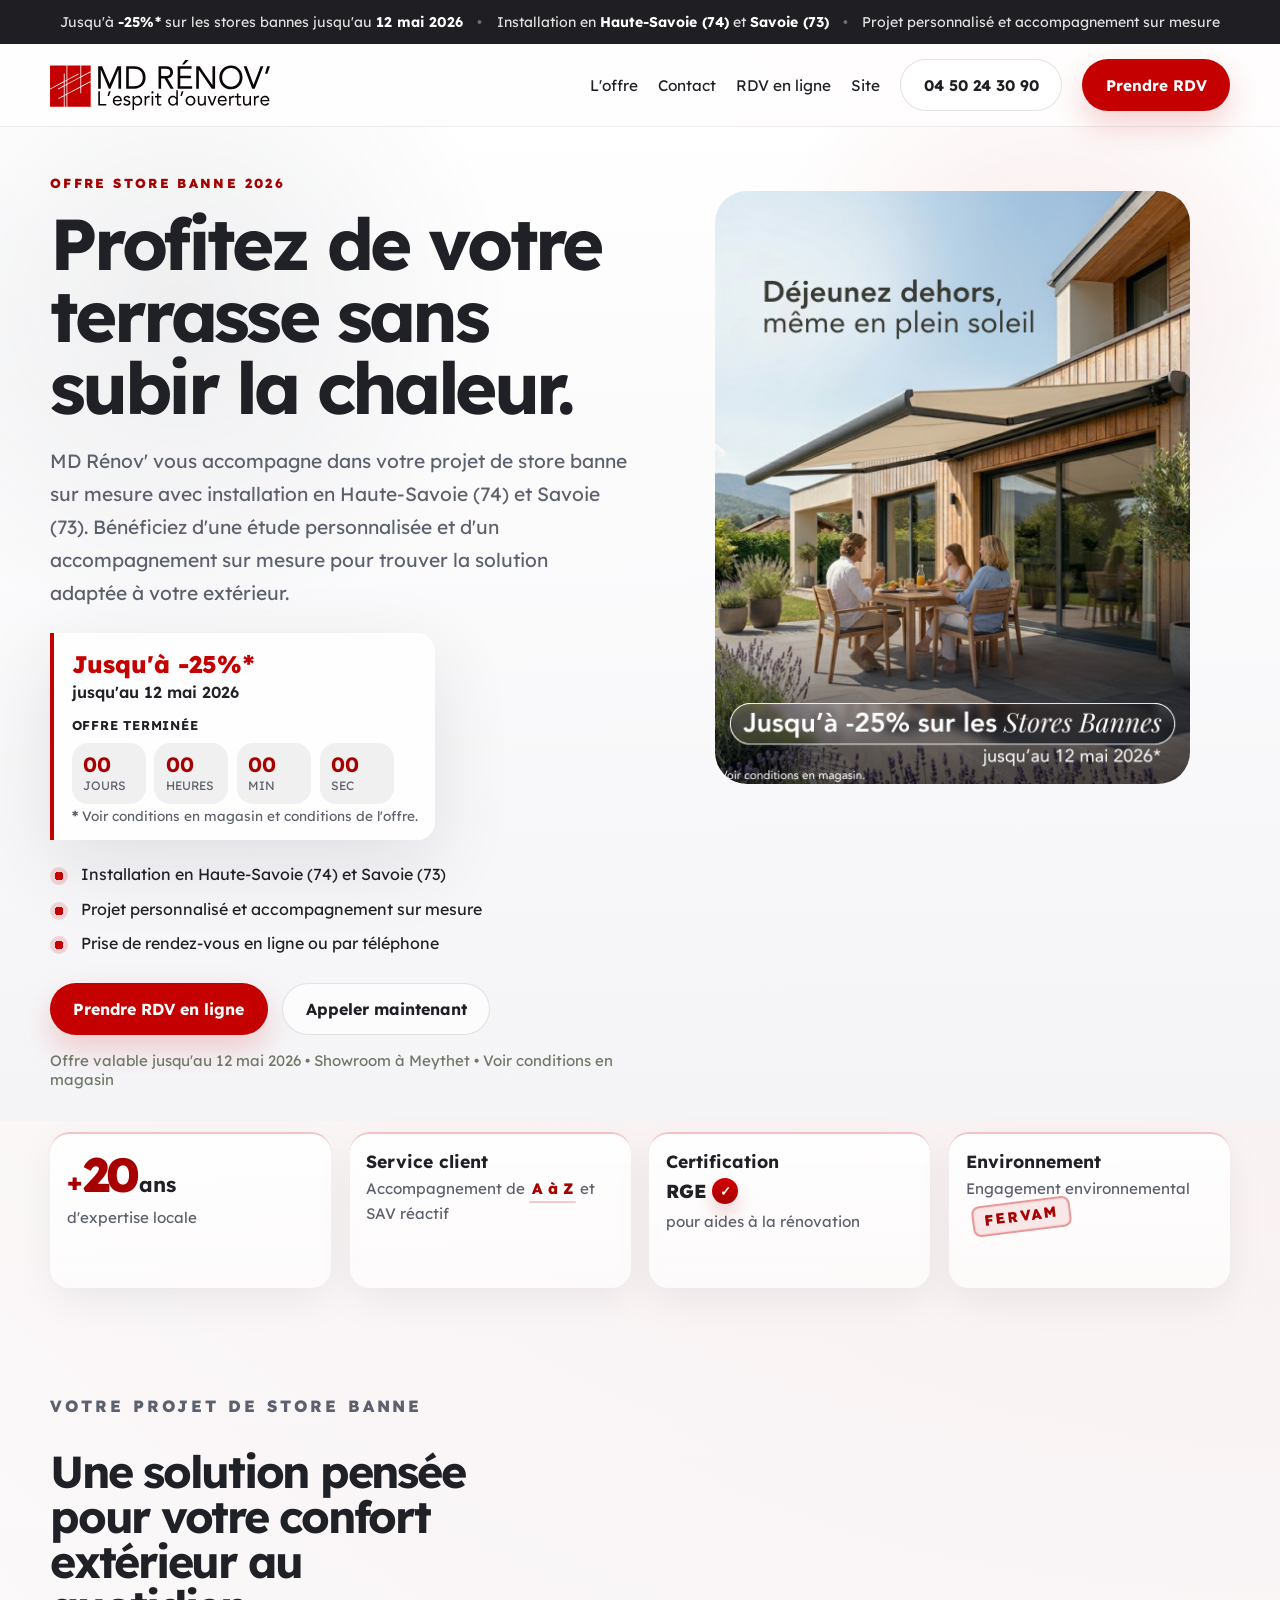
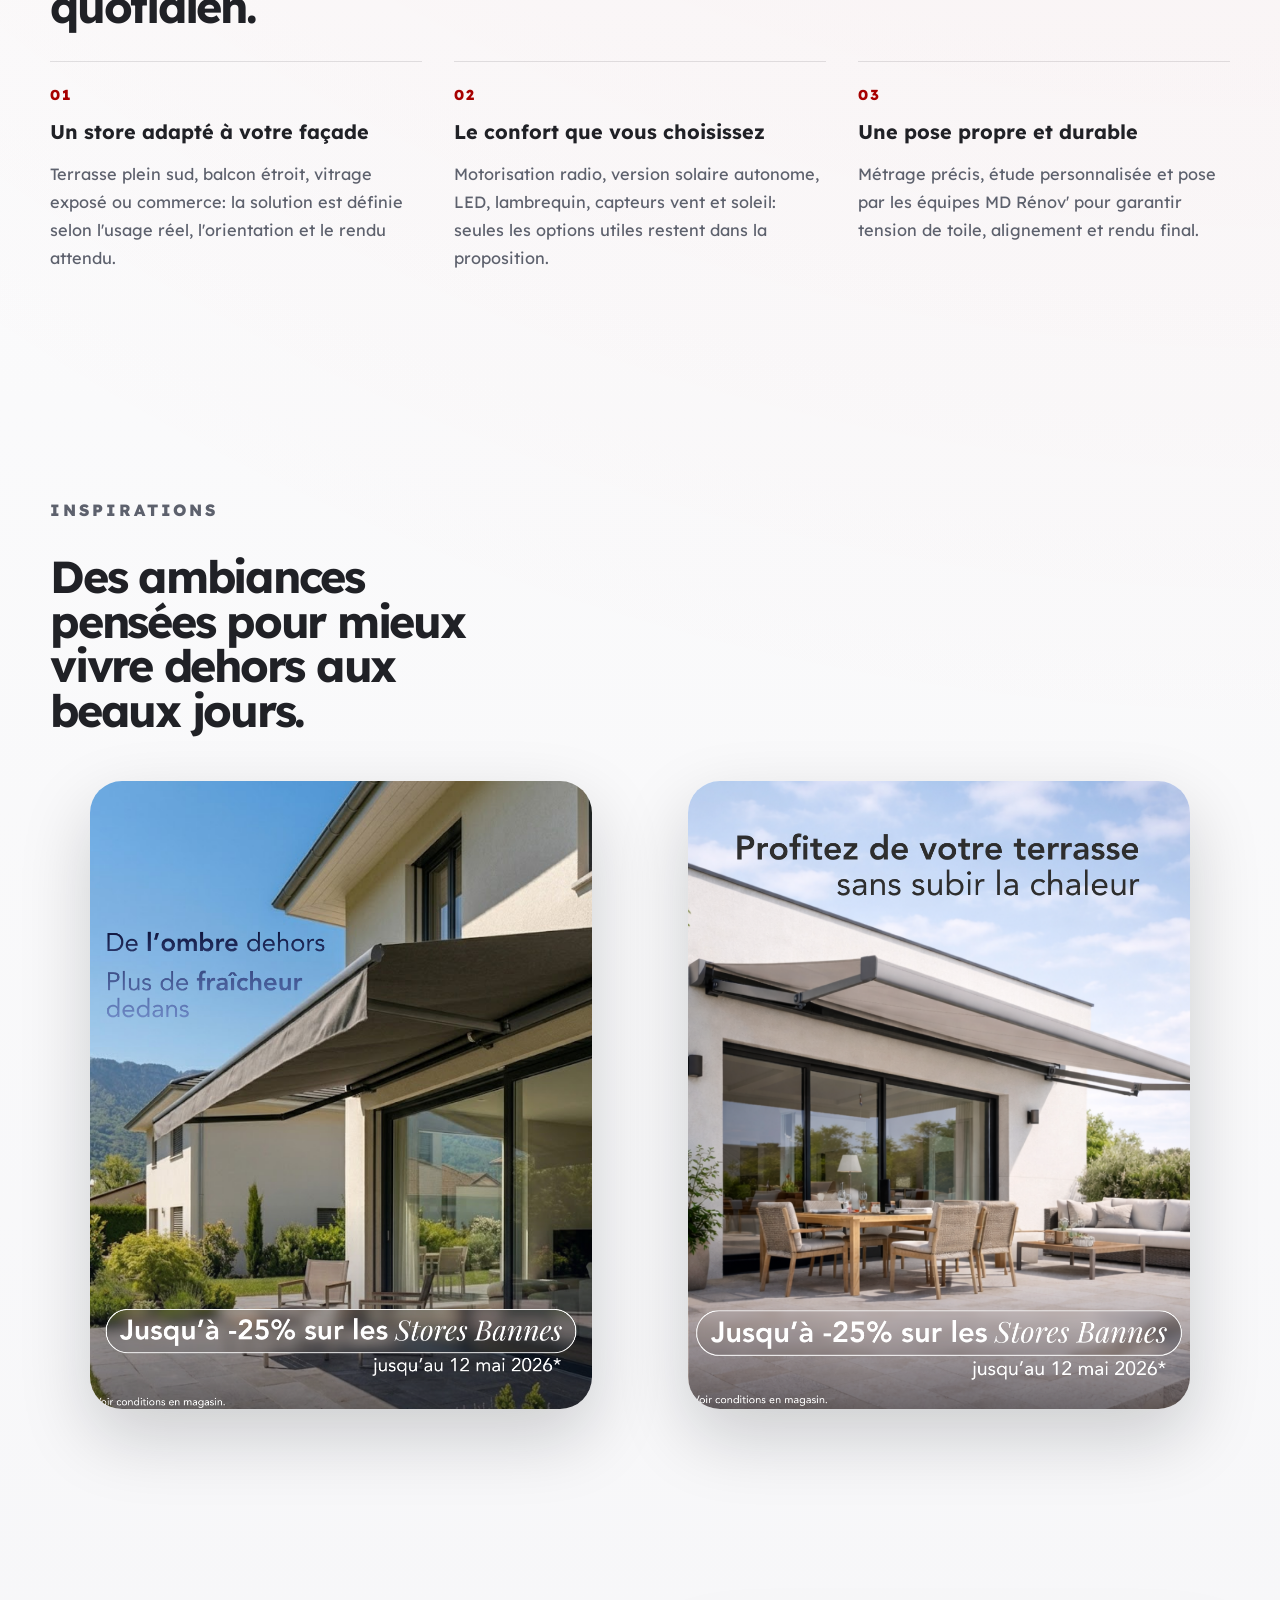
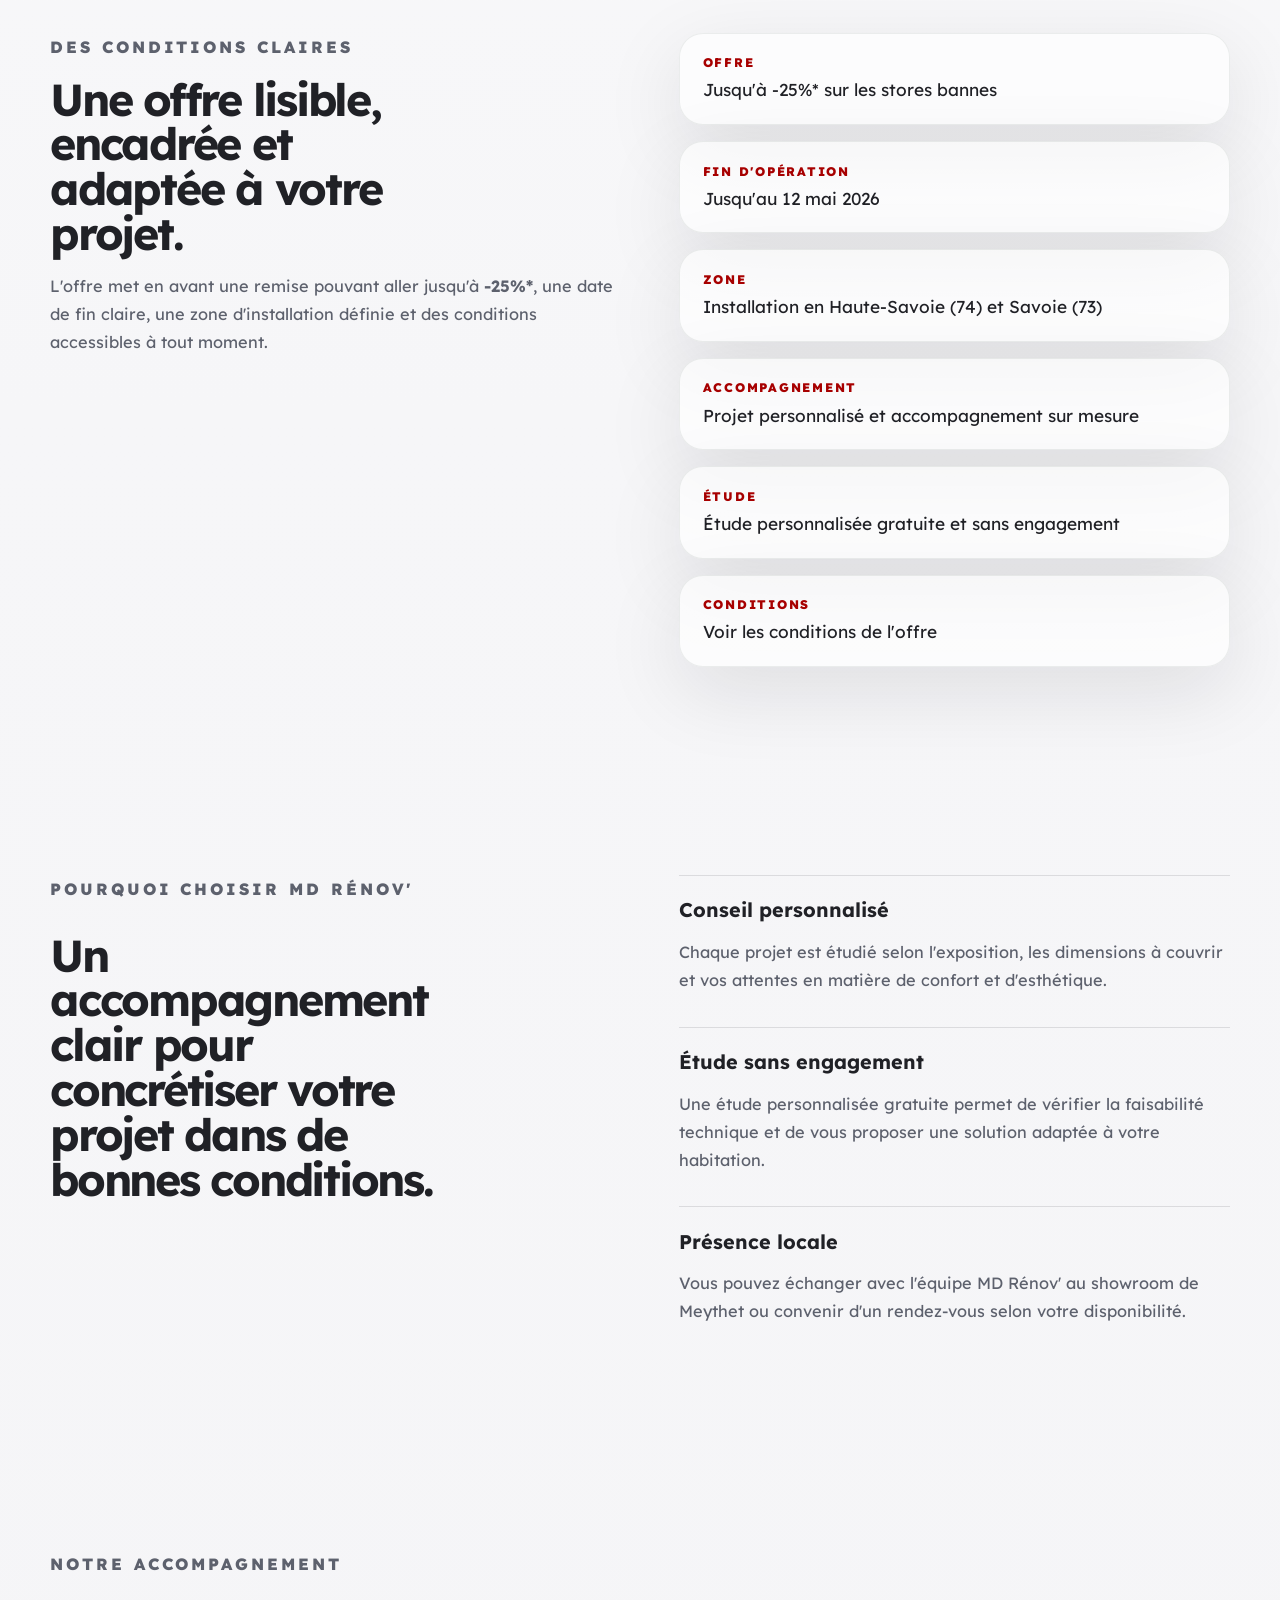
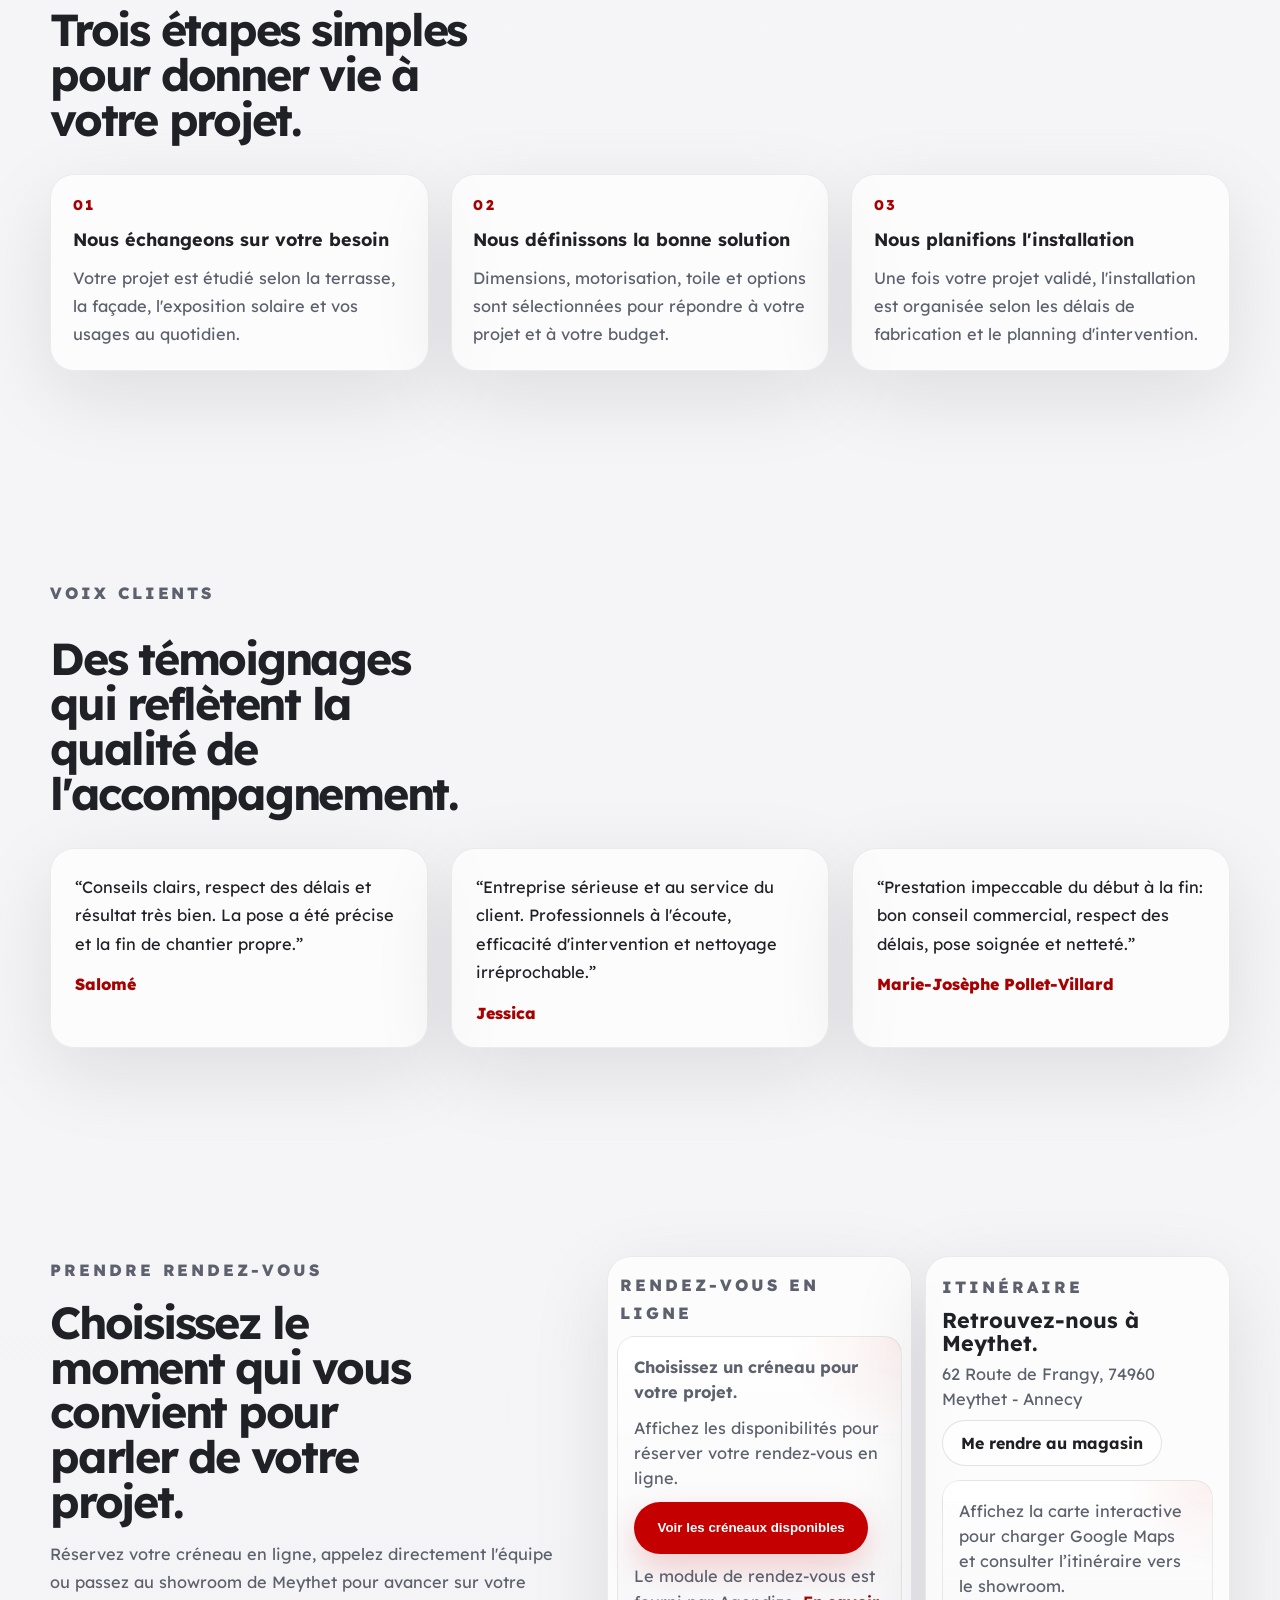
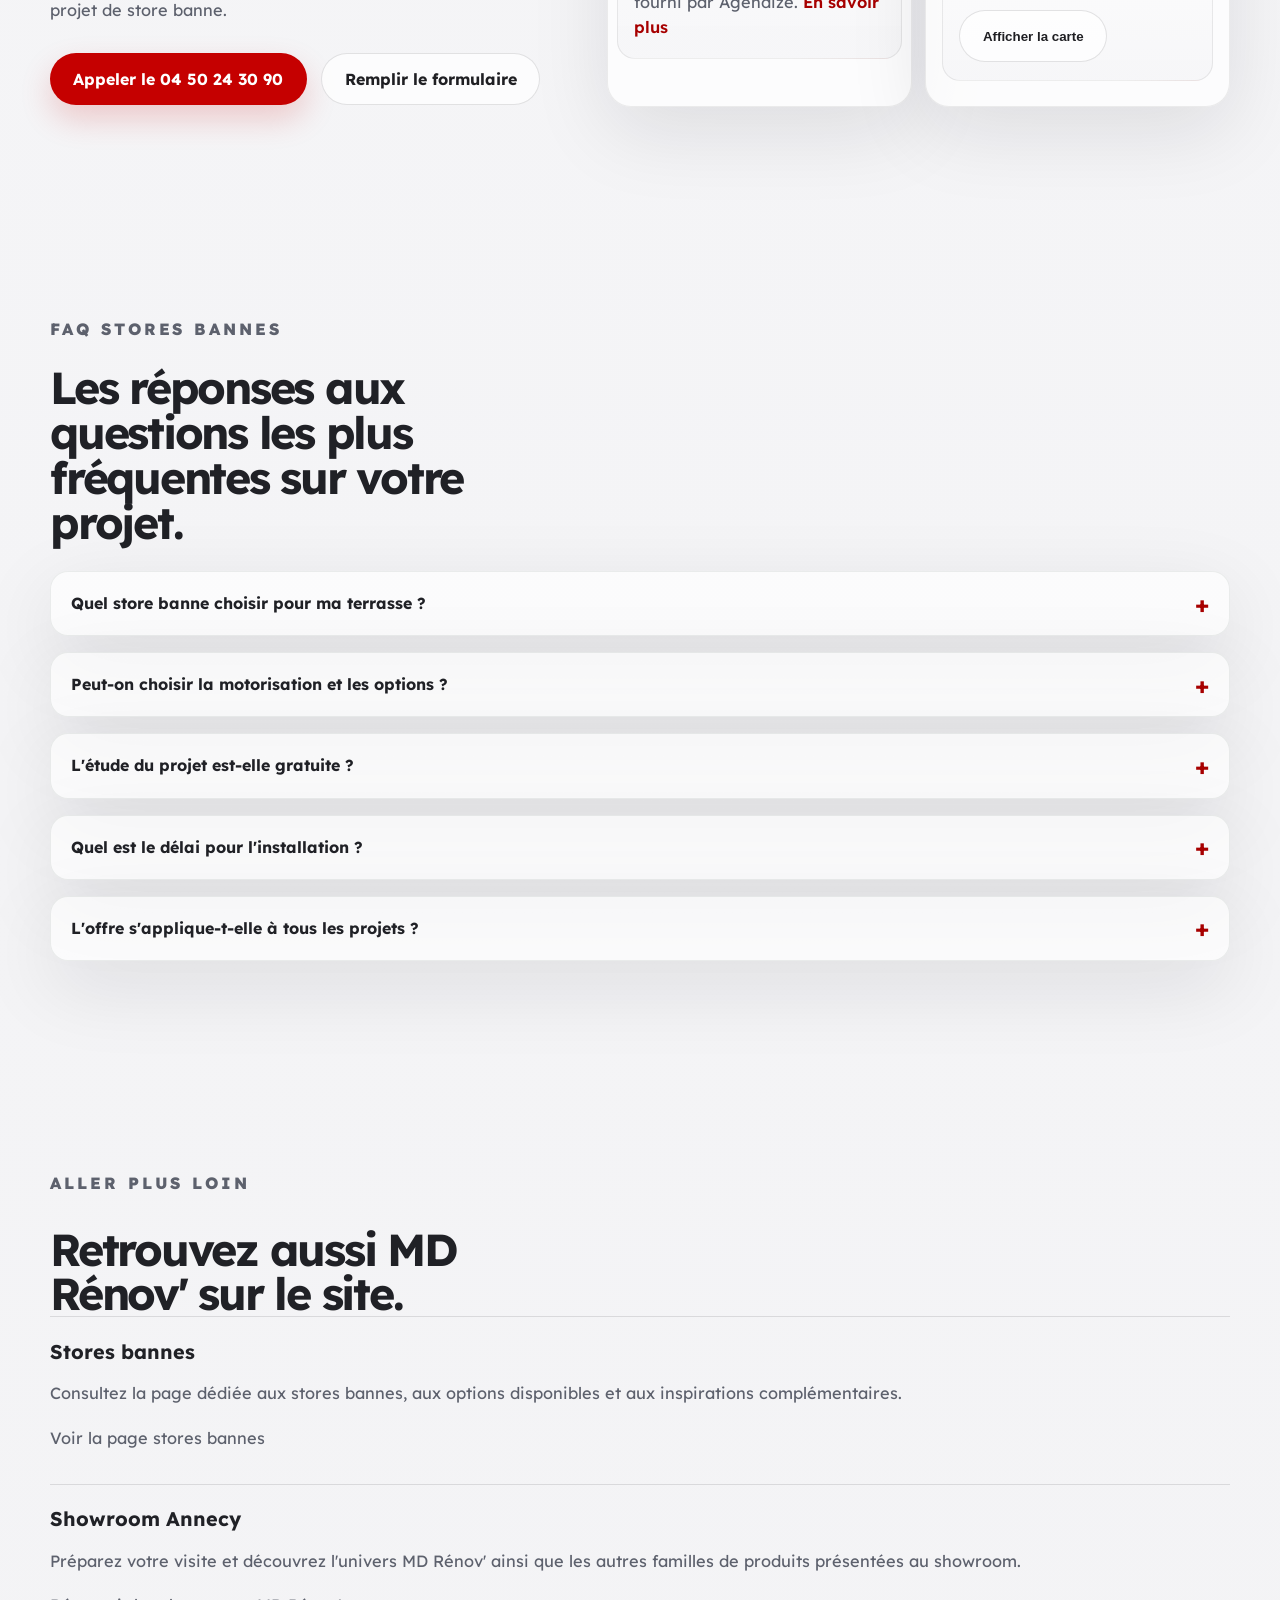
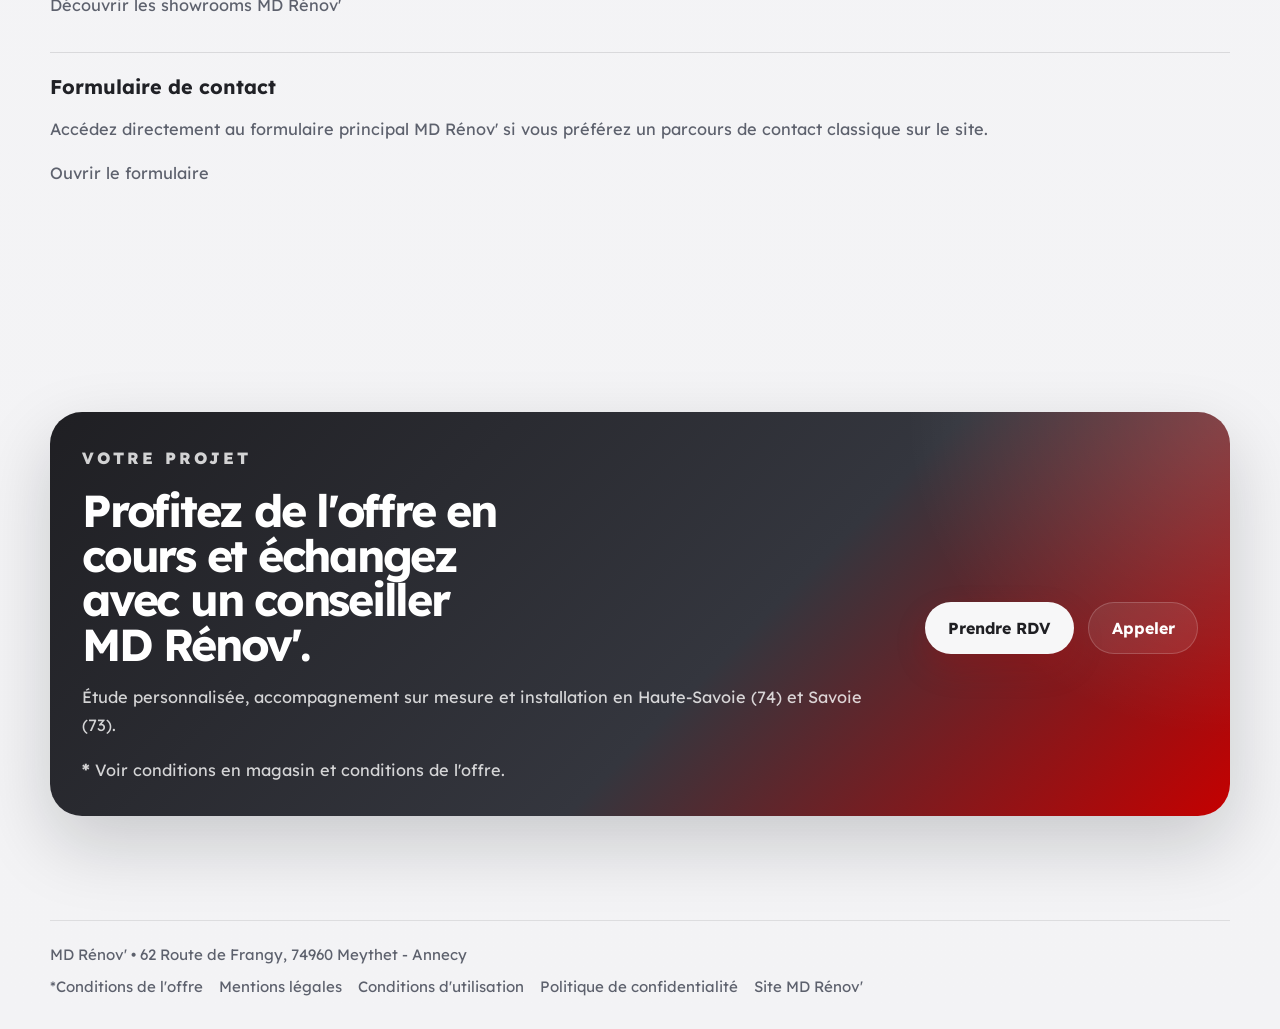
==== index.html @ 24ce8cbf "Add files via upload" ====
<!DOCTYPE html>
<html lang="fr">
  <head>
    <meta charset="utf-8" />
    <meta name="viewport" content="width=device-width, initial-scale=1" />
    <title>Stores bannes à Annecy et en Savoie | Jusqu'à -25%* | MD Rénov'</title>
    <meta
      name="description"
      content="Jusqu'à -25%* sur les stores bannes jusqu'au 12 mai 2026. Installation en Haute-Savoie (74) et Savoie (73), projet personnalisé et accompagnement sur mesure avec MD Rénov'."
    />
    <meta
      name="keywords"
      content="store banne Annecy, store banne Haute-Savoie, store banne Savoie, store terrasse Annecy, MD Renov Annecy, store exterieur sur mesure"
    />
    <meta name="author" content="MD Renov'" />
    <meta name="theme-color" content="#c50000" />
    <meta name="robots" content="index,follow,max-image-preview:large" />
    <link rel="canonical" href="https://store-banne-annecy.mdrenov-menuiserie.com/" />
    <meta property="og:locale" content="fr_FR" />
    <meta property="og:type" content="website" />
    <meta
      property="og:title"
      content="Stores bannes a Annecy et en Savoie | Jusqu'a -25%* | MD Renov'"
    />
    <meta
      property="og:description"
      content="Jusqu'a -25%* sur les stores bannes jusqu'au 12 mai 2026. Installation en Haute-Savoie (74) et Savoie (73), etude personnalisee et accompagnement sur mesure."
    />
    <meta property="og:url" content="https://store-banne-annecy.mdrenov-menuiserie.com/" />
    <meta property="og:image" content="https://store-banne-annecy.mdrenov-menuiserie.com/5.png" />
    <meta name="twitter:card" content="summary_large_image" />
    <meta
      name="twitter:title"
      content="Stores bannes a Annecy et en Savoie | Jusqu'a -25%* | MD Renov'"
    />
    <meta
      name="twitter:description"
      content="Jusqu'a -25%* sur les stores bannes jusqu'au 12 mai 2026. Installation en Haute-Savoie (74) et Savoie (73), etude personnalisee et accompagnement sur mesure."
    />
    <meta name="twitter:image" content="https://store-banne-annecy.mdrenov-menuiserie.com/5.png" />
    <link rel="icon" type="image/svg+xml" href="./logo-mdr-site.svg" />
    <link rel="shortcut icon" href="./logo-mdr-site.svg" />
    <link rel="preconnect" href="https://fonts.googleapis.com" />
    <link rel="preconnect" href="https://fonts.gstatic.com" crossorigin />
    <link
      href="https://fonts.googleapis.com/css2?family=Lexend:wght@300;400;500;600;700;800&display=swap"
      rel="stylesheet"
    />
    <link rel="stylesheet" href="styles.css" />
    <script type="application/ld+json">
      {
        "@context": "https://schema.org",
        "@graph": [
          {
            "@type": "HomeAndConstructionBusiness",
            "@id": "https://store-banne-annecy.mdrenov-menuiserie.com/#business",
            "name": "MD Rénov' Annecy",
            "url": "https://store-banne-annecy.mdrenov-menuiserie.com/",
            "telephone": "+33450243090",
            "sameAs": [
              "https://www.mdrenov-menuiserie.com",
              "https://www.mdrenov-menuiserie.com/produits/stores-bannes",
              "https://www.mdrenov-menuiserie.com/contact"
            ],
            "address": {
              "@type": "PostalAddress",
              "streetAddress": "62 Route de Frangy",
              "postalCode": "74960",
              "addressLocality": "Meythet - Annecy",
              "addressCountry": "FR"
            },
            "areaServed": ["Haute-Savoie (74)", "Savoie (73)"]
          },
          {
            "@type": "WebPage",
            "@id": "https://store-banne-annecy.mdrenov-menuiserie.com/#webpage",
            "url": "https://store-banne-annecy.mdrenov-menuiserie.com/",
            "name": "Stores bannes à Annecy et en Savoie | Jusqu'à -25%* | MD Rénov'",
            "isPartOf": {
              "@id": "https://store-banne-annecy.mdrenov-menuiserie.com/#business"
            },
            "inLanguage": "fr-FR"
          },
          {
            "@type": "Service",
            "serviceType": "Fourniture et pose de stores bannes sur mesure",
            "provider": {
              "@id": "https://store-banne-annecy.mdrenov-menuiserie.com/#business"
            },
            "areaServed": ["Haute-Savoie (74)", "Savoie (73)"],
            "offers": {
              "@type": "Offer",
              "availabilityEnds": "2026-05-12",
              "description": "Jusqu'à -25% sur les stores bannes jusqu'au 12 mai 2026. Voir conditions en magasin."
            }
          }
        ]
      }
    </script>
  </head>
  <body>
    <a class="skip-link" href="#contenu">Aller au contenu</a>

    <div class="offer-bar">
        <div class="container offer-bar__viewport">
        <div class="offer-bar__row">
          <span class="offer-bar__item">Jusqu'à <strong>-25%<a class="offer-asterisk" href="#conditions-offre-footer" aria-label="Voir les conditions de l'offre">*</a></strong> sur les stores bannes jusqu'au <strong>12 mai 2026</strong></span>
          <span class="offer-bar__dot" aria-hidden="true">•</span>
          <span class="offer-bar__item">Installation en <strong>Haute-Savoie (74)</strong> et <strong>Savoie (73)</strong></span>
          <span class="offer-bar__dot" aria-hidden="true">•</span>
          <span class="offer-bar__item">Projet personnalisé et accompagnement sur mesure</span>
        </div>
        <div class="offer-bar__row offer-bar__row--clone" aria-hidden="true">
          <span class="offer-bar__item">Jusqu'à <strong>-25%<a class="offer-asterisk" href="#conditions-offre-footer" tabindex="-1" aria-label="Voir les conditions de l'offre">*</a></strong> sur les stores bannes jusqu'au <strong>12 mai 2026</strong></span>
          <span class="offer-bar__dot" aria-hidden="true">•</span>
          <span class="offer-bar__item">Installation en <strong>Haute-Savoie (74)</strong> et <strong>Savoie (73)</strong></span>
          <span class="offer-bar__dot" aria-hidden="true">•</span>
          <span class="offer-bar__item">Projet personnalisé et accompagnement sur mesure</span>
        </div>
      </div>
    </div>

    <header class="site-header" id="top">
      <div class="container header-row">
        <a class="brand" href="#top" aria-label="Retour en haut">
          <img src="./logo-mdr-site.svg" alt="Logo MD Rénov'" />
        </a>

        <nav class="nav" aria-label="Navigation principale">
          <a href="#offre">L'offre</a>
          <a href="#contact">Contact</a>
          <a href="#agendize">RDV en ligne</a>
          <a href="https://www.mdrenov-menuiserie.com" target="_blank" rel="noopener noreferrer">Site</a>
          <a class="button button--ghost" href="tel:+33450243090">04 50 24 30 90</a>
          <a class="button button--primary" href="#agendize">Prendre RDV</a>
        </nav>
      </div>
    </header>

    <main id="contenu">
      <section class="hero">
        <div class="hero-backdrop" aria-hidden="true"></div>
        <div class="container hero-grid">
          <div class="hero-copy reveal">
            <p class="eyebrow">Offre store banne 2026</p>
            <h1>Profitez de votre terrasse sans subir la chaleur.</h1>
            <p class="hero-lead">
              MD Rénov' vous accompagne dans votre projet de store banne sur
              mesure avec installation en Haute-Savoie (74) et Savoie (73).
              Bénéficiez d'une étude personnalisée et d'un accompagnement sur
              mesure pour trouver la solution adaptée à votre extérieur.
            </p>
            <div class="offer-box">
              <p class="offer-box__value">Jusqu'à -25%<a class="offer-asterisk" href="#conditions-offre-footer" aria-label="Voir les conditions de l'offre">*</a></p>
              <p class="offer-box__date">jusqu'au 12 mai 2026</p>
              <div
                class="countdown"
                data-countdown="2026-05-12T23:59:59+02:00"
                aria-label="Temps restant avant la fin de l'offre"
              >
                <p class="countdown__label">Fin de l'offre dans</p>
                <div class="countdown__grid">
                  <div class="countdown__item">
                    <strong data-countdown-unit="days">00</strong>
                    <span>jours</span>
                  </div>
                  <div class="countdown__item">
                    <strong data-countdown-unit="hours">00</strong>
                    <span>heures</span>
                  </div>
                  <div class="countdown__item">
                    <strong data-countdown-unit="minutes">00</strong>
                    <span>min</span>
                  </div>
                  <div class="countdown__item">
                    <strong data-countdown-unit="seconds">00</strong>
                    <span>sec</span>
                  </div>
                </div>
              </div>
              <p class="offer-box__legal">
                <a class="offer-asterisk-inline" href="#conditions-offre-footer">*</a>
                Voir conditions en magasin et
                <a href="/conditions-offre">conditions de l'offre</a>.
              </p>
            </div>
            <ul class="hero-points">
              <li>Installation en Haute-Savoie (74) et Savoie (73)</li>
              <li>Projet personnalisé et accompagnement sur mesure</li>
              <li>Prise de rendez-vous en ligne ou par téléphone</li>
            </ul>
            <div class="hero-actions">
              <a class="button button--primary" href="#agendize">Prendre RDV en ligne</a>
              <a class="button button--ghost" href="tel:+33450243090">Appeler maintenant</a>
            </div>
            <p class="microcopy">
              Offre valable jusqu'au 12 mai 2026 • Showroom à Meythet • Voir
              conditions en magasin
            </p>
          </div>

          <div class="hero-media reveal">
            <figure class="media-card media-card--hero media-card--plain">
              <img
                src="./5.png"
                alt="Terrasse équipée d'un store banne MD Rénov'"
              />
            </figure>
          </div>
        </div>
      </section>

      <section class="trust-strip">
        <div class="container trust-grid">
          <article class="trust-item trust-item--count reveal">
            <div class="trust-item__visual trust-counter" aria-hidden="true">
              <span class="trust-counter__plus">+</span>
              <strong class="trust-counter__value" data-countup="20">0</strong>
              <span class="trust-counter__label">ans</span>
            </div>
            <p class="trust-item__text">d'expertise locale</p>
          </article>
          <article class="trust-item trust-item--service reveal">
            <p class="trust-item__title">Service client</p>
            <p class="trust-item__text">
              Accompagnement de
              <span class="az-inline" aria-label="A à Z">A &agrave; Z</span>
              et SAV r&eacute;actif
            </p>
          </article>
          <article class="trust-item trust-item--badge reveal">
            <p class="trust-item__title">Certification</p>
            <p class="trust-item__subline trust-item__subline--rge">
              <span>RGE</span>
              <span class="trust-badge trust-badge--inline" aria-hidden="true">
                <span class="trust-badge__check">&#10003;</span>
              </span>
            </p>
            <p class="trust-item__text">pour aides &agrave; la r&eacute;novation</p>
          </article>
          <article class="trust-item trust-item--stamp reveal">
            <p class="trust-item__title">Environnement</p>
            <p class="trust-item__text">
              Engagement environnemental
              <span class="fervam-inline">FERVAM</span>
            </p>
          </article>
        </div>
      </section>

      <section class="section" id="offre">
        <div class="container">
          <div class="section-intro reveal">
            <p class="eyebrow">Votre projet de store banne</p>
            <h2>Une solution pensée pour votre confort extérieur au quotidien.</h2>
          </div>
          <div class="offer-layout">
            <article class="offer-block reveal">
              <span class="step">01</span>
              <h3>Un store adapté à votre façade</h3>
              <p>
                Terrasse plein sud, balcon étroit, vitrage exposé ou commerce:
                la solution est définie selon l'usage réel, l'orientation et le
                rendu attendu.
              </p>
            </article>
            <article class="offer-block reveal">
              <span class="step">02</span>
              <h3>Le confort que vous choisissez</h3>
              <p>
                Motorisation radio, version solaire autonome, LED, lambrequin,
                capteurs vent et soleil: seules les options utiles restent dans
                la proposition.
              </p>
            </article>
            <article class="offer-block reveal">
              <span class="step">03</span>
              <h3>Une pose propre et durable</h3>
              <p>
                Métrage précis, étude personnalisée et pose par les équipes MD
                Rénov' pour garantir tension de toile, alignement et rendu final.
              </p>
            </article>
          </div>
        </div>
      </section>

      <section class="section section--gallery">
        <div class="container">
          <div class="section-intro reveal">
            <p class="eyebrow">Inspirations</p>
            <h2>Des ambiances pensées pour mieux vivre dehors aux beaux jours.</h2>
          </div>
          <div class="campaign-grid reveal">
            <figure class="media-card campaign-card">
              <img src="./4.png" alt="Déjeuner en terrasse sous un store banne" />
            </figure>
            <figure class="media-card campaign-card">
              <img src="./1.png" alt="Store banne installé sur une maison avec vue dégagée" />
            </figure>
          </div>
        </div>
      </section>

      <section class="section section--split">
        <div class="container split-grid">
          <div class="split-copy reveal">
            <p class="eyebrow">Des conditions claires</p>
            <h2>Une offre lisible, encadrée et adaptée à votre projet.</h2>
            <p>
              L'offre met en avant une remise pouvant aller jusqu'à
              <strong>-25%*</strong>, une date de fin claire, une zone
              d'installation définie et des conditions accessibles à tout
              moment.
            </p>
          </div>
          <dl class="specs-list reveal">
            <div><dt>Offre</dt><dd>Jusqu'à -25%* sur les stores bannes</dd></div>
            <div><dt>Fin d'opération</dt><dd>Jusqu'au 12 mai 2026</dd></div>
            <div><dt>Zone</dt><dd>Installation en Haute-Savoie (74) et Savoie (73)</dd></div>
            <div><dt>Accompagnement</dt><dd>Projet personnalisé et accompagnement sur mesure</dd></div>
            <div><dt>Étude</dt><dd>Étude personnalisée gratuite et sans engagement</dd></div>
            <div><dt>Conditions</dt><dd><a href="/conditions-offre">Voir les conditions de l'offre</a></dd></div>
          </dl>
        </div>
      </section>

      <section class="section" id="reassurance">
        <div class="container proof-grid">
          <div class="section-intro reveal">
            <p class="eyebrow">Pourquoi choisir MD Rénov'</p>
            <h2>Un accompagnement clair pour concrétiser votre projet dans de bonnes conditions.</h2>
          </div>
          <div class="proof-points">
            <article class="proof-item reveal">
              <h3>Conseil personnalisé</h3>
              <p>Chaque projet est étudié selon l'exposition, les dimensions à couvrir et vos attentes en matière de confort et d'esthétique.</p>
            </article>
            <article class="proof-item reveal">
              <h3>Étude sans engagement</h3>
              <p>Une étude personnalisée gratuite permet de vérifier la faisabilité technique et de vous proposer une solution adaptée à votre habitation.</p>
            </article>
            <article class="proof-item reveal">
              <h3>Présence locale</h3>
              <p>Vous pouvez échanger avec l'équipe MD Rénov' au showroom de Meythet ou convenir d'un rendez-vous selon votre disponibilité.</p>
            </article>
          </div>
        </div>
      </section>

      <section class="section">
        <div class="container">
          <div class="section-intro reveal">
            <p class="eyebrow">Notre accompagnement</p>
            <h2>Trois étapes simples pour donner vie à votre projet.</h2>
          </div>
          <ol class="journey-steps">
            <li class="reveal">
              <strong>Nous échangeons sur votre besoin</strong>
              <span>Votre projet est étudié selon la terrasse, la façade, l'exposition solaire et vos usages au quotidien.</span>
            </li>
            <li class="reveal">
              <strong>Nous définissons la bonne solution</strong>
              <span>Dimensions, motorisation, toile et options sont sélectionnées pour répondre à votre projet et à votre budget.</span>
            </li>
            <li class="reveal">
              <strong>Nous planifions l'installation</strong>
              <span>Une fois votre projet validé, l'installation est organisée selon les délais de fabrication et le planning d'intervention.</span>
            </li>
          </ol>
        </div>
      </section>

      <section class="section">
        <div class="container">
          <div class="section-intro reveal">
            <p class="eyebrow">Voix clients</p>
            <h2>Des témoignages qui reflètent la qualité de l'accompagnement.</h2>
          </div>
          <div class="review-list">
            <blockquote class="review reveal">
              <p>“Conseils clairs, respect des délais et résultat très bien. La pose a été précise et la fin de chantier propre.”</p>
              <footer>Salomé</footer>
            </blockquote>
            <blockquote class="review reveal">
              <p>“Entreprise sérieuse et au service du client. Professionnels à l'écoute, efficacité d'intervention et nettoyage irréprochable.”</p>
              <footer>Jessica</footer>
            </blockquote>
            <blockquote class="review reveal">
              <p>“Prestation impeccable du début à la fin: bon conseil commercial, respect des délais, pose soignée et netteté.”</p>
              <footer>Marie-Josèphe Pollet-Villard</footer>
            </blockquote>
          </div>
        </div>
      </section>

      <section class="section section--split" id="rendezvous">
        <div class="container split-grid split-grid--contact">
          <div class="split-copy reveal">
            <p class="eyebrow">Prendre rendez-vous</p>
            <h2>Choisissez le moment qui vous convient pour parler de votre projet.</h2>
            <p>
              Réservez votre créneau en ligne, appelez directement l'équipe ou
              passez au showroom de Meythet pour avancer sur votre projet de
              store banne.
            </p>
            <div class="hero-actions">
              <a class="button button--primary" href="tel:+33450243090">Appeler le 04 50 24 30 90</a>
              <a
                class="button button--ghost"
                href="https://www.mdrenov-menuiserie.com/contact#Contact-Form"
                target="_blank"
                rel="noopener noreferrer"
              >
                Remplir le formulaire
              </a>
            </div>
          </div>
          <div class="contact-stack" id="contact">
            <div class="widget-shell reveal" id="agendize">
              <div class="contact-card__copy">
                <p class="eyebrow">Rendez-vous en ligne</p>
              </div>
              <div class="embed-consent">
                <p class="embed-consent__title">Choisissez un créneau pour votre projet.</p>
                <p>
                  Affichez les disponibilités pour réserver votre rendez-vous en ligne.
                </p>
                <button class="button button--primary" type="button" data-activate-embed>
                  Voir les créneaux disponibles
                </button>
                <p class="embed-consent__legal">
                  Le module de rendez-vous est fourni par Agendize.
                  <a href="/politique-confidentialite">En savoir plus</a>
                </p>
              </div>
              <iframe
                class="agendize-frame"
                data-src="https://france.agendize.com/web/widget/?c=MDRENOV_Annecy&amp;cs=false&amp;lang=fr&amp;source=web"
                title="Prendre rendez-vous en ligne avec MD Rénov'"
                loading="lazy"
              ></iframe>
            </div>
            <div class="map-card reveal">
              <div class="map-card__copy">
                <p class="eyebrow">Itinéraire</p>
                <h3>Retrouvez-nous à Meythet.</h3>
                <p>62 Route de Frangy, 74960 Meythet - Annecy</p>
                <a
                  class="button button--ghost map-card__button"
                  href="https://www.google.com/maps/dir/?api=1&amp;destination=MD%20R%C3%A9nov%2062%20Route%20de%20Frangy%2074960%20Meythet%20Annecy"
                  target="_blank"
                  rel="noopener noreferrer"
                >
                  Me rendre au magasin
                </a>
              </div>
              <div class="map-embed">
                <div class="embed-consent embed-consent--map">
                  <p>
                    Affichez la carte interactive pour charger Google Maps et
                    consulter l’itinéraire vers le showroom.
                  </p>
                  <button class="button button--ghost" type="button" data-activate-embed>
                    Afficher la carte
                  </button>
                </div>
                <iframe
                  data-src="https://www.google.com/maps/embed?pb=!1m18!1m12!1m3!1d2775.3961904452512!2d6.086838576523987!3d45.92338077108507!2m3!1f0!2f0!3f0!3m2!1i1024!2i768!4f13.1!3m3!1m2!1s0x478b850529d1b97f%3A0x77434beec9374a97!2sMD%20R%C3%A9nov&#39;!5e0!3m2!1sfr!2sfr!4v1776953611642!5m2!1sfr!2sfr"
                  title="Plan du showroom MD Rénov' à Meythet"
                  loading="lazy"
                  referrerpolicy="no-referrer-when-downgrade"
                  allowfullscreen
                ></iframe>
              </div>
            </div>
          </div>
        </div>
      </section>

      <section class="section" id="faq">
        <div class="container">
          <div class="section-intro reveal">
            <p class="eyebrow">FAQ stores bannes</p>
            <h2>Les réponses aux questions les plus fréquentes sur votre projet.</h2>
          </div>
          <div class="faq-list">
            <details class="faq-item reveal">
              <summary>Quel store banne choisir pour ma terrasse ?</summary>
              <p>Le choix dépend de l'exposition, de la surface à protéger, du rendu souhaité et du niveau de confort attendu. L'étude personnalisée permet de définir la solution la plus adaptée à votre terrasse et à votre façade.</p>
            </details>
            <details class="faq-item reveal">
              <summary>Peut-on choisir la motorisation et les options ?</summary>
              <p>Oui. La configuration dépend de votre projet: motorisation, toile, dimensions, éclairage ou autres options sont définis lors de l'étude personnalisée.</p>
            </details>
            <details class="faq-item reveal">
              <summary>L'étude du projet est-elle gratuite ?</summary>
              <p>Oui. Une étude personnalisée gratuite et sans engagement permet d'analyser la faisabilité technique, les dimensions à équiper et la solution la plus adaptée à votre habitation.</p>
            </details>
            <details class="faq-item reveal">
              <summary>Quel est le délai pour l'installation ?</summary>
              <p>Le délai dépend de la fabrication, des disponibilités du planning d'installation et des contraintes techniques propres à votre projet. Il est précisé au moment du devis.</p>
            </details>
            <details class="faq-item reveal">
              <summary>L'offre s'applique-t-elle à tous les projets ?</summary>
              <p>La remise peut aller jusqu'à -25 % selon le type de store banne, les dimensions, la configuration, la motorisation, les options et les contraintes techniques d'installation. Toutes les configurations ne sont donc pas nécessairement éligibles à la remise maximale.</p>
            </details>
          </div>
        </div>
      </section>

      <section class="section section--links">
        <div class="container">
          <div class="section-intro reveal">
            <p class="eyebrow">Aller plus loin</p>
            <h2>Retrouvez aussi MD Rénov' sur le site.</h2>
          </div>
          <div class="proof-points">
            <article class="proof-item reveal">
              <h3>Stores bannes</h3>
              <p>
                Consultez la page dédiée aux stores bannes, aux
                options disponibles et aux inspirations complémentaires.
              </p>
              <p>
                <a href="https://www.mdrenov-menuiserie.com/produits/stores-bannes" target="_blank" rel="noopener noreferrer">
                  Voir la page stores bannes
                </a>
              </p>
            </article>
            <article class="proof-item reveal">
              <h3>Showroom Annecy</h3>
              <p>
                Préparez votre visite et découvrez l'univers MD Rénov' ainsi que
                les autres familles de produits présentées au showroom.
              </p>
              <p>
                <a href="https://www.mdrenov-menuiserie.com/nos-showrooms" target="_blank" rel="noopener noreferrer">
                  Découvrir les showrooms MD Rénov'
                </a>
              </p>
            </article>
            <article class="proof-item reveal">
              <h3>Formulaire de contact</h3>
              <p>
                Accédez directement au formulaire principal MD Rénov' si vous
                préférez un parcours de contact classique sur le site.
              </p>
              <p>
                <a href="https://www.mdrenov-menuiserie.com/contact#Contact-Form" target="_blank" rel="noopener noreferrer">
                  Ouvrir le formulaire
                </a>
              </p>
            </article>
          </div>
        </div>
      </section>

      <section class="section">
        <div class="container cta-box reveal">
          <div>
            <p class="eyebrow">Votre projet</p>
            <h2>Profitez de l'offre en cours et échangez avec un conseiller MD Rénov'.</h2>
            <p>Étude personnalisée, accompagnement sur mesure et installation en Haute-Savoie (74) et Savoie (73).</p>
            <p class="cta-legal">
              <a class="offer-asterisk-inline" href="#conditions-offre-footer">*</a>
              Voir conditions en magasin et
              <a href="/conditions-offre">conditions de l'offre</a>.
            </p>
          </div>
          <div class="cta-actions">
            <a class="button button--primary" href="#agendize">Prendre RDV</a>
            <a class="button button--ghost" href="tel:+33450243090">Appeler</a>
          </div>
        </div>
      </section>

      <footer class="site-footer">
        <div class="container site-footer__row">
          <p>MD Rénov' • 62 Route de Frangy, 74960 Meythet - Annecy</p>
          <div class="site-footer__links">
            <a id="conditions-offre-footer" href="/conditions-offre">*Conditions de l'offre</a>
            <a href="/mentions-legales">Mentions légales</a>
            <a href="/conditions-utilisation">Conditions d'utilisation</a>
            <a href="/politique-confidentialite">Politique de confidentialité</a>
            <a href="https://www.mdrenov-menuiserie.com" target="_blank" rel="noopener noreferrer">
              Site MD Rénov'
            </a>
          </div>
        </div>
      </footer>
    </main>

    <div class="mobile-bar">
      <a href="#agendize">RDV en ligne</a>
      <a href="tel:+33450243090">Appeler</a>
    </div>

    <script src="script.js"></script>
  </body>
</html>
---- styles.css ----
:root {
  --pine: #1f1f23;
  --pine-deep: #121317;
  --sand: #f7f7f8;
  --sand-strong: #ececef;
  --sand-line: rgba(31, 31, 35, 0.12);
  --terracotta: #c50000;
  --terracotta-deep: #a70000;
  --ink: #202126;
  --muted: #5d616d;
  --white: #fff;
  --shadow-soft: 0 24px 80px rgba(19, 20, 28, 0.1);
  --shadow-strong: 0 28px 70px rgba(12, 14, 20, 0.18);
  --radius-xl: 32px;
  --radius-lg: 24px;
  --radius-md: 18px;
  --container: 1180px;
}

*,
*::before,
*::after {
  box-sizing: border-box;
}

html {
  scroll-behavior: smooth;
}

body {
  margin: 0;
  min-width: 320px;
  font-family: "Lexend", sans-serif;
  color: var(--ink);
  background:
    radial-gradient(circle at top right, rgba(197, 0, 0, 0.08), transparent 26%),
    linear-gradient(180deg, #ffffff 0%, #f6f6f8 40%, #f3f3f5 100%);
}

a {
  color: inherit;
  text-decoration: none;
}

.container {
  width: min(calc(100% - 2rem), var(--container));
  margin: 0 auto;
}

.skip-link {
  position: fixed;
  top: 1rem;
  left: 1rem;
  z-index: 50;
  padding: 0.85rem 1rem;
  border-radius: 999px;
  color: var(--white);
  background: var(--pine);
  transform: translateY(-180%);
  transition: transform 160ms ease;
}

.skip-link:focus {
  transform: translateY(0);
}

.offer-bar {
  background: #1f1f23;
  color: rgba(255, 255, 255, 0.86);
}

.offer-bar__viewport {
  display: flex;
  align-items: center;
  justify-content: center;
  gap: 2rem;
  overflow: hidden;
}

.offer-bar__row {
  display: flex;
  flex-wrap: nowrap;
  gap: 0.9rem;
  align-items: center;
  justify-content: flex-start;
  min-height: 44px;
  padding: 0.45rem 0;
  font-size: 0.88rem;
  line-height: 1.35;
  flex: 0 0 auto;
  min-width: max-content;
}

.offer-bar__item,
.offer-bar__dot {
  white-space: nowrap;
}

.offer-bar__dot {
  opacity: 0.42;
}

.offer-asterisk,
.offer-asterisk-inline {
  color: inherit;
  text-decoration: none;
}

.offer-asterisk {
  margin-left: 1px;
}

.offer-asterisk-inline {
  font-weight: 800;
}

.offer-bar strong {
  color: var(--white);
}

.offer-bar__row--clone {
  display: none;
}

.site-header {
  position: sticky;
  top: 0;
  z-index: 30;
  backdrop-filter: blur(18px);
  background: rgba(255, 255, 255, 0.88);
  border-bottom: 1px solid rgba(31, 31, 35, 0.08);
}

.header-row {
  display: flex;
  align-items: center;
  justify-content: space-between;
  gap: 1rem;
  min-height: 82px;
}

.brand {
  display: inline-flex;
  align-items: center;
  max-width: 220px;
}

.brand img {
  width: 100%;
  height: auto;
  display: block;
}

.nav {
  display: flex;
  align-items: center;
  gap: 1.25rem;
  font-size: 0.96rem;
}

.button {
  display: inline-flex;
  align-items: center;
  justify-content: center;
  min-height: 52px;
  padding: 0.95rem 1.4rem;
  border: 1px solid transparent;
  border-radius: 999px;
  font-weight: 700;
  transition:
    transform 180ms ease,
    box-shadow 180ms ease,
    border-color 180ms ease,
    background-color 180ms ease;
}

.button:hover,
.button:focus-visible {
  transform: translateY(-2px);
}

.button--primary {
  color: var(--white);
  background: var(--terracotta);
  box-shadow: 0 14px 32px rgba(197, 0, 0, 0.18);
}

.button--ghost {
  color: var(--pine);
  background: rgba(255, 255, 255, 0.72);
  border-color: rgba(31, 31, 35, 0.12);
}

.hero {
  position: relative;
  overflow: clip;
  padding: 3rem 0 2rem;
}

.hero-backdrop {
  position: absolute;
  inset: 0;
  background:
    radial-gradient(circle at 82% 18%, rgba(197, 0, 0, 0.08), transparent 22%),
    radial-gradient(circle at 14% 18%, rgba(64, 69, 84, 0.08), transparent 24%),
    linear-gradient(180deg, rgba(255, 255, 255, 0.98), rgba(244, 244, 247, 0.95));
}

.hero-grid {
  position: relative;
  z-index: 1;
  display: grid;
  grid-template-columns: minmax(0, 1.02fr) minmax(380px, 0.98fr);
  align-items: start;
  gap: 3rem;
  min-height: auto;
}

.eyebrow {
  margin: 0 0 1rem;
  color: var(--terracotta-deep);
  font-size: 0.82rem;
  font-weight: 800;
  letter-spacing: 0.18em;
  text-transform: uppercase;
}

h1,
h2 {
  margin: 0;
  font-family: "Lexend", sans-serif;
  font-weight: 700;
  line-height: 1;
  letter-spacing: -0.05em;
}

h1 {
  max-width: 12ch;
  font-size: clamp(2.4rem, 5.8vw, 4.5rem);
}

h2 {
  max-width: 14ch;
  font-size: clamp(1.95rem, 3.5vw, 3.5rem);
}

h3 {
  margin: 0;
  font-size: 1.24rem;
  line-height: 1.18;
}

.hero-lead,
.section p,
.faq-item p,
.journey-steps span {
  color: var(--muted);
  line-height: 1.72;
  font-size: 1.02rem;
}

.hero-lead {
  max-width: 56ch;
  margin: 1.4rem 0 0;
  font-size: clamp(1.05rem, 1.9vw, 1.2rem);
}

.offer-box {
  display: inline-grid;
  gap: 0.2rem;
  margin-top: 1.4rem;
  padding: 1rem 1.1rem;
  border-left: 4px solid var(--terracotta);
  border-radius: 0 18px 18px 0;
  background: rgba(255, 255, 255, 0.9);
  box-shadow: var(--shadow-soft);
}

.offer-box__value,
.offer-box__date,
.offer-box__legal {
  margin: 0;
}

.offer-box__value {
  color: var(--terracotta);
  font-size: 1.5rem;
  font-weight: 800;
}

.offer-box__date {
  color: var(--ink);
  font-weight: 600;
}

.offer-box__legal {
  color: var(--muted);
  font-size: 0.85rem;
}

.countdown {
  display: grid;
  gap: 0.6rem;
  margin-top: 0.75rem;
}

.countdown__label {
  margin: 0;
  color: var(--ink);
  font-size: 0.8rem;
  font-weight: 700;
  letter-spacing: 0.06em;
  text-transform: uppercase;
}

.countdown__grid {
  display: flex;
  flex-wrap: wrap;
  gap: 0.55rem;
}

.countdown__item {
  min-width: 74px;
  padding: 0.7rem 0.7rem;
  border-radius: 16px;
  background: rgba(31, 31, 35, 0.06);
}

.countdown__item strong,
.countdown__item span {
  display: block;
}

.countdown__item strong {
  color: var(--terracotta-deep);
  font-size: 1.3rem;
  line-height: 1;
}

.countdown__item span {
  margin-top: 0.2rem;
  color: var(--muted);
  font-size: 0.76rem;
  text-transform: uppercase;
}

.hero-points {
  display: grid;
  gap: 0.85rem;
  margin: 1.5rem 0 0;
  padding: 0;
  list-style: none;
}

.hero-points li {
  display: grid;
  grid-template-columns: 18px 1fr;
  gap: 0.8rem;
}

.hero-points li::before {
  content: "";
  width: 18px;
  height: 18px;
  border-radius: 50%;
  margin-top: 0.18rem;
  background:
    radial-gradient(circle at center, var(--terracotta) 0 34%, transparent 35%),
    rgba(197, 0, 0, 0.14);
}

.hero-actions,
.cta-actions {
  display: flex;
  flex-wrap: wrap;
  gap: 0.9rem;
  margin-top: 1.8rem;
}

.microcopy {
  margin: 1rem 0 0;
  color: #6f7868;
  font-size: 0.94rem;
}

.hero-media,
.showroom-card,
.review,
.journey-steps li,
.faq-item,
.specs-list div {
  background: rgba(255, 255, 255, 0.64);
  border: 1px solid rgba(36, 49, 38, 0.08);
  box-shadow: var(--shadow-soft);
}

.hero-media {
  background: transparent;
  border: 0;
  box-shadow: none;
  align-self: start;
}

.showroom-row span,
.contact-card__label,
.benefit-card__index {
  display: block;
  color: #7b8074;
  font-size: 0.78rem;
  font-weight: 800;
  letter-spacing: 0.12em;
  text-transform: uppercase;
}

.awning {
  position: absolute;
  left: 50%;
  top: 176px;
  width: min(88%, 520px);
  transform: translateX(-50%);
}

.awning-bar {
  height: 12px;
  width: 74%;
  margin-left: auto;
  border-radius: 999px;
  background: linear-gradient(90deg, #a24d32, #d47c55);
}

.awning-fabric {
  width: 100%;
  height: 114px;
  margin-top: 14px;
  border-radius: 14px 14px 40px 40px;
  background:
    linear-gradient(90deg, rgba(255, 255, 255, 0.18) 0 18%, transparent 18% 32%, rgba(255, 255, 255, 0.18) 32% 46%, transparent 46% 60%, rgba(255, 255, 255, 0.18) 60% 74%, transparent 74% 88%, rgba(255, 255, 255, 0.18) 88% 100%),
    linear-gradient(180deg, var(--terracotta) 0%, #bb6140 64%, #a95535 100%);
  transform: perspective(700px) rotateX(52deg);
  transform-origin: top center;
  box-shadow: 0 26px 44px rgba(142, 80, 56, 0.22);
}

.awning-shadow {
  width: 88%;
  height: 88px;
  margin: -16px auto 0;
  border-radius: 50%;
  background: radial-gradient(circle, rgba(33, 44, 34, 0.24), transparent 70%);
  filter: blur(14px);
}

.terrace-line {
  position: absolute;
  left: 60px;
  right: 60px;
  height: 2px;
  background: rgba(89, 101, 88, 0.15);
}

.terrace-line--one { bottom: 118px; }
.terrace-line--two { bottom: 76px; }

.plan-chip {
  position: absolute;
  right: 0;
  bottom: -2rem;
  padding: 1rem 1.2rem;
  border-radius: var(--radius-md);
}

.media-card {
  overflow: hidden;
  border-radius: var(--radius-xl);
  background: rgba(255, 255, 255, 0.84);
  box-shadow: var(--shadow-strong);
}

.media-card img {
  width: 100%;
  height: 100%;
  display: block;
  object-fit: cover;
}

.media-card--hero {
  min-height: 0;
}

.media-card--hero img {
  height: auto;
  object-fit: contain;
  object-position: center top;
}

.media-card--plain {
  background: transparent;
  border: 0;
  box-shadow: none;
}

.trust-strip {
  padding: 0.65rem 0 0;
}

.trust-grid,
.offer-layout,
.review-list {
  display: grid;
  gap: 1.4rem;
}

.trust-grid {
  grid-template-columns: repeat(4, minmax(0, 1fr));
  gap: 1.15rem;
}

.trust-item {
  display: grid;
  align-content: start;
  gap: 0.4rem;
  margin: 0;
  min-height: 156px;
  padding: 1rem 1.05rem 1.05rem;
  border-top: 2px solid rgba(197, 0, 0, 0.22);
  border-radius: 20px;
  background: linear-gradient(180deg, rgba(255, 255, 255, 0.9), rgba(255, 255, 255, 0.58));
  box-shadow: 0 14px 38px rgba(22, 24, 32, 0.06);
  color: var(--muted);
  font-size: 0.95rem;
  line-height: 1.6;
  transition:
    transform 260ms ease,
    border-color 260ms ease,
    color 260ms ease,
    box-shadow 260ms ease;
}

.trust-item__visual {
  display: flex;
  align-items: center;
  min-height: 46px;
  color: var(--pine);
}

.trust-item__title,
.trust-item__text {
  margin: 0;
}

.trust-item__title {
  color: var(--ink);
  font-size: 1.1rem;
  font-weight: 700;
  line-height: 1.25;
}

.trust-item__subline {
  margin: 0;
  color: var(--ink);
  font-size: 1.18rem;
  font-weight: 800;
  line-height: 1.1;
}

.trust-item__text {
  color: var(--muted);
  max-width: none;
  line-height: 1.5;
}

.trust-counter {
  align-items: baseline;
  gap: 0.08rem;
  white-space: nowrap;
}

.trust-counter__plus,
.trust-counter__value {
  color: var(--terracotta-deep);
  font-weight: 800;
  line-height: 1;
}

.trust-counter__plus {
  font-size: 1.6rem;
  transform: translateY(-1px);
}

.trust-counter__value {
  font-size: 3rem;
  letter-spacing: -0.06em;
}

.trust-counter__label {
  color: var(--ink);
  font-size: 1.3rem;
  font-weight: 700;
  transform: none;
}

.az-inline {
  position: relative;
  display: inline-block;
  padding: 0 0.15rem 0.16rem;
  color: var(--terracotta-deep);
  font-weight: 800;
}

.az-inline::after {
  content: "";
  position: absolute;
  left: 0;
  right: 0;
  bottom: 0;
  height: 2px;
  border-radius: 999px;
  background: rgba(197, 0, 0, 0.2);
  transform-origin: left center;
}

.trust-badge {
  position: relative;
  justify-content: center;
  width: 54px;
  height: 54px;
  border-radius: 50%;
  color: var(--white);
  background: linear-gradient(180deg, #d40000, #a70000);
  box-shadow: 0 16px 28px rgba(167, 0, 0, 0.16);
}

.trust-badge::before,
.trust-badge::after {
  content: "";
  position: absolute;
  inset: -6px;
  border-radius: 50%;
  border: 1px solid rgba(197, 0, 0, 0.18);
}

.trust-badge::after {
  inset: -12px;
  opacity: 0.45;
}

.trust-badge__check {
  font-size: 1.55rem;
  font-weight: 800;
}

.trust-item__subline--rge {
  display: inline-flex;
  align-items: center;
  gap: 0.4rem;
  white-space: nowrap;
}

.trust-badge--inline {
  width: 26px;
  height: 26px;
  min-height: 26px;
  box-shadow: 0 10px 18px rgba(167, 0, 0, 0.18);
}

.trust-badge--inline::before,
.trust-badge--inline::after {
  display: none;
}

.trust-badge--inline .trust-badge__check {
  display: inline-flex;
  align-items: center;
  justify-content: center;
  width: 100%;
  height: 100%;
  font-size: 0.82rem;
  line-height: 1;
}

.fervam-inline {
  display: inline-block;
  margin-left: 0.42rem;
  padding: 0.14rem 0.62rem 0.18rem;
  border-radius: 8px;
  border: 2px solid rgba(197, 0, 0, 0.34);
  color: var(--terracotta-deep);
  background: rgba(197, 0, 0, 0.08);
  font-size: 0.92rem;
  font-weight: 800;
  letter-spacing: 0.16em;
  text-transform: uppercase;
  transform: rotate(-7deg);
  box-shadow: inset 0 0 0 1px rgba(197, 0, 0, 0.08);
}

.trust-item.is-visible .az-inline::after {
  animation: az-line 1.9s ease-in-out infinite;
}

.trust-item.is-visible .trust-badge--inline {
  animation: badge-breath 2.8s ease-in-out infinite;
}

.trust-item.is-visible .fervam-inline {
  animation: fervam-glow 2.8s ease-in-out infinite;
}

.trust-item:hover,
.trust-item:focus-within {
  color: var(--ink);
  border-color: rgba(197, 0, 0, 0.22);
  box-shadow: 0 18px 42px rgba(22, 24, 32, 0.1);
  transform: translateY(-4px);
}

.section {
  padding: 6.5rem 0;
}

.section-intro {
  max-width: 700px;
  display: grid;
  gap: 0.85rem;
}

#faq .section-intro {
  gap: 0.4rem;
  margin-bottom: 1.65rem;
}

.section-head,
.section-copy,
.split-copy {
  max-width: 700px;
}

.offer-layout {
  grid-template-columns: repeat(3, minmax(0, 1fr));
  gap: 2rem;
  margin-top: 2rem;
}

.offer-block,
.proof-item {
  padding-top: 1.4rem;
  border-top: 1px solid var(--sand-line);
}

.step {
  display: inline-block;
  margin-bottom: 1rem;
  color: var(--terracotta-deep);
  font-size: 0.9rem;
  font-weight: 800;
  letter-spacing: 0.14em;
}

.split-grid,
.proof-grid {
  display: grid;
  grid-template-columns: minmax(0, 0.95fr) minmax(360px, 0.9fr);
  gap: 3rem;
  align-items: start;
}

.specs-list {
  display: grid;
  gap: 1rem;
  margin: 0;
}

.specs-list div,
.showroom-card {
  padding: 1.35rem 1.4rem;
  border-radius: var(--radius-lg);
}

.specs-list dt {
  color: var(--terracotta-deep);
  font-size: 0.78rem;
  font-weight: 800;
  letter-spacing: 0.14em;
  text-transform: uppercase;
}

.specs-list dd {
  margin: 0.45rem 0 0;
  font-size: 1.08rem;
  line-height: 1.45;
}

.proof-points,
.faq-list {
  display: grid;
  gap: 1rem;
}

.benefits-grid {
  display: grid;
  grid-template-columns: repeat(3, minmax(0, 1fr));
  gap: 1.35rem;
  margin-top: 2rem;
}

.benefit-card,
.contact-card,
.widget-shell {
  padding: 1.4rem;
  border-radius: var(--radius-lg);
  background: rgba(255, 255, 255, 0.72);
  border: 1px solid rgba(31, 31, 35, 0.08);
  box-shadow: var(--shadow-soft);
}

.benefit-card h3,
.contact-card h3 {
  margin-top: 0.8rem;
}

.feature-grid {
  display: grid;
  grid-template-columns: minmax(0, 1fr) minmax(320px, 0.8fr);
  gap: 2rem;
  align-items: start;
}

.feature-list {
  display: grid;
  gap: 0.8rem;
  margin: 1.5rem 0 0;
  padding: 0;
  list-style: none;
}

.feature-list li {
  display: grid;
  grid-template-columns: 18px 1fr;
  gap: 0.8rem;
  color: var(--muted);
}

.feature-list li::before {
  content: "";
  width: 18px;
  height: 18px;
  border-radius: 50%;
  margin-top: 0.2rem;
  background:
    radial-gradient(circle at center, var(--terracotta) 0 34%, transparent 35%),
    rgba(197, 0, 0, 0.12);
}

.contact-card__actions {
  display: flex;
  flex-wrap: wrap;
  gap: 0.8rem;
  margin-top: 1.2rem;
}

.contact-card__note,
.cta-legal {
  margin: 1rem 0 0;
  color: var(--muted);
  font-size: 0.92rem;
}

.split-grid--contact {
  grid-template-columns: minmax(0, 0.9fr) minmax(420px, 1.1fr);
  align-items: start;
}

.contact-stack {
  display: grid;
  grid-template-columns: repeat(2, minmax(0, 1fr));
  gap: 0.85rem;
  align-items: start;
}

.widget-shell {
  height: 100%;
  padding: 0.55rem;
  scroll-margin-top: 110px;
}

.embed-consent {
  display: grid;
  gap: 0.65rem;
  align-content: center;
  min-height: 180px;
  padding: 1.1rem 1rem;
  text-align: left;
  border-radius: calc(var(--radius-lg) - 6px);
  background:
    radial-gradient(circle at top right, rgba(197, 0, 0, 0.06), transparent 26%),
    linear-gradient(180deg, rgba(255, 255, 255, 0.94), rgba(246, 246, 248, 0.96));
  border: 1px solid rgba(31, 31, 35, 0.08);
}

.embed-consent__title {
  margin: 0;
  color: var(--ink);
  font-size: 1.03rem;
  font-weight: 700;
  line-height: 1.35;
}

.embed-consent p {
  margin: 0;
  color: var(--muted);
  line-height: 1.55;
}

.embed-consent .button {
  width: fit-content;
}

.embed-consent__legal {
  font-size: 0.82rem;
  line-height: 1.5;
}

.embed-consent__legal a {
  color: var(--terracotta-deep);
  font-weight: 600;
}

.widget-shell iframe,
.map-embed iframe {
  display: none;
}

.widget-shell.is-embed-active iframe,
.map-embed.is-embed-active iframe {
  display: block;
}

.widget-shell.is-embed-active .embed-consent,
.map-embed.is-embed-active .embed-consent {
  display: none;
}

.contact-card__copy {
  display: grid;
  gap: 0.35rem;
  padding: 0.35rem 0.2rem 0.55rem;
}

.contact-card__copy .eyebrow {
  margin-bottom: 0;
}

.agendize-frame {
  width: 100%;
  height: clamp(460px, 56vh, 540px);
  min-height: clamp(460px, 56vh, 540px);
  border: 0;
  border-radius: calc(var(--radius-lg) - 6px);
  background: #fff;
}

.map-card {
  display: grid;
  gap: 0.9rem;
  height: 100%;
  padding: 1rem;
  border-radius: var(--radius-lg);
  background: rgba(255, 255, 255, 0.72);
  border: 1px solid rgba(31, 31, 35, 0.08);
  box-shadow: var(--shadow-soft);
}

.map-card__copy {
  display: grid;
  gap: 0.45rem;
}

.map-card__copy .eyebrow {
  margin-bottom: 0;
}

.map-card__copy h3 {
  margin: 0;
  font-size: 1.35rem;
  line-height: 1.08;
}

.map-card__copy p:last-of-type {
  margin: 0;
  color: var(--muted);
  line-height: 1.55;
}

.map-card__button {
  width: fit-content;
  min-height: 46px;
  padding: 0.72rem 1.1rem;
  border-radius: 999px;
}

.map-embed {
  min-height: 210px;
  overflow: hidden;
  border-radius: calc(var(--radius-lg) - 6px);
}

.map-embed iframe {
  width: 100%;
  height: 100%;
  min-height: 210px;
  border: 0;
}

.journey-steps {
  display: grid;
  grid-template-columns: repeat(3, minmax(0, 1fr));
  gap: 1.35rem;
  margin: 2rem 0 0;
  padding: 0;
  list-style: none;
  counter-reset: steps;
}

.journey-steps li {
  display: grid;
  gap: 0.8rem;
  padding: 1.35rem;
  border-radius: var(--radius-lg);
}

.journey-steps li::before {
  counter-increment: steps;
  content: "0" counter(steps);
  color: var(--terracotta-deep);
  font-size: 0.88rem;
  font-weight: 800;
  letter-spacing: 0.18em;
}

.journey-steps strong {
  font-size: 1.12rem;
  line-height: 1.35;
}

.review-list {
  grid-template-columns: repeat(3, minmax(0, 1fr));
  margin-top: 2rem;
}

.campaign-grid {
  display: grid;
  grid-template-columns: repeat(2, minmax(0, 1fr));
  gap: 1rem;
  margin-top: 2rem;
}

.campaign-card {
  aspect-ratio: 4 / 5;
}

.campaign-card img {
  object-position: center top;
}

.site-footer {
  padding: 0 0 2rem;
}

.site-footer__row {
  display: flex;
  flex-wrap: wrap;
  align-items: flex-start;
  gap: 0.75rem 1.5rem;
  justify-content: space-between;
  padding-top: 1.5rem;
  border-top: 1px solid rgba(31, 31, 35, 0.1);
  color: var(--muted);
  font-size: 0.94rem;
}

.site-footer__row p {
  margin: 0;
}

.site-footer__links {
  display: flex;
  flex-wrap: wrap;
  gap: 0.6rem 1rem;
}

.site-footer__links a {
  line-height: 1.45;
}

.legal-page .site-header {
  position: relative;
}

.legal-layout {
  display: grid;
  gap: 2rem;
}

.legal-card {
  padding: 1.75rem;
  border-radius: var(--radius-lg);
  background: rgba(255, 255, 255, 0.88);
  border: 1px solid rgba(31, 31, 35, 0.08);
  box-shadow: var(--shadow-soft);
}

.legal-card h2 {
  max-width: none;
  margin-top: 1.8rem;
  font-size: clamp(1.4rem, 2vw, 1.9rem);
}

.legal-card h2:first-child {
  margin-top: 0;
}

.legal-card p {
  margin: 0.8rem 0 0;
  color: var(--muted);
  line-height: 1.75;
}

.review {
  margin: 0;
  padding: 1.5rem;
  border-radius: var(--radius-lg);
}

.review p {
  margin: 0;
  color: var(--ink);
  font-size: 1.02rem;
  line-height: 1.75;
}

.review footer {
  margin-top: 1rem;
  color: var(--terracotta-deep);
  font-weight: 800;
}

.showroom-card {
  display: grid;
  gap: 1rem;
}

.showroom-row {
  display: grid;
  gap: 0.35rem;
}

.showroom-row strong,
.showroom-row a,
.showroom-row p {
  font-size: 1.02rem;
  line-height: 1.6;
}

.showroom-row--stack {
  padding-top: 0.4rem;
  border-top: 1px solid rgba(36, 49, 38, 0.08);
}

.hours-list {
  display: grid;
  gap: 0.5rem;
  margin: 0;
  padding-left: 1.15rem;
  color: var(--muted);
  line-height: 1.6;
}

.faq-item {
  padding: 0 1.25rem;
  border-radius: var(--radius-md);
}

.faq-item summary {
  position: relative;
  padding: 1.25rem 2.4rem 1.25rem 0;
  cursor: pointer;
  list-style: none;
  font-weight: 700;
  line-height: 1.45;
}

.faq-item summary::-webkit-details-marker {
  display: none;
}

.faq-item summary::after {
  content: "+";
  position: absolute;
  right: 0;
  top: 50%;
  transform: translateY(-50%);
  color: var(--terracotta-deep);
  font-size: 1.5rem;
}

.faq-item[open] summary::after {
  content: "−";
}

.faq-item p {
  margin: 0 0 1.25rem;
}

.cta-box {
  display: grid;
  grid-template-columns: minmax(0, 1fr) auto;
  gap: 2rem;
  align-items: center;
  padding: 2rem;
  border-radius: var(--radius-xl);
  color: var(--white);
  background:
    radial-gradient(circle at top right, rgba(255, 255, 255, 0.16), transparent 26%),
    linear-gradient(135deg, #1f1f23, #34363e 58%, #c50000 100%);
  box-shadow: var(--shadow-strong);
}

.cta-box .eyebrow,
.cta-box p {
  color: rgba(255, 255, 255, 0.8);
}

.cta-box .button--primary {
  color: var(--pine);
  background: var(--sand);
}

.cta-box .button--ghost {
  color: var(--white);
  background: rgba(255, 255, 255, 0.08);
  border-color: rgba(255, 255, 255, 0.18);
}

.mobile-bar {
  display: none;
}

.reveal {
  opacity: 0;
  transform: translateY(18px);
  transition:
    opacity 600ms ease,
    transform 600ms ease;
}

.reveal.is-visible {
  opacity: 1;
  transform: translateY(0);
}

@media (prefers-reduced-motion: reduce) {
  html { scroll-behavior: auto; }
  .reveal,
  .button,
  .skip-link { transition: none; }
  .reveal { opacity: 1; transform: none; }
  .trust-item.is-visible .az-inline::after,
  .trust-item.is-visible .trust-badge--inline,
  .trust-item.is-visible .fervam-inline {
    animation: none;
  }
}

@media (max-width: 1100px) {
  .hero-grid,
  .split-grid,
  .proof-grid,
  .feature-grid,
  .cta-box {
    grid-template-columns: 1fr;
  }

  .offer-layout,
  .journey-steps,
  .review-list,
  .campaign-grid,
  .benefits-grid,
  .trust-grid {
    grid-template-columns: repeat(2, minmax(0, 1fr));
  }

  .contact-stack {
    grid-template-columns: 1fr;
  }

  .media-card--hero { min-height: 0; }
}

@media (max-width: 820px) {
  .site-header { position: relative; }
  .header-row { min-height: auto; padding: 1.15rem 0 1rem; }
  .nav { display: none; }
  .hero { padding-top: 1.5rem; padding-bottom: 1.1rem; }
  .hero-grid { min-height: auto; gap: 1.8rem; }
  .offer-layout,
  .journey-steps,
  .review-list,
  .campaign-grid,
  .benefits-grid {
    grid-template-columns: 1fr;
  }
  .trust-grid {
    grid-template-columns: repeat(2, minmax(0, 1fr));
    gap: 0.85rem;
  }
  .section { padding: 4rem 0; }
  .hero-actions,
  .cta-actions,
  .contact-card__actions {
    gap: 0.7rem;
  }
  .mobile-bar {
    position: fixed;
    left: 1rem;
    right: 1rem;
    bottom: 1rem;
    z-index: 40;
    display: grid;
    grid-template-columns: 1fr 1fr;
    gap: 0.8rem;
    padding: 0.75rem;
    border-radius: 999px;
    background: rgba(31, 31, 35, 0.94);
    box-shadow: 0 20px 50px rgba(12, 14, 20, 0.28);
    backdrop-filter: blur(16px);
  }
  .mobile-bar a {
    display: inline-flex;
    align-items: center;
    justify-content: center;
    min-height: 48px;
    border-radius: 999px;
    font-weight: 800;
  }
  .mobile-bar a:first-child {
    color: var(--pine);
    background: var(--sand);
  }
  .mobile-bar a:last-child {
    color: var(--white);
    border: 1px solid rgba(255, 255, 255, 0.14);
    background: rgba(255, 255, 255, 0.08);
  }
  body { padding-bottom: 6rem; }
}

@media (max-width: 560px) {
  .container { width: min(calc(100% - 1.6rem), var(--container)); }
  .hero {
    padding-top: 1.55rem;
    padding-bottom: 1.15rem;
  }
  .hero-copy {
    display: grid;
    gap: 1.2rem;
  }
  .eyebrow {
    margin-bottom: 0;
    font-size: 0.7rem;
    letter-spacing: 0.14em;
  }
  h1 {
    max-width: none;
    font-size: clamp(1.82rem, 7.3vw, 2.35rem);
    line-height: 1.12;
    letter-spacing: -0.04em;
  }
  h2 {
    max-width: none;
    font-size: clamp(1.55rem, 6.6vw, 2rem);
    line-height: 1.12;
    letter-spacing: -0.04em;
  }
  .offer-bar__row {
    gap: 0.9rem;
    justify-content: flex-start;
    padding: 0.7rem 0 0.7rem 0;
    font-size: 0.8rem;
    line-height: 1.28;
    min-width: max-content;
    padding-right: 2rem;
  }
  .offer-bar__row--clone {
    display: flex;
  }
  .brand { max-width: 180px; }
  .hero-lead {
    margin-top: 0.15rem;
    max-width: none;
    font-size: 0.92rem;
    line-height: 1.7;
  }
  .offer-box {
    width: 100%;
    margin-top: 0.45rem;
    padding: 0.95rem 1rem;
    border-left-width: 3px;
    border-radius: 0 16px 16px 0;
  }
  .offer-box__value {
    font-size: 1.06rem;
    line-height: 1.05;
  }
  .offer-box__date {
    font-size: 0.94rem;
  }
  .offer-box__legal {
    font-size: 0.76rem;
    line-height: 1.48;
  }
  .hero-points {
    gap: 0.82rem;
    margin-top: 0.45rem;
  }
  .hero-points li {
    gap: 0.65rem;
    font-size: 0.9rem;
    line-height: 1.56;
  }
  .hero-actions {
    margin-top: 0.8rem;
    display: grid;
    grid-template-columns: 1fr;
    gap: 0.65rem;
  }
  .hero-actions .button {
    width: 100%;
    min-height: 48px;
  }
  .countdown__grid {
    display: grid;
    grid-template-columns: repeat(4, minmax(0, 1fr));
    gap: 0.45rem;
  }
  .countdown__item {
    min-width: 0;
    padding: 0.42rem 0.2rem 0.48rem;
    text-align: center;
    border-radius: 12px;
  }
  .countdown__item strong {
    font-size: 0.95rem;
  }
  .countdown__item span {
    margin-top: 0.1rem;
    font-size: 0.62rem;
    letter-spacing: 0.04em;
  }
  .countdown__label {
    font-size: 0.72rem;
    letter-spacing: 0.04em;
  }
  .microcopy {
    margin-top: 0.5rem;
    font-size: 0.76rem;
    line-height: 1.5;
  }
  .media-card--hero { min-height: 0; }
  .media-card--hero img {
    height: auto;
    object-fit: contain;
  }
  .trust-strip {
    padding-top: 0.2rem;
  }
  .trust-item {
    min-height: 0;
    gap: 0.3rem;
    padding: 0.95rem 0.9rem 1rem;
    font-size: 0.9rem;
    border-radius: 16px;
    background: rgba(255, 255, 255, 0.86);
    box-shadow: 0 10px 26px rgba(22, 24, 32, 0.06);
  }
  .trust-item__visual {
    min-height: 40px;
  }
  .trust-counter__value {
    font-size: 2rem;
  }
  .trust-counter__label {
    font-size: 1rem;
  }
  .trust-item__title {
    font-size: 1rem;
  }
  .trust-item__subline {
    font-size: 1.02rem;
  }
  .fervam-inline {
    margin-left: 0.2rem;
    font-size: 0.68rem;
    letter-spacing: 0.12em;
  }
  .section {
    padding: 3.2rem 0;
  }
  .section-intro {
    gap: 0.65rem;
  }
  .faq-item {
    padding: 0 1rem;
  }
  .faq-item summary {
    padding: 1rem 2rem 1rem 0;
    font-size: 0.98rem;
    line-height: 1.4;
  }
  .faq-item p {
    margin: 0 0 1rem;
    font-size: 0.95rem;
    line-height: 1.6;
  }
  .agendize-frame {
    height: 500px;
    min-height: 500px;
  }
  .embed-consent {
    min-height: 0;
    padding: 1rem 0.95rem;
  }
  .embed-consent__title {
    font-size: 0.98rem;
  }
  .embed-consent__legal {
    font-size: 0.76rem;
  }
  .embed-consent .button {
    width: 100%;
  }
  .map-card {
    grid-template-columns: 1fr;
    padding: 0.8rem;
  }
  .map-embed,
  .map-embed iframe {
    min-height: 220px;
  }
  .map-card__button {
    width: 100%;
  }
  .site-footer {
    padding-bottom: 6.9rem;
  }
  .site-footer__row {
    display: grid;
    gap: 0.9rem;
    justify-content: stretch;
    padding-top: 1.15rem;
    font-size: 0.84rem;
  }
  .site-footer__row p {
    max-width: 30ch;
    line-height: 1.55;
  }
  .site-footer__links {
    display: grid;
    gap: 0.35rem;
  }
  .site-footer__links a {
    display: block;
    padding: 0.2rem 0;
  }
  .legal-card { padding: 1.2rem; }
}

@media (max-width: 420px) {
  .trust-grid {
    grid-template-columns: 1fr;
  }
}

@media (max-width: 560px) and (prefers-reduced-motion: no-preference) {
  .offer-bar__viewport {
    overflow: hidden;
  }

  .offer-bar__row,
  .offer-bar__row--clone {
    animation: offer-marquee 18s linear infinite;
  }
}

@keyframes offer-marquee {
  from {
    transform: translateX(0);
  }

  to {
    transform: translateX(calc(-100% - 2rem));
  }
}

@keyframes az-line {
  0%,
  100% {
    transform: scaleX(0.28);
    opacity: 0.55;
  }

  50% {
    transform: scaleX(1);
    opacity: 1;
  }
}

@keyframes badge-breath {
  0%,
  100% {
    transform: scale(1);
    box-shadow: 0 16px 28px rgba(167, 0, 0, 0.16);
  }

  50% {
    transform: scale(1.06);
    box-shadow: 0 18px 34px rgba(167, 0, 0, 0.22);
  }
}

@keyframes fervam-glow {
  0%,
  100% {
    background: rgba(197, 0, 0, 0.06);
    box-shadow: none;
  }

  50% {
    background: rgba(197, 0, 0, 0.1);
    box-shadow: 0 0 0 4px rgba(197, 0, 0, 0.05);
  }
}
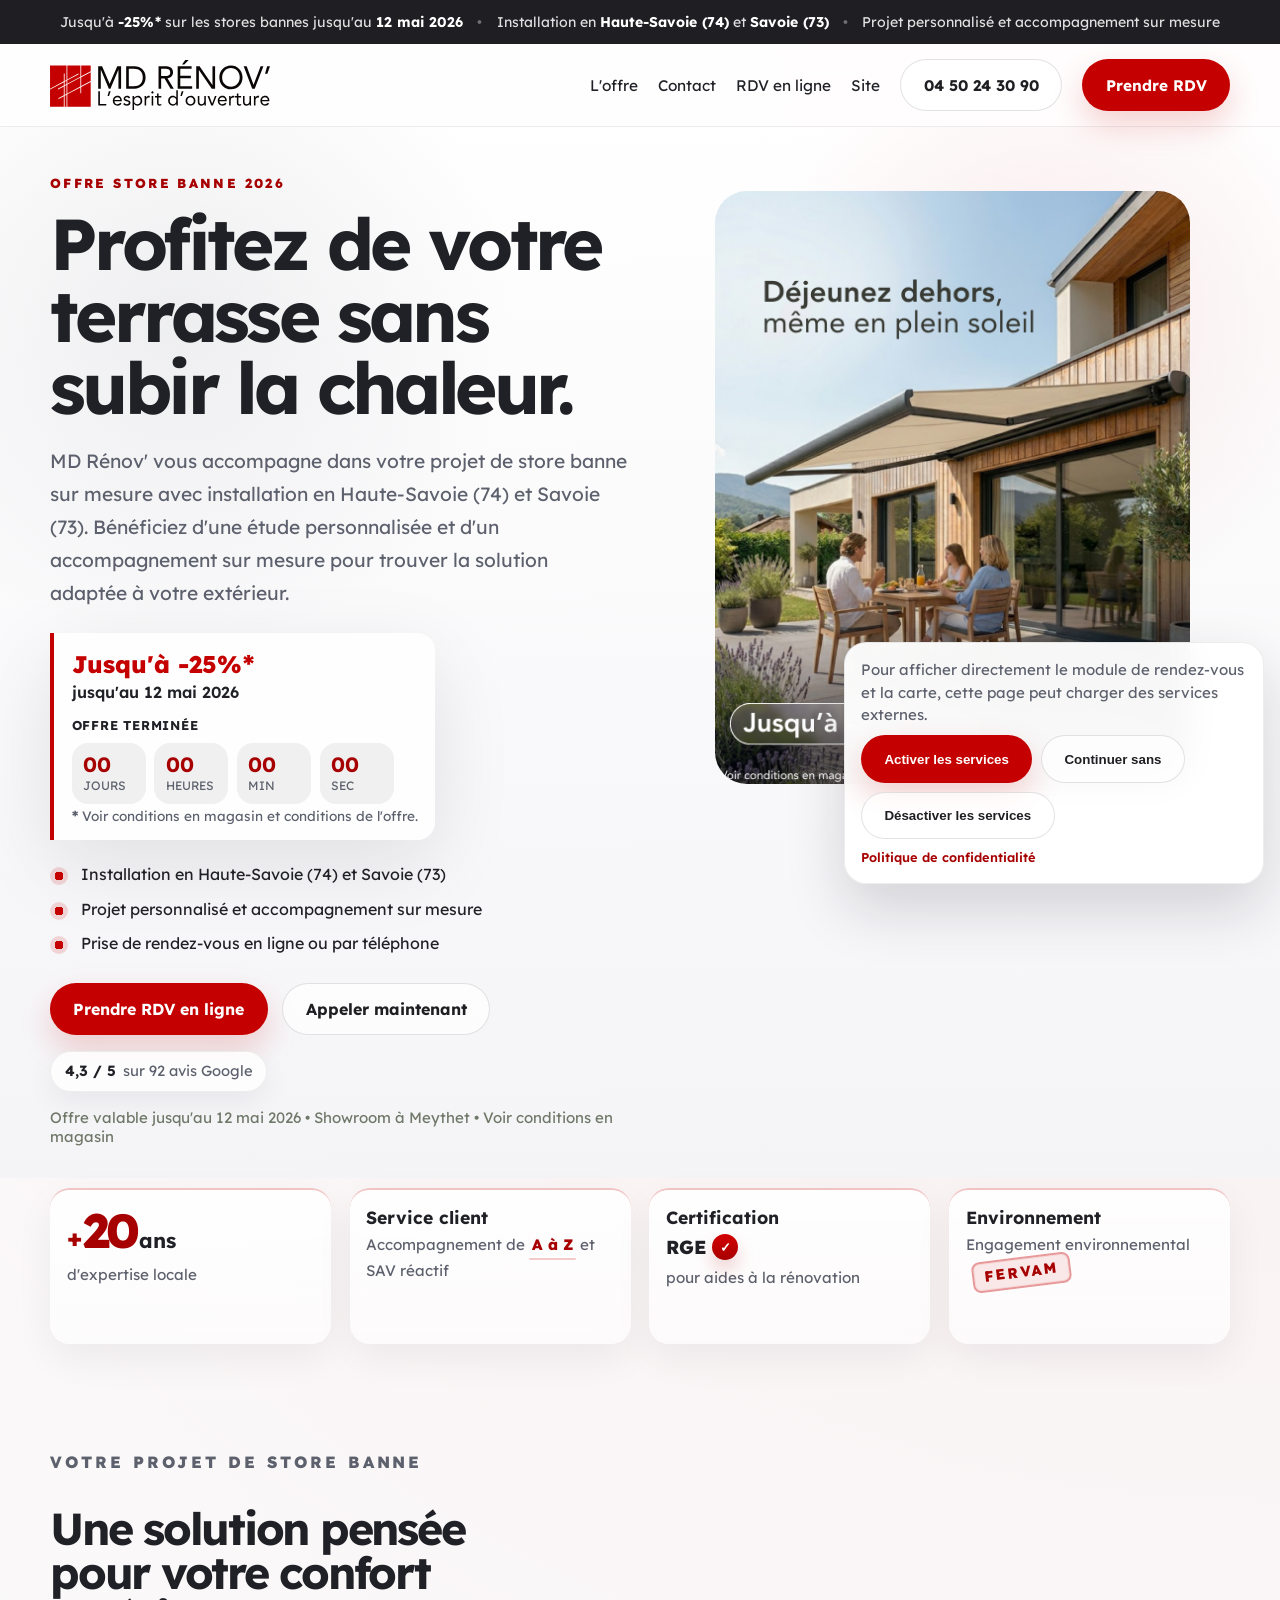
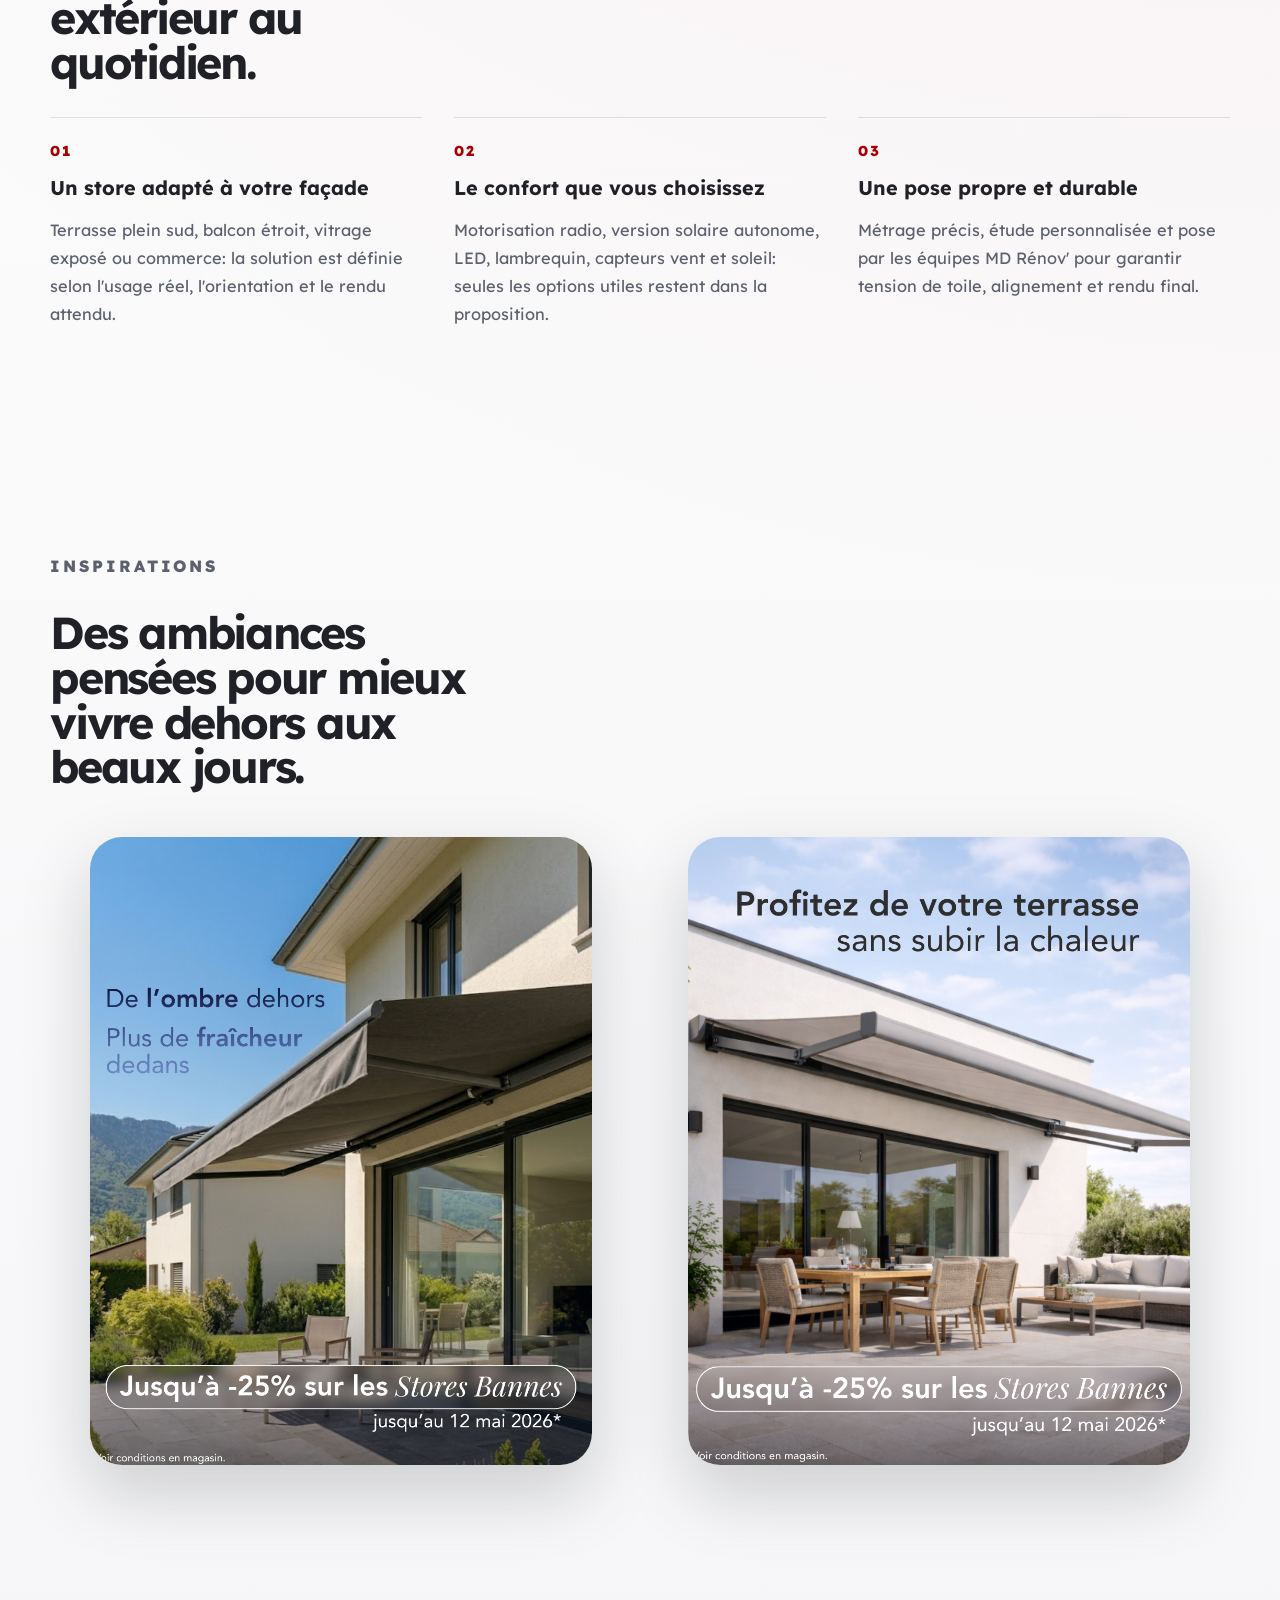
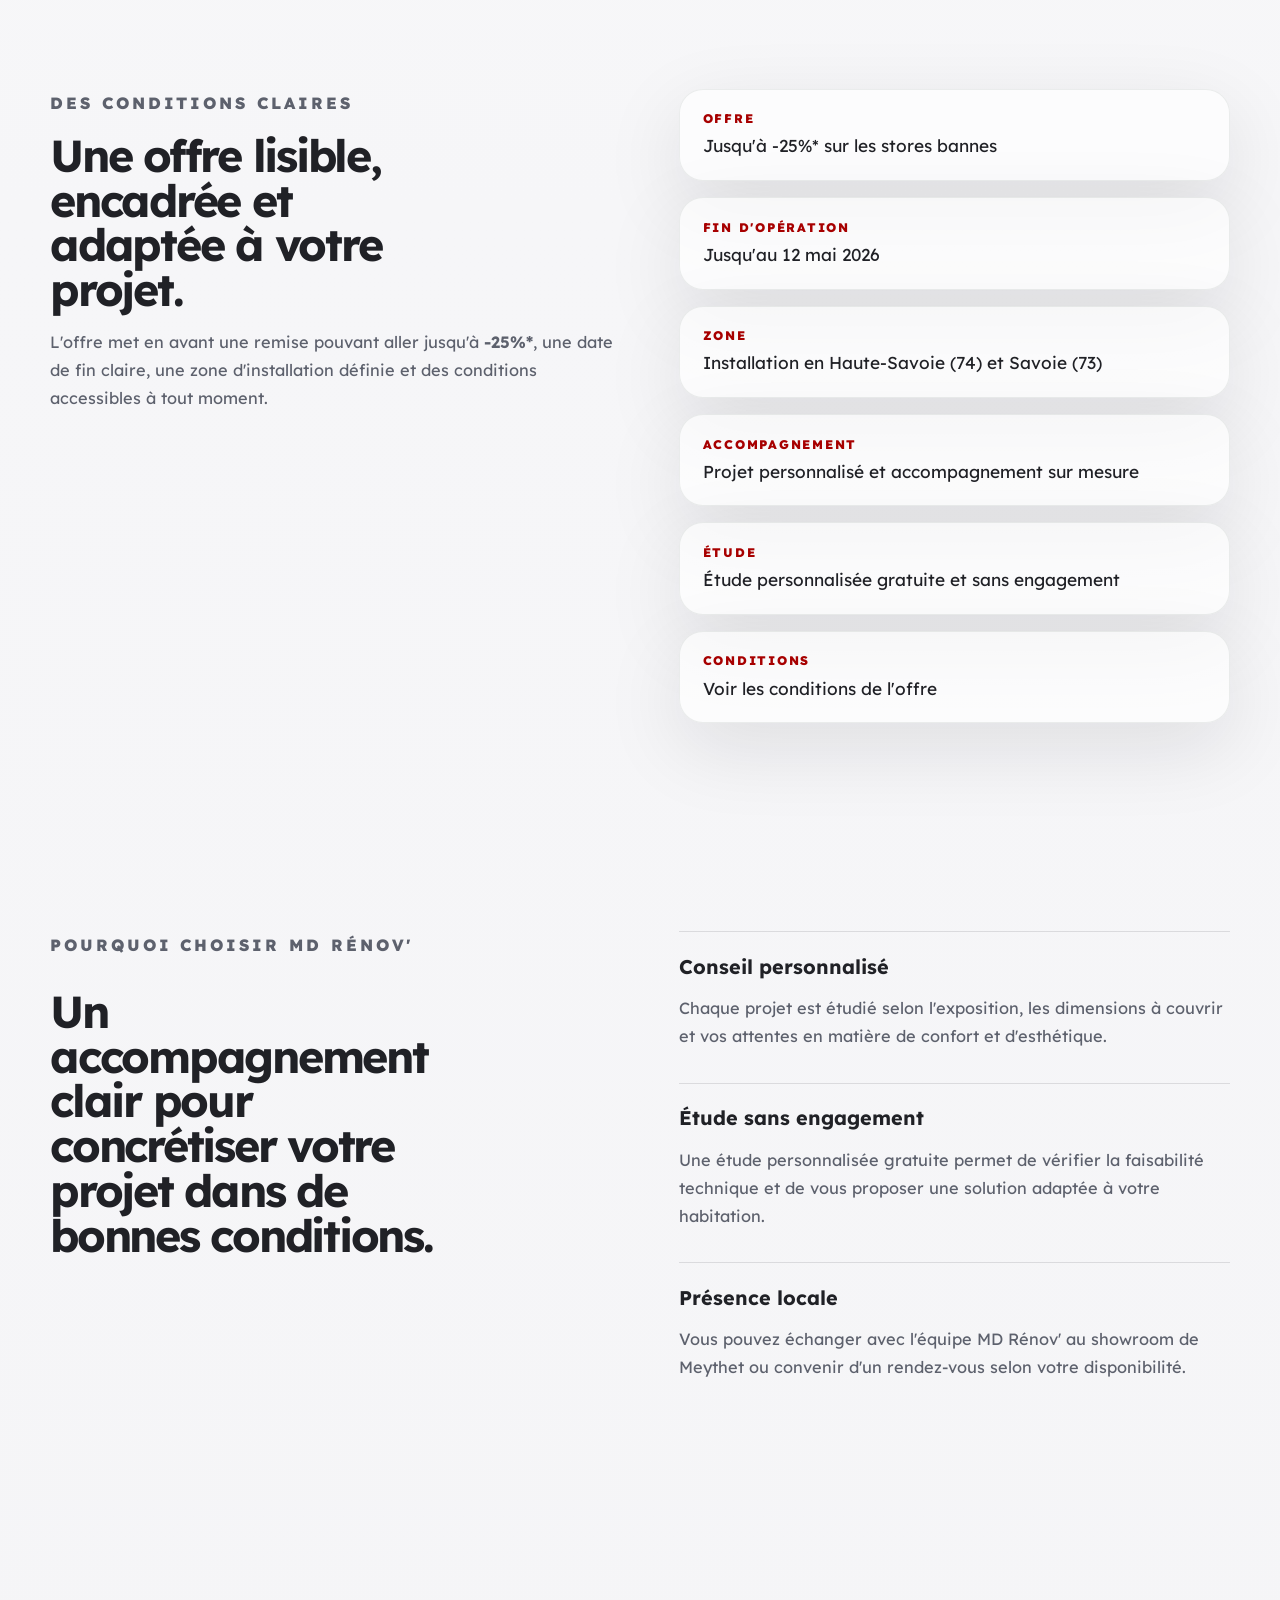
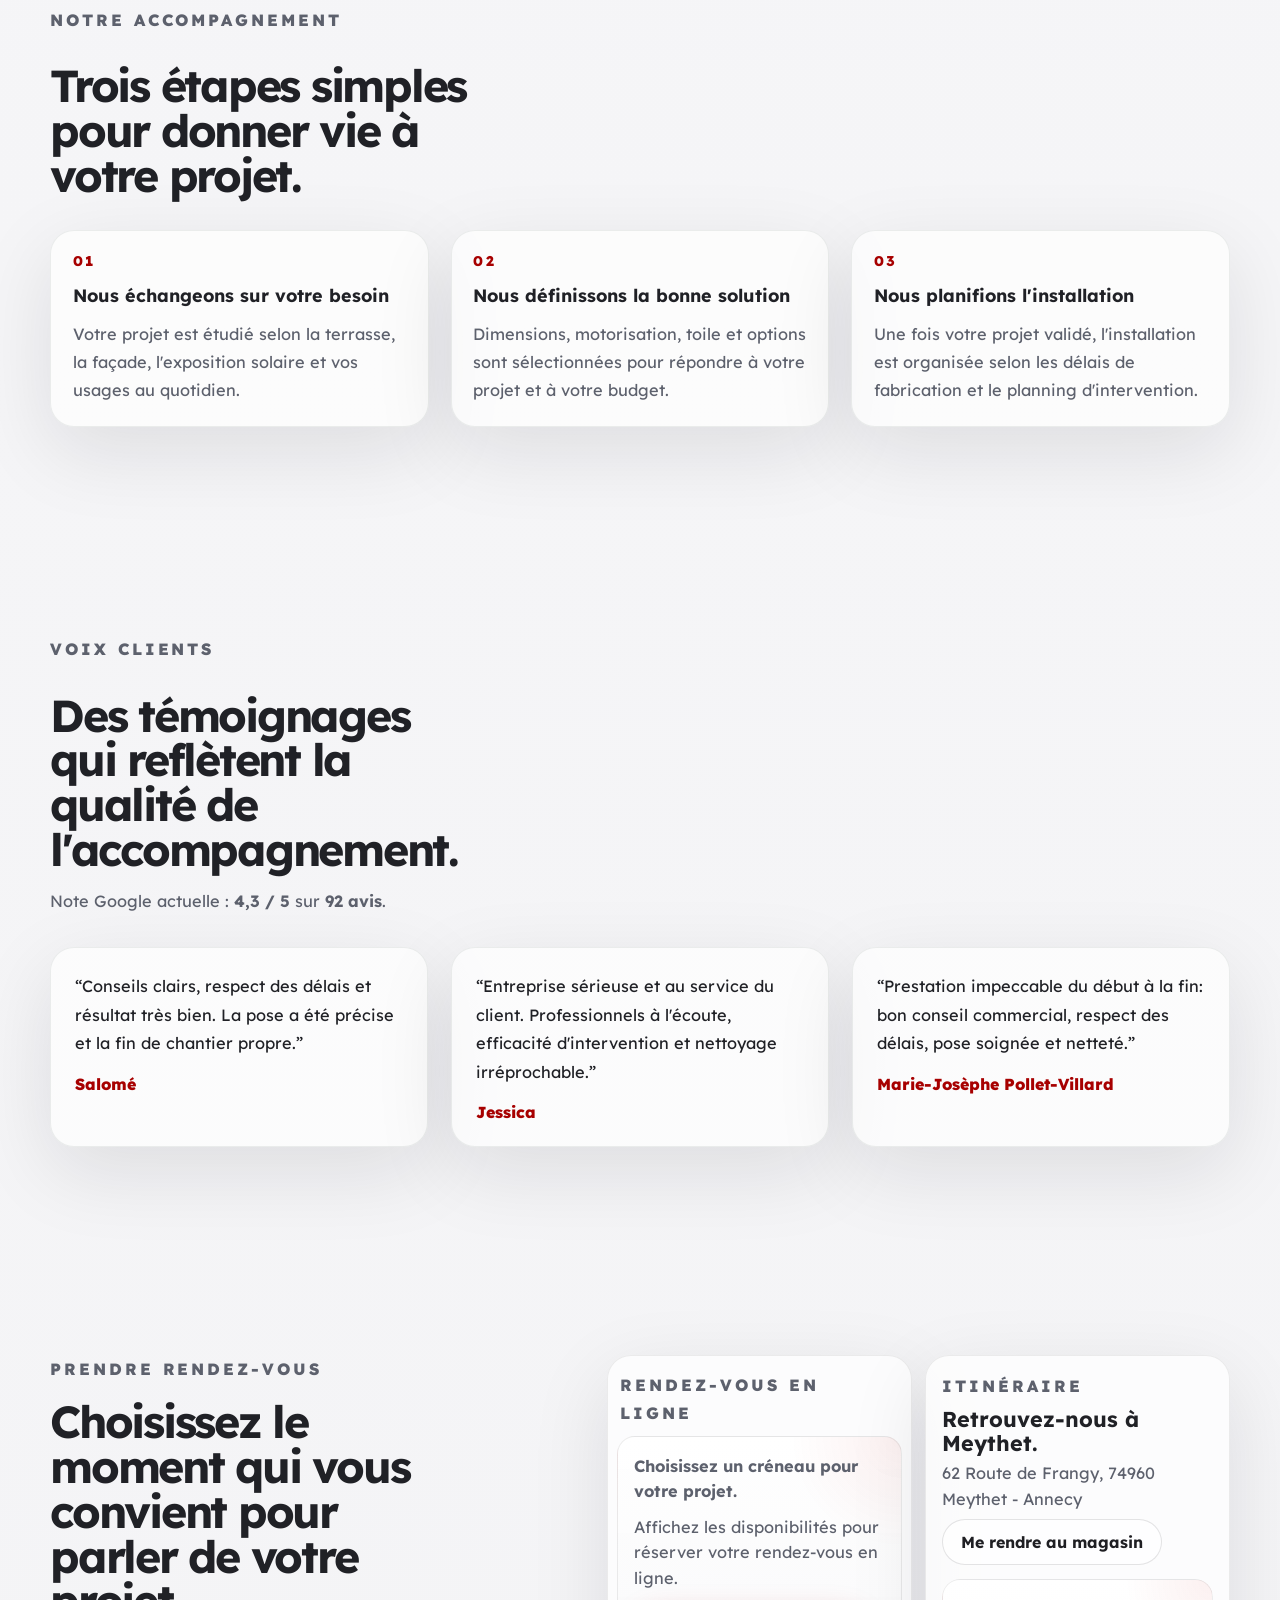
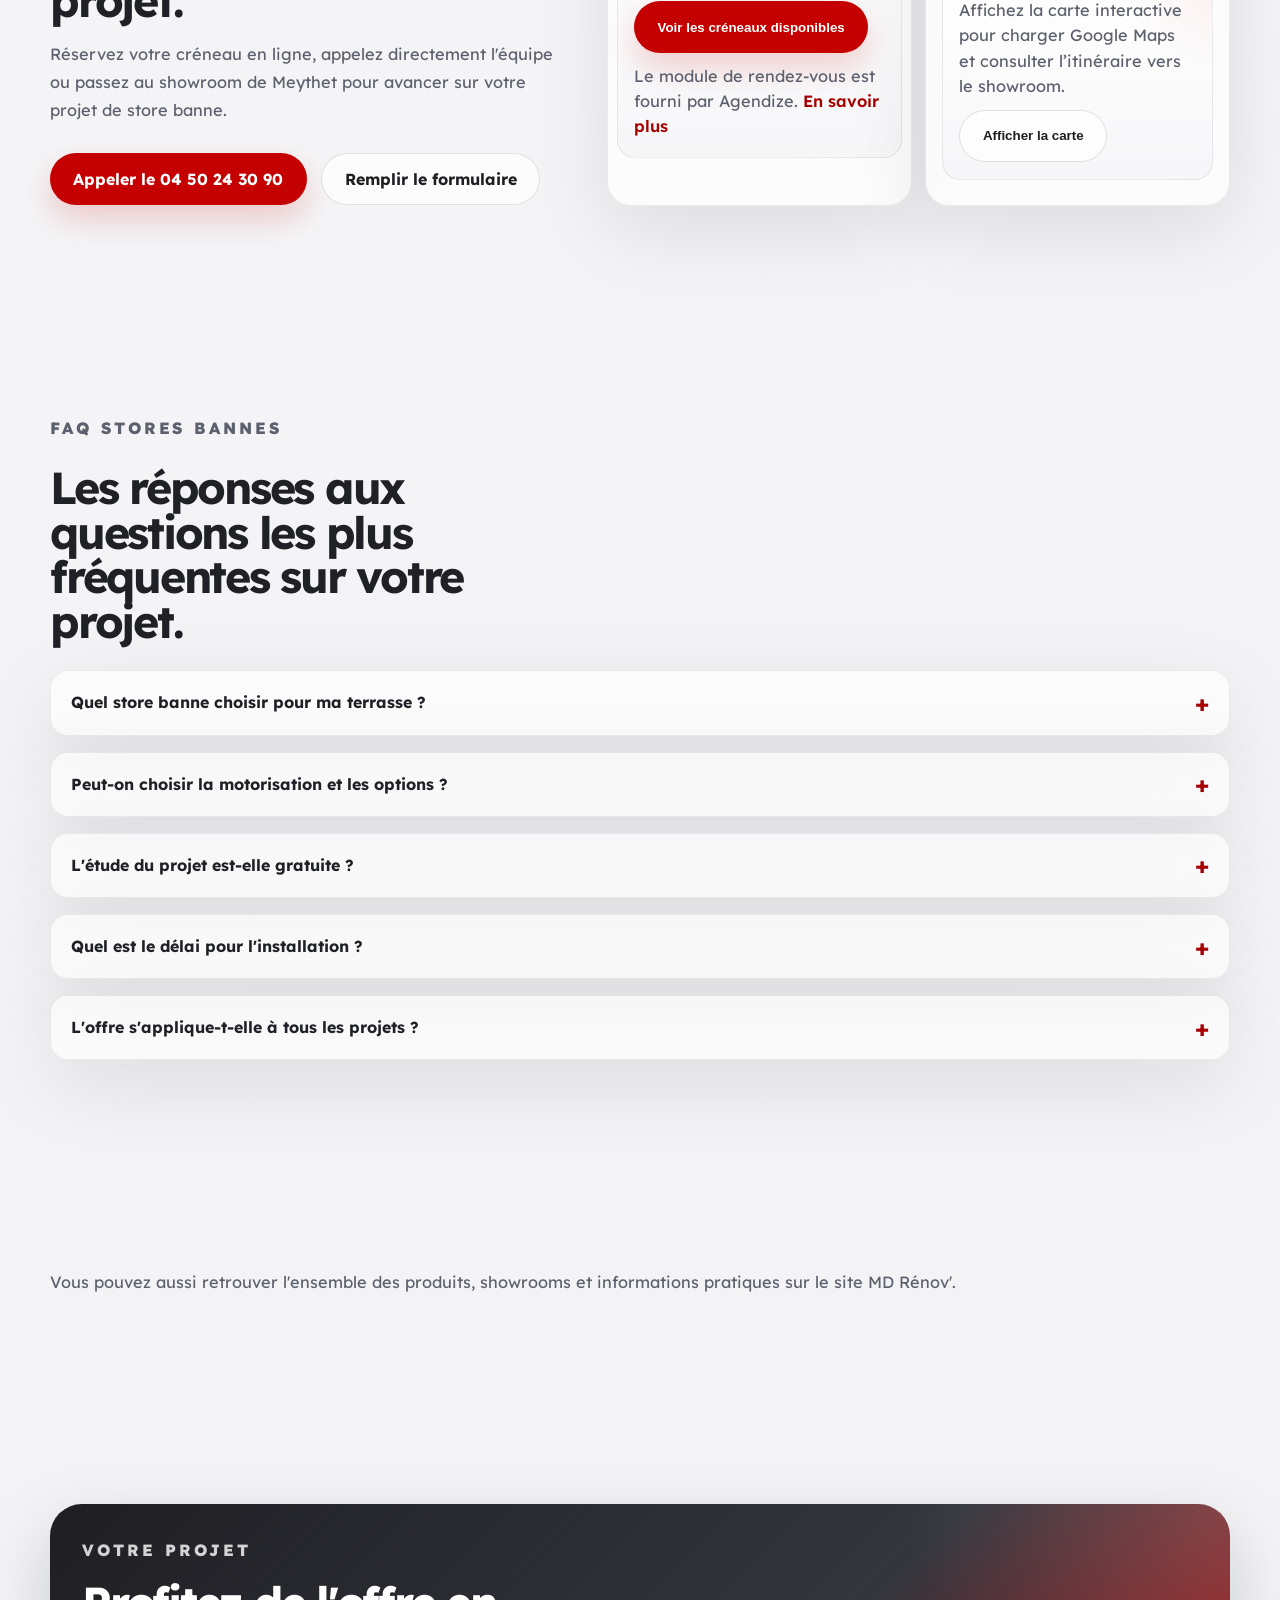
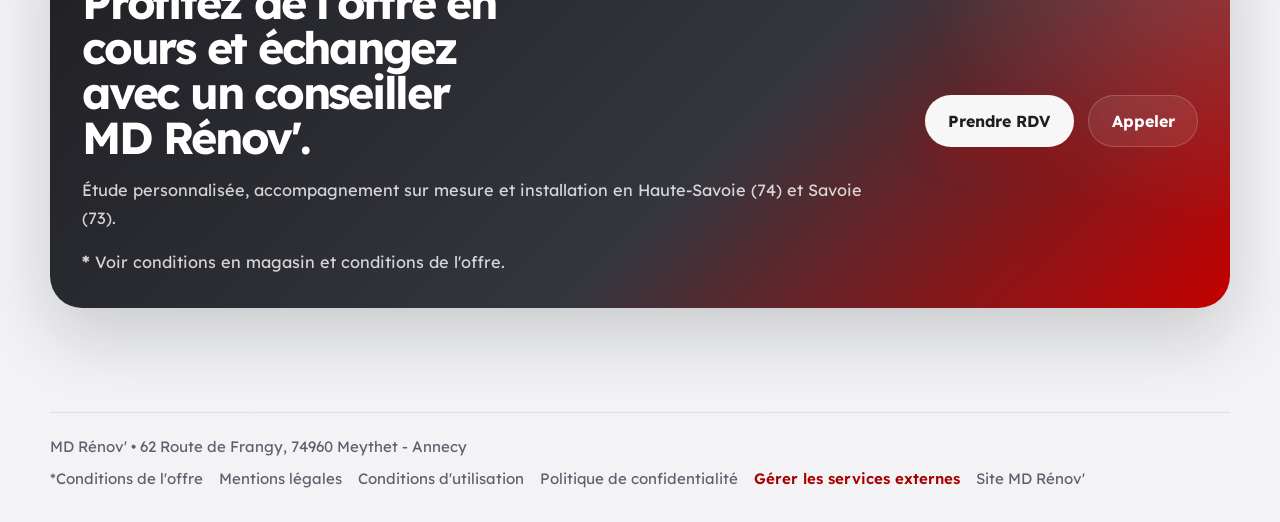
==== commit 73a61cfe: "Add files via upload" ====
--- a/index.html
+++ b/index.html
@@ -57,6 +57,12 @@
             "name": "MD Rénov' Annecy",
             "url": "https://store-banne-annecy.mdrenov-menuiserie.com/",
             "telephone": "+33450243090",
+            "aggregateRating": {
+              "@type": "AggregateRating",
+              "ratingValue": "4.3",
+              "reviewCount": "92",
+              "bestRating": "5"
+            },
             "sameAs": [
               "https://www.mdrenov-menuiserie.com",
               "https://www.mdrenov-menuiserie.com/produits/stores-bannes",
@@ -123,7 +129,7 @@
     <header class="site-header" id="top">
       <div class="container header-row">
         <a class="brand" href="#top" aria-label="Retour en haut">
-          <img src="./logo-mdr-site.svg" alt="Logo MD Rénov'" />
+          <img src="./logo-mdr-site.svg" alt="Logo MD Rénov'" width="241" height="54" />
         </a>
 
         <nav class="nav" aria-label="Navigation principale">
@@ -193,6 +199,10 @@
               <a class="button button--primary" href="#agendize">Prendre RDV en ligne</a>
               <a class="button button--ghost" href="tel:+33450243090">Appeler maintenant</a>
             </div>
+            <p class="hero-proof">
+              <strong>4,3 / 5</strong>
+              <span>sur 92 avis Google</span>
+            </p>
             <p class="microcopy">
               Offre valable jusqu'au 12 mai 2026 • Showroom à Meythet • Voir
               conditions en magasin
@@ -204,6 +214,9 @@
               <img
                 src="./5.png"
                 alt="Terrasse équipée d'un store banne MD Rénov'"
+                width="960"
+                height="1200"
+                fetchpriority="high"
               />
             </figure>
           </div>
@@ -293,10 +306,10 @@
           </div>
           <div class="campaign-grid reveal">
             <figure class="media-card campaign-card">
-              <img src="./4.png" alt="Déjeuner en terrasse sous un store banne" />
+              <img src="./4.png" alt="Déjeuner en terrasse sous un store banne" width="960" height="1200" loading="lazy" />
             </figure>
             <figure class="media-card campaign-card">
-              <img src="./1.png" alt="Store banne installé sur une maison avec vue dégagée" />
+              <img src="./1.png" alt="Store banne installé sur une maison avec vue dégagée" width="960" height="1200" loading="lazy" />
             </figure>
           </div>
         </div>
@@ -376,6 +389,7 @@
           <div class="section-intro reveal">
             <p class="eyebrow">Voix clients</p>
             <h2>Des témoignages qui reflètent la qualité de l'accompagnement.</h2>
+            <p class="section-note">Note Google actuelle : <strong>4,3 / 5</strong> sur <strong>92 avis</strong>.</p>
           </div>
           <div class="review-list">
             <blockquote class="review reveal">
@@ -510,49 +524,11 @@
       </section>
 
       <section class="section section--links">
-        <div class="container">
-          <div class="section-intro reveal">
-            <p class="eyebrow">Aller plus loin</p>
-            <h2>Retrouvez aussi MD Rénov' sur le site.</h2>
-          </div>
-          <div class="proof-points">
-            <article class="proof-item reveal">
-              <h3>Stores bannes</h3>
-              <p>
-                Consultez la page dédiée aux stores bannes, aux
-                options disponibles et aux inspirations complémentaires.
-              </p>
-              <p>
-                <a href="https://www.mdrenov-menuiserie.com/produits/stores-bannes" target="_blank" rel="noopener noreferrer">
-                  Voir la page stores bannes
-                </a>
-              </p>
-            </article>
-            <article class="proof-item reveal">
-              <h3>Showroom Annecy</h3>
-              <p>
-                Préparez votre visite et découvrez l'univers MD Rénov' ainsi que
-                les autres familles de produits présentées au showroom.
-              </p>
-              <p>
-                <a href="https://www.mdrenov-menuiserie.com/nos-showrooms" target="_blank" rel="noopener noreferrer">
-                  Découvrir les showrooms MD Rénov'
-                </a>
-              </p>
-            </article>
-            <article class="proof-item reveal">
-              <h3>Formulaire de contact</h3>
-              <p>
-                Accédez directement au formulaire principal MD Rénov' si vous
-                préférez un parcours de contact classique sur le site.
-              </p>
-              <p>
-                <a href="https://www.mdrenov-menuiserie.com/contact#Contact-Form" target="_blank" rel="noopener noreferrer">
-                  Ouvrir le formulaire
-                </a>
-              </p>
-            </article>
-          </div>
+        <div class="container section-links-minimal reveal">
+          <p>
+            Vous pouvez aussi retrouver l'ensemble des produits, showrooms et informations pratiques sur
+            <a href="https://www.mdrenov-menuiserie.com" target="_blank" rel="noopener noreferrer">le site MD Rénov'</a>.
+          </p>
         </div>
       </section>
 
@@ -583,6 +559,9 @@
             <a href="/mentions-legales">Mentions légales</a>
             <a href="/conditions-utilisation">Conditions d'utilisation</a>
             <a href="/politique-confidentialite">Politique de confidentialité</a>
+            <button class="site-footer__button" type="button" data-open-consent>
+              Gérer les services externes
+            </button>
             <a href="https://www.mdrenov-menuiserie.com" target="_blank" rel="noopener noreferrer">
               Site MD Rénov'
             </a>
@@ -590,6 +569,27 @@
         </div>
       </footer>
     </main>
+
+    <div class="consent-banner" data-consent-banner hidden>
+      <p class="consent-banner__text">
+        Pour afficher directement le module de rendez-vous et la carte, cette
+        page peut charger des services externes.
+      </p>
+      <div class="consent-banner__actions">
+        <button class="button button--primary" type="button" data-consent-accept>
+          Activer les services
+        </button>
+        <button class="button button--ghost" type="button" data-consent-decline>
+          Continuer sans
+        </button>
+        <button class="button button--ghost" type="button" data-consent-reset hidden>
+          Désactiver les services
+        </button>
+      </div>
+      <p class="consent-banner__legal">
+        <a href="/politique-confidentialite">Politique de confidentialité</a>
+      </p>
+    </div>
 
     <div class="mobile-bar">
       <a href="#agendize">RDV en ligne</a>
--- a/styles.css
+++ b/styles.css
@@ -383,6 +383,32 @@
   font-size: 0.94rem;
 }
 
+.hero-proof {
+  display: inline-flex;
+  flex-wrap: wrap;
+  align-items: center;
+  gap: 0.45rem;
+  margin: 1rem 0 0;
+  padding: 0.55rem 0.85rem;
+  border-radius: 999px;
+  background: rgba(255, 255, 255, 0.82);
+  border: 1px solid rgba(36, 49, 38, 0.08);
+  box-shadow: 0 10px 28px rgba(22, 24, 32, 0.06);
+  color: var(--muted);
+  font-size: 0.92rem;
+  line-height: 1.4;
+}
+
+.hero-proof strong {
+  color: var(--ink);
+}
+
+.section-note {
+  margin: 0.1rem 0 0;
+  color: var(--muted);
+  font-size: 0.98rem;
+}
+
 .hero-media,
 .showroom-card,
 .review,
@@ -1092,6 +1118,26 @@
   line-height: 1.45;
 }
 
+.site-footer__button {
+  padding: 0;
+  color: var(--terracotta-deep);
+  font: inherit;
+  font-weight: 600;
+  line-height: 1.45;
+  background: transparent;
+  border: 0;
+  cursor: pointer;
+}
+
+.section-links-minimal {
+  padding-top: 0;
+}
+
+.section-links-minimal p {
+  margin: 0;
+  color: var(--muted);
+}
+
 .legal-page .site-header {
   position: relative;
 }
@@ -1243,6 +1289,56 @@
 
 .mobile-bar {
   display: none;
+}
+
+.consent-banner {
+  position: fixed;
+  right: 1rem;
+  bottom: 1rem;
+  z-index: 55;
+  display: grid;
+  gap: 0.55rem;
+  width: min(420px, calc(100% - 2rem));
+  padding: 1rem;
+  border-radius: 22px;
+  background: rgba(255, 255, 255, 0.96);
+  border: 1px solid rgba(31, 31, 35, 0.08);
+  box-shadow: 0 24px 60px rgba(18, 20, 28, 0.16);
+  backdrop-filter: blur(16px);
+}
+
+.consent-banner[hidden] {
+  display: none;
+}
+
+.consent-banner__text,
+.consent-banner__legal {
+  margin: 0;
+  color: var(--muted);
+  line-height: 1.5;
+}
+
+.consent-banner__text {
+  font-size: 0.94rem;
+}
+
+.consent-banner__legal {
+  font-size: 0.8rem;
+}
+
+.consent-banner__legal a {
+  color: var(--terracotta-deep);
+  font-weight: 600;
+}
+
+.consent-banner__actions {
+  display: flex;
+  flex-wrap: wrap;
+  gap: 0.55rem;
+}
+
+.consent-banner__actions .button {
+  min-height: 44px;
 }
 
 .reveal {
@@ -1334,6 +1430,12 @@
     box-shadow: 0 20px 50px rgba(12, 14, 20, 0.28);
     backdrop-filter: blur(16px);
   }
+  .consent-banner {
+    left: 1rem;
+    right: 1rem;
+    bottom: 5.8rem;
+    width: auto;
+  }
   .mobile-bar a {
     display: inline-flex;
     align-items: center;
@@ -1433,6 +1535,14 @@
     grid-template-columns: 1fr;
     gap: 0.65rem;
   }
+  .hero-proof {
+    justify-content: center;
+    width: 100%;
+    margin-top: 0.8rem;
+    padding: 0.55rem 0.75rem;
+    font-size: 0.84rem;
+    text-align: center;
+  }
   .hero-actions .button {
     width: 100%;
     min-height: 48px;
@@ -1538,6 +1648,21 @@
   .embed-consent .button {
     width: 100%;
   }
+  .consent-banner {
+    gap: 0.5rem;
+    padding: 0.9rem;
+    border-radius: 18px;
+  }
+  .consent-banner__text {
+    font-size: 0.86rem;
+  }
+  .consent-banner__legal {
+    font-size: 0.74rem;
+  }
+  .consent-banner__actions {
+    display: grid;
+    grid-template-columns: 1fr;
+  }
   .map-card {
     grid-template-columns: 1fr;
     padding: 0.8rem;
@@ -1571,6 +1696,11 @@
     display: block;
     padding: 0.2rem 0;
   }
+  .site-footer__button {
+    display: block;
+    padding: 0.2rem 0;
+    text-align: left;
+  }
   .legal-card { padding: 1.2rem; }
 }
 
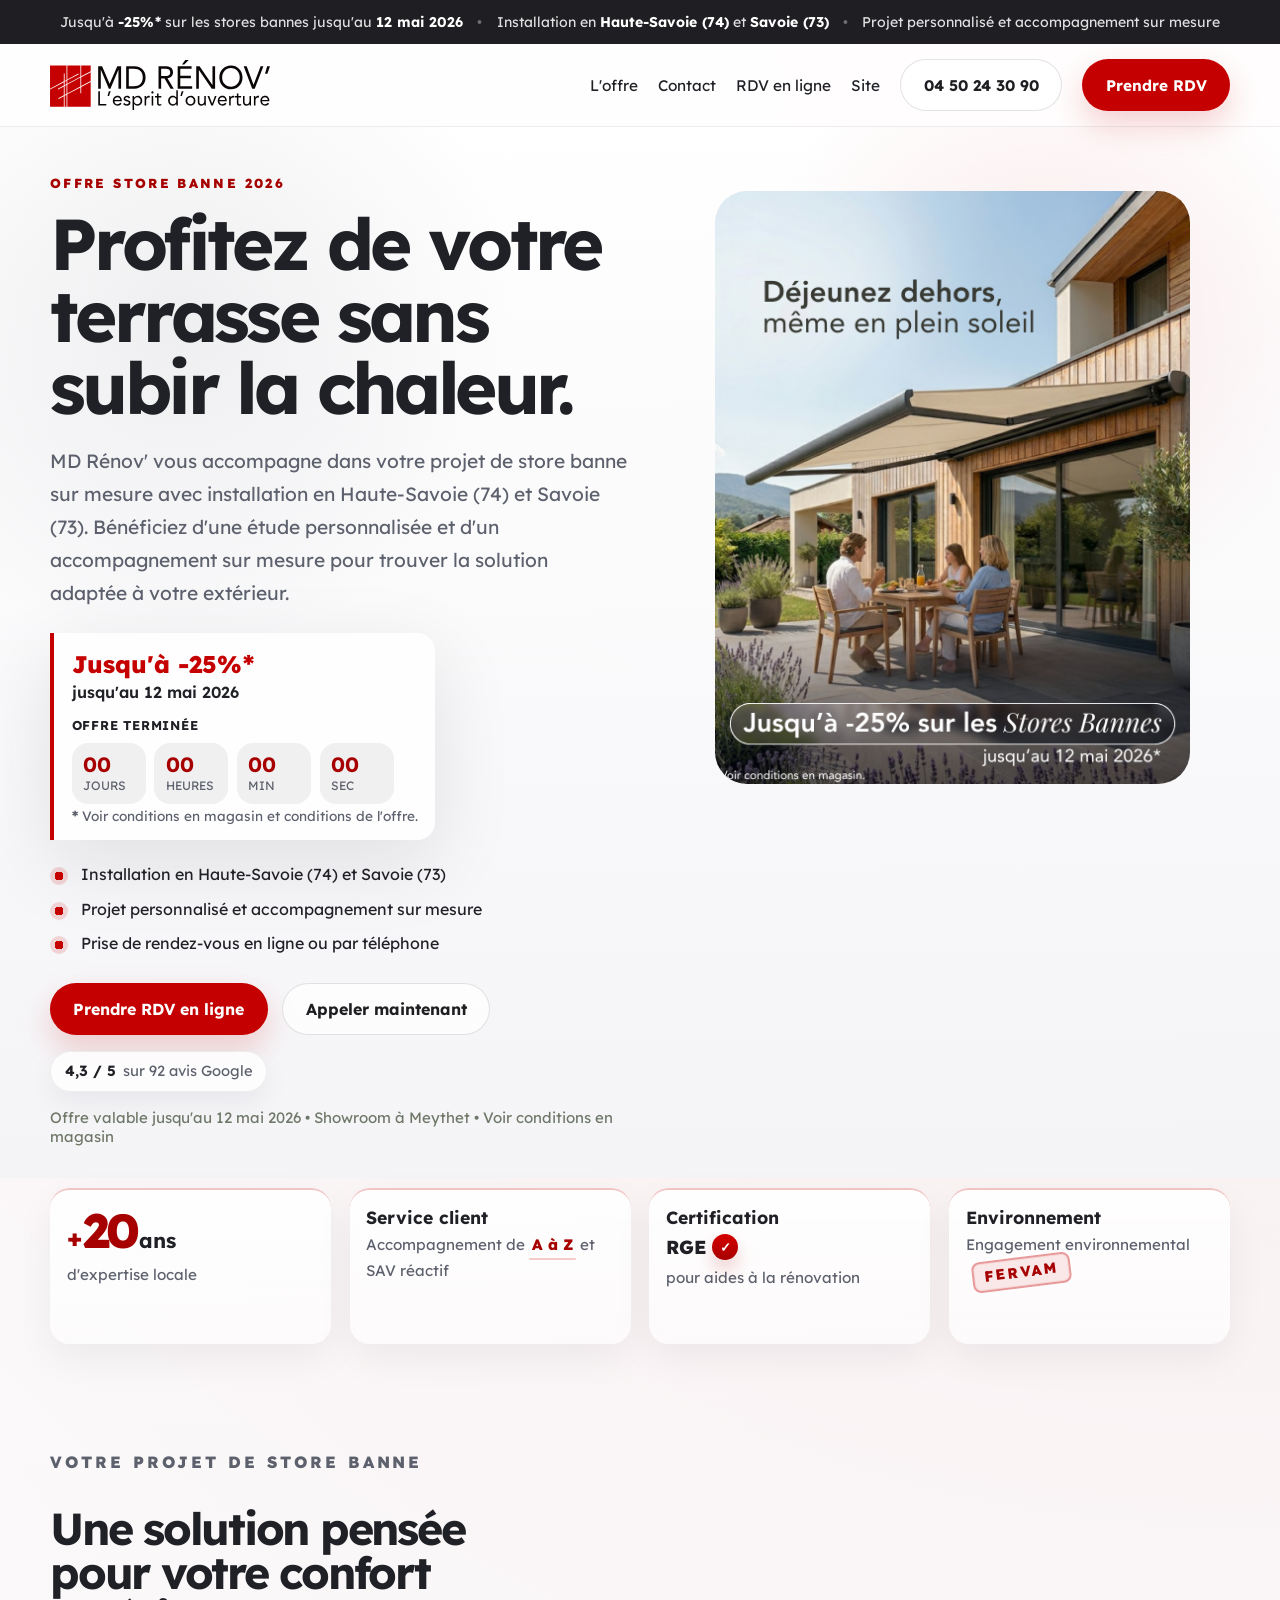
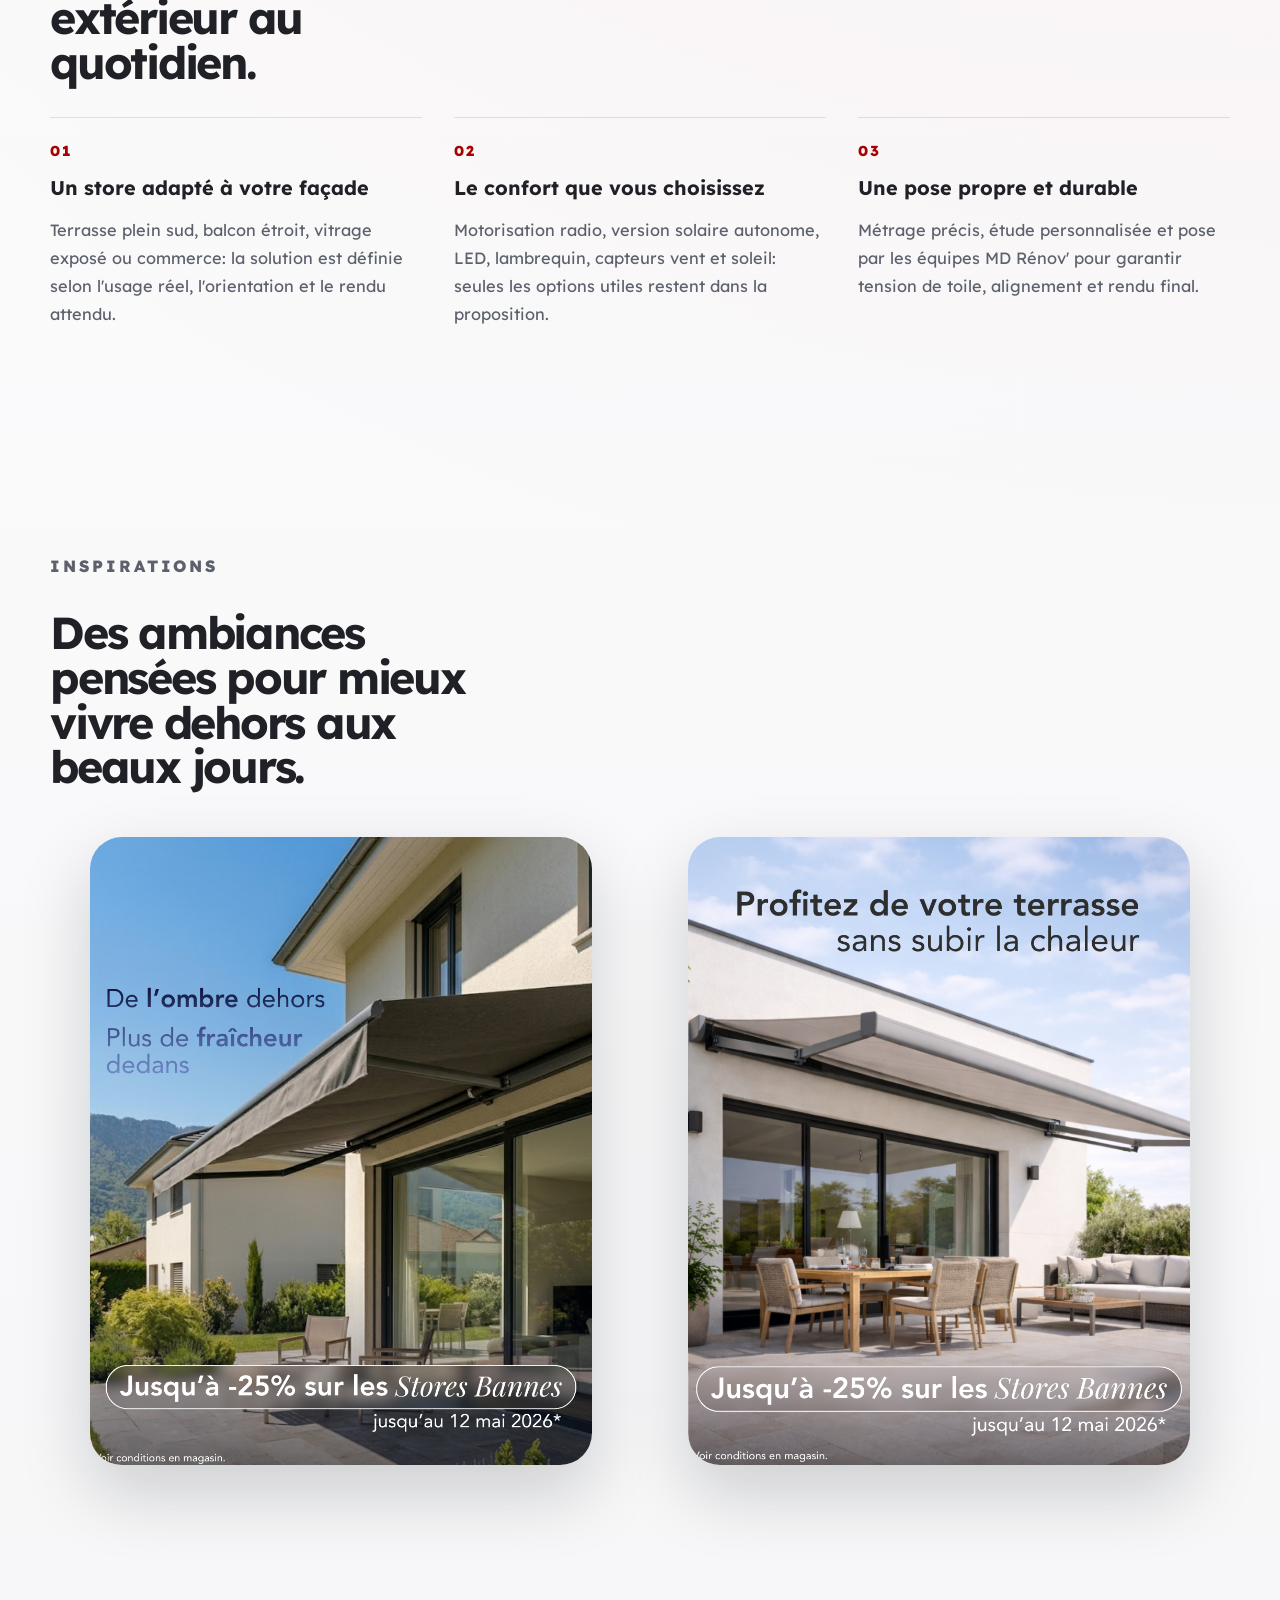
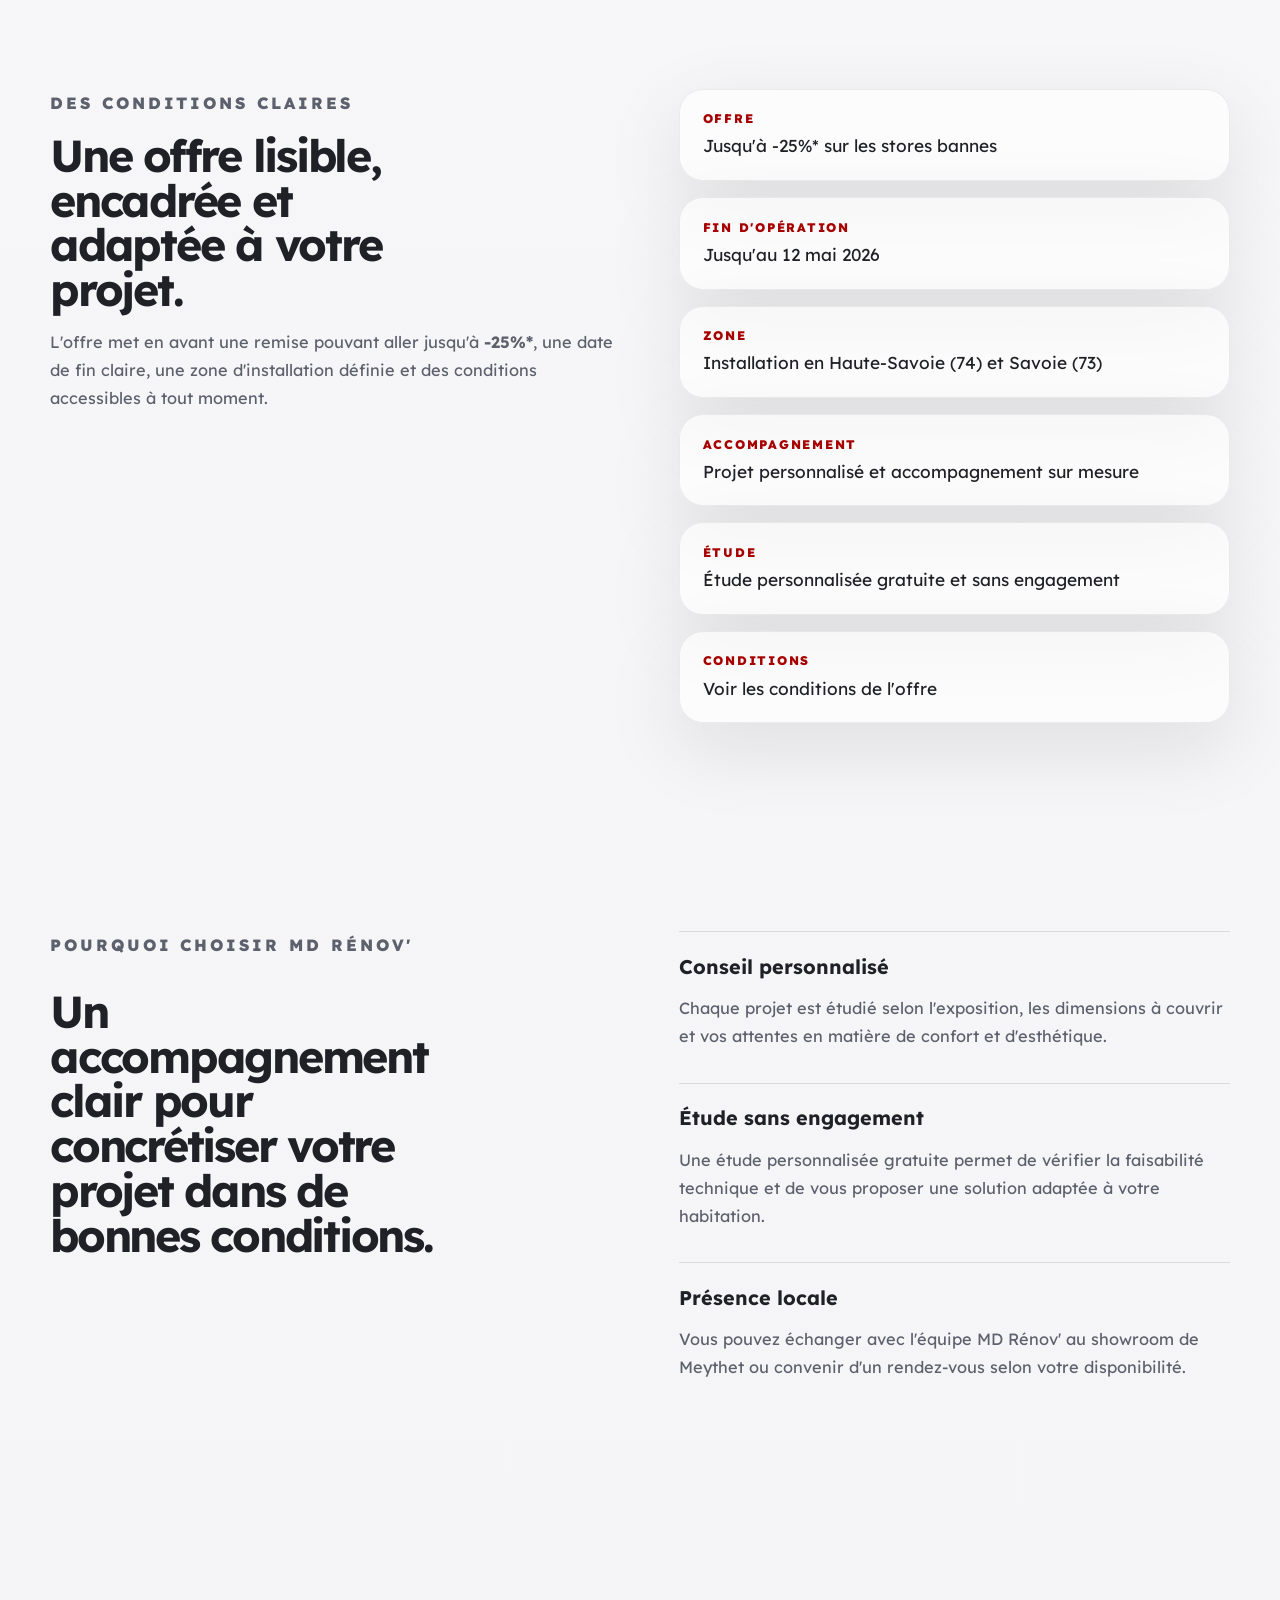
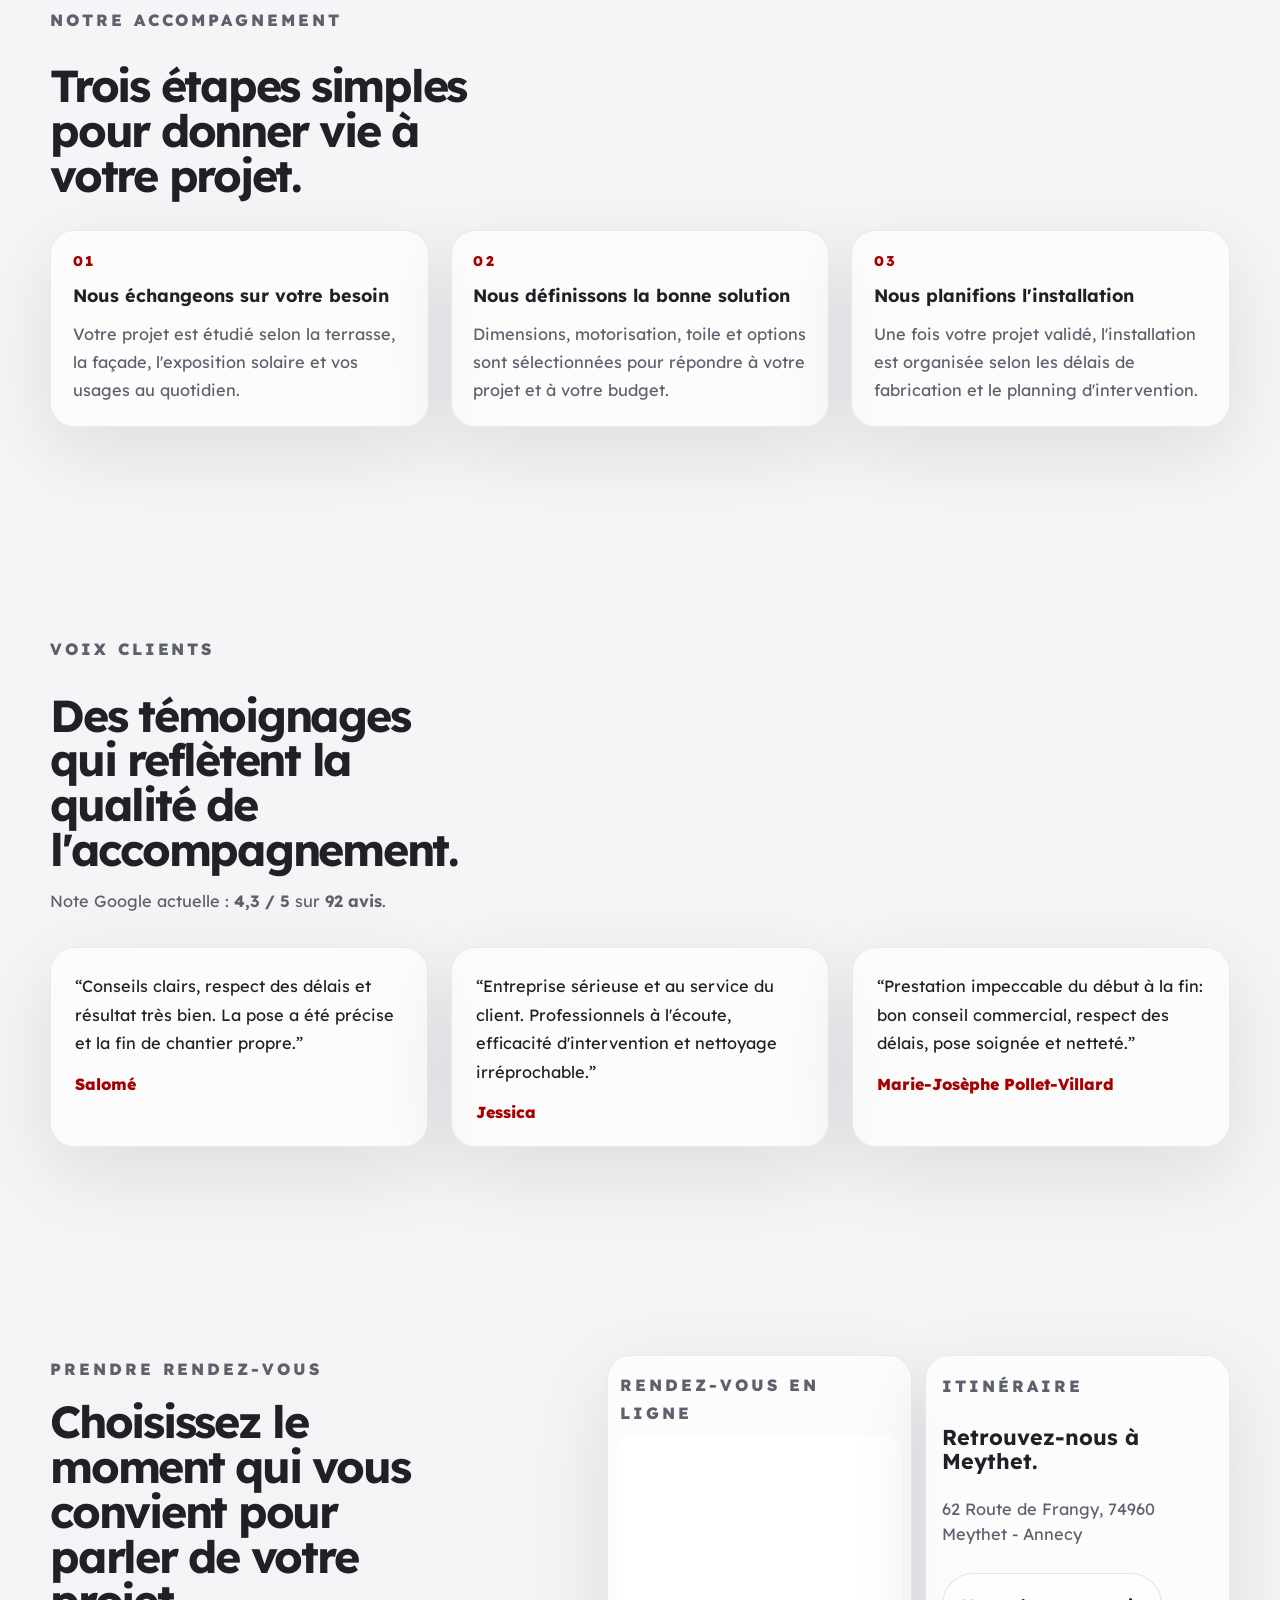
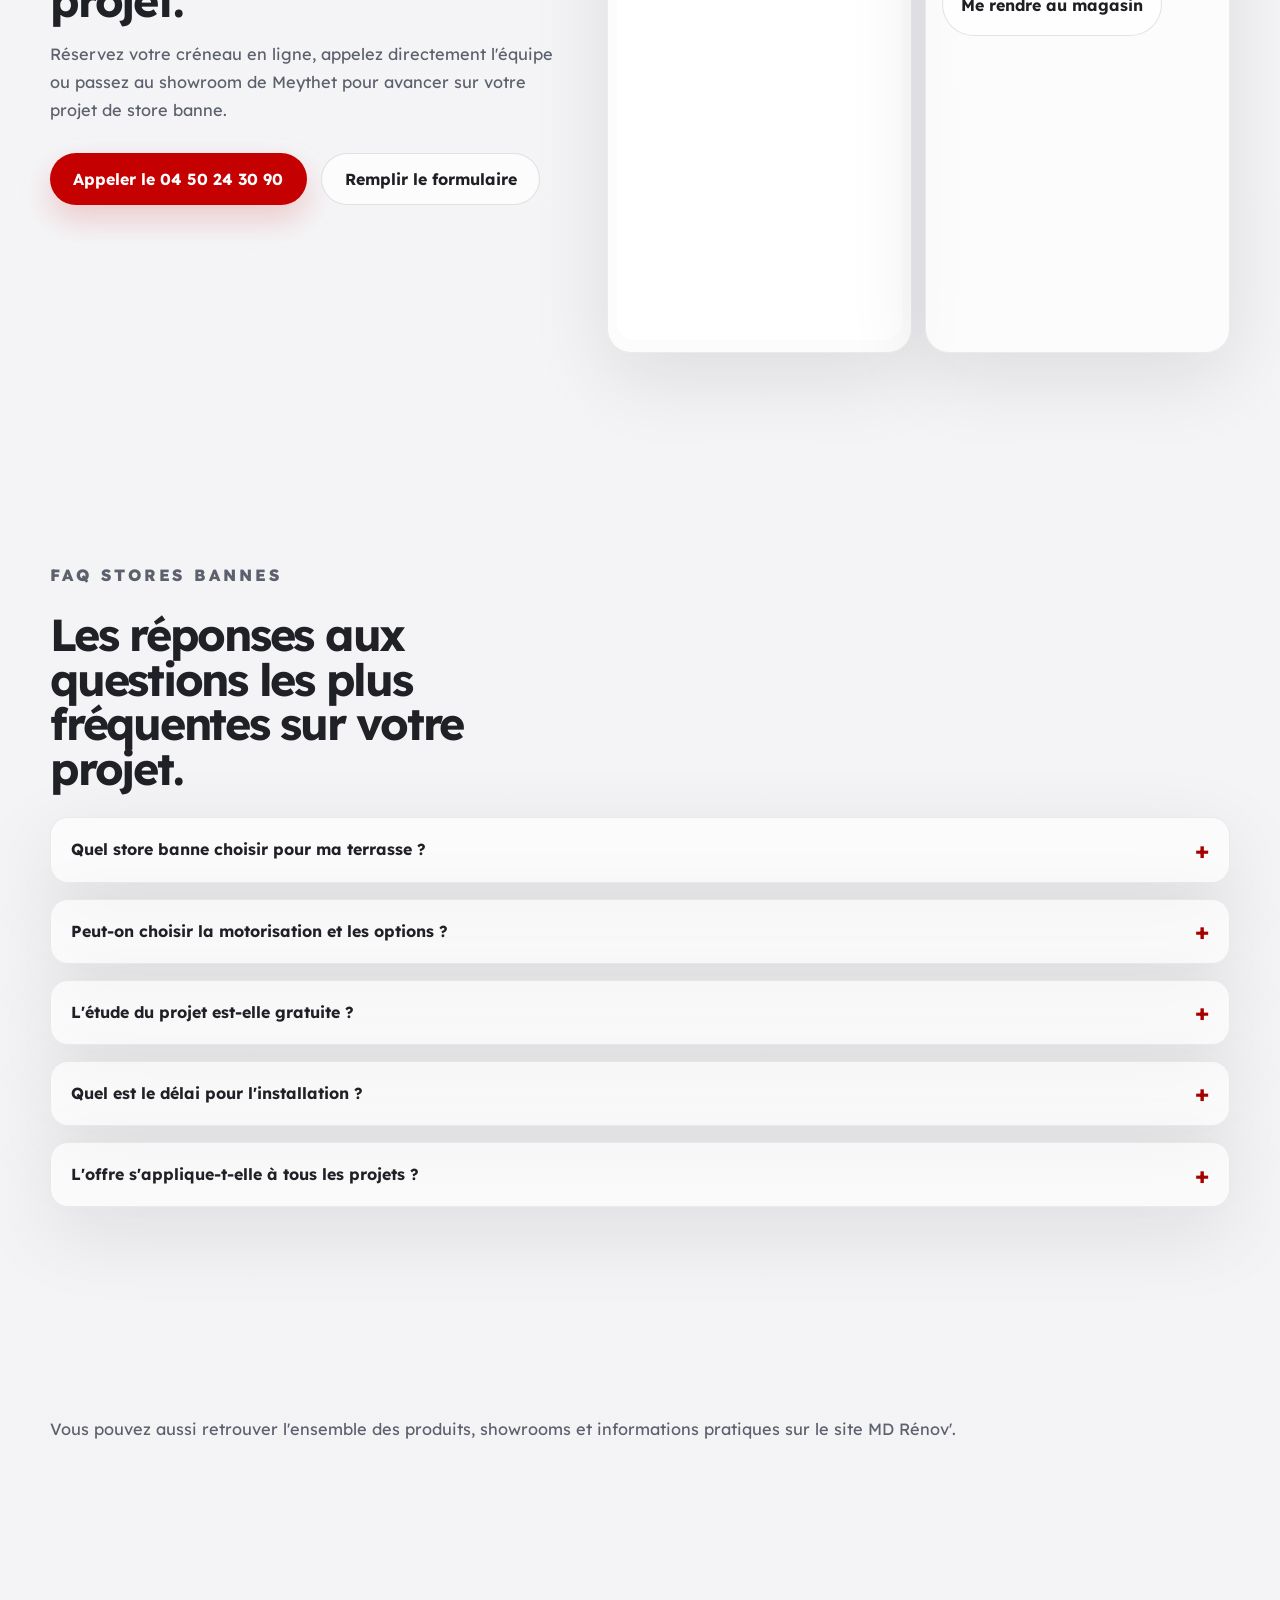
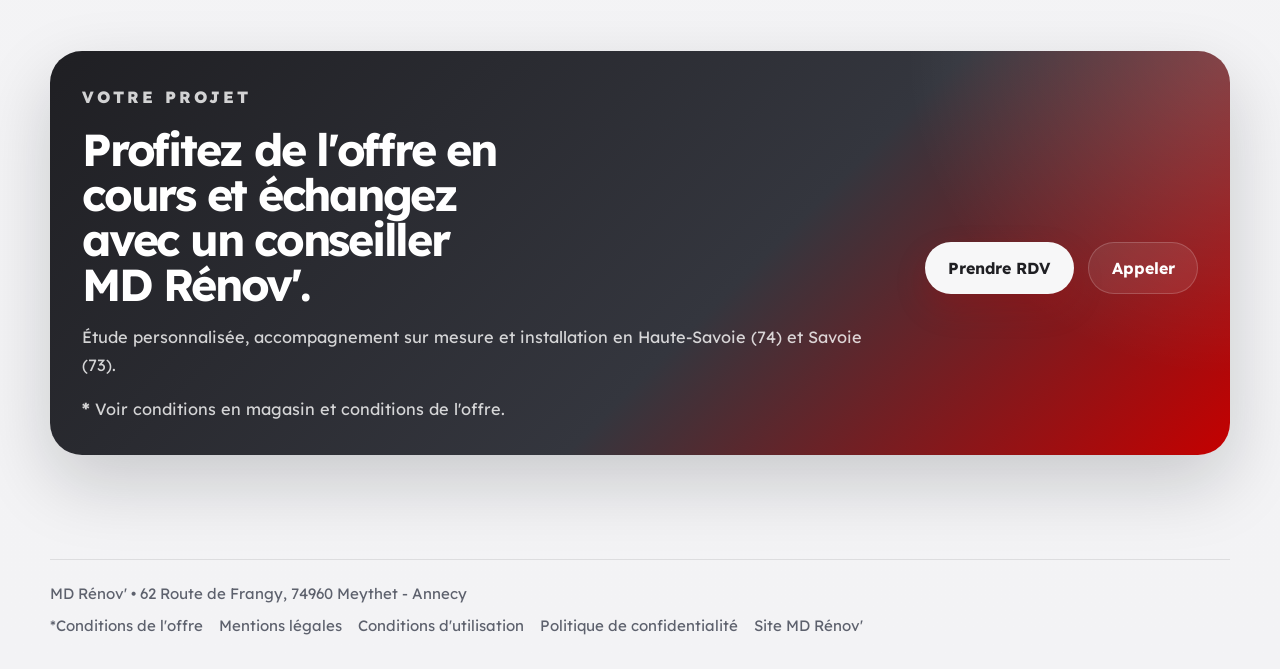
==== commit 082515ee: "Add files via upload" ====
--- a/index.html
+++ b/index.html
@@ -435,22 +435,9 @@
               <div class="contact-card__copy">
                 <p class="eyebrow">Rendez-vous en ligne</p>
               </div>
-              <div class="embed-consent">
-                <p class="embed-consent__title">Choisissez un créneau pour votre projet.</p>
-                <p>
-                  Affichez les disponibilités pour réserver votre rendez-vous en ligne.
-                </p>
-                <button class="button button--primary" type="button" data-activate-embed>
-                  Voir les créneaux disponibles
-                </button>
-                <p class="embed-consent__legal">
-                  Le module de rendez-vous est fourni par Agendize.
-                  <a href="/politique-confidentialite">En savoir plus</a>
-                </p>
-              </div>
               <iframe
                 class="agendize-frame"
-                data-src="https://france.agendize.com/web/widget/?c=MDRENOV_Annecy&amp;cs=false&amp;lang=fr&amp;source=web"
+                src="https://france.agendize.com/web/widget/?c=MDRENOV_Annecy&amp;cs=false&amp;lang=fr&amp;source=web"
                 title="Prendre rendez-vous en ligne avec MD Rénov'"
                 loading="lazy"
               ></iframe>
@@ -470,17 +457,8 @@
                 </a>
               </div>
               <div class="map-embed">
-                <div class="embed-consent embed-consent--map">
-                  <p>
-                    Affichez la carte interactive pour charger Google Maps et
-                    consulter l’itinéraire vers le showroom.
-                  </p>
-                  <button class="button button--ghost" type="button" data-activate-embed>
-                    Afficher la carte
-                  </button>
-                </div>
                 <iframe
-                  data-src="https://www.google.com/maps/embed?pb=!1m18!1m12!1m3!1d2775.3961904452512!2d6.086838576523987!3d45.92338077108507!2m3!1f0!2f0!3f0!3m2!1i1024!2i768!4f13.1!3m3!1m2!1s0x478b850529d1b97f%3A0x77434beec9374a97!2sMD%20R%C3%A9nov&#39;!5e0!3m2!1sfr!2sfr!4v1776953611642!5m2!1sfr!2sfr"
+                  src="https://www.google.com/maps/embed?pb=!1m18!1m12!1m3!1d2775.3961904452512!2d6.086838576523987!3d45.92338077108507!2m3!1f0!2f0!3f0!3m2!1i1024!2i768!4f13.1!3m3!1m2!1s0x478b850529d1b97f%3A0x77434beec9374a97!2sMD%20R%C3%A9nov&#39;!5e0!3m2!1sfr!2sfr!4v1776953611642!5m2!1sfr!2sfr"
                   title="Plan du showroom MD Rénov' à Meythet"
                   loading="lazy"
                   referrerpolicy="no-referrer-when-downgrade"
@@ -559,9 +537,6 @@
             <a href="/mentions-legales">Mentions légales</a>
             <a href="/conditions-utilisation">Conditions d'utilisation</a>
             <a href="/politique-confidentialite">Politique de confidentialité</a>
-            <button class="site-footer__button" type="button" data-open-consent>
-              Gérer les services externes
-            </button>
             <a href="https://www.mdrenov-menuiserie.com" target="_blank" rel="noopener noreferrer">
               Site MD Rénov'
             </a>
@@ -569,27 +544,6 @@
         </div>
       </footer>
     </main>
-
-    <div class="consent-banner" data-consent-banner hidden>
-      <p class="consent-banner__text">
-        Pour afficher directement le module de rendez-vous et la carte, cette
-        page peut charger des services externes.
-      </p>
-      <div class="consent-banner__actions">
-        <button class="button button--primary" type="button" data-consent-accept>
-          Activer les services
-        </button>
-        <button class="button button--ghost" type="button" data-consent-decline>
-          Continuer sans
-        </button>
-        <button class="button button--ghost" type="button" data-consent-reset hidden>
-          Désactiver les services
-        </button>
-      </div>
-      <p class="consent-banner__legal">
-        <a href="/politique-confidentialite">Politique de confidentialité</a>
-      </p>
-    </div>
 
     <div class="mobile-bar">
       <a href="#agendize">RDV en ligne</a>
--- a/styles.css
+++ b/styles.css
@@ -909,63 +909,6 @@
   scroll-margin-top: 110px;
 }
 
-.embed-consent {
-  display: grid;
-  gap: 0.65rem;
-  align-content: center;
-  min-height: 180px;
-  padding: 1.1rem 1rem;
-  text-align: left;
-  border-radius: calc(var(--radius-lg) - 6px);
-  background:
-    radial-gradient(circle at top right, rgba(197, 0, 0, 0.06), transparent 26%),
-    linear-gradient(180deg, rgba(255, 255, 255, 0.94), rgba(246, 246, 248, 0.96));
-  border: 1px solid rgba(31, 31, 35, 0.08);
-}
-
-.embed-consent__title {
-  margin: 0;
-  color: var(--ink);
-  font-size: 1.03rem;
-  font-weight: 700;
-  line-height: 1.35;
-}
-
-.embed-consent p {
-  margin: 0;
-  color: var(--muted);
-  line-height: 1.55;
-}
-
-.embed-consent .button {
-  width: fit-content;
-}
-
-.embed-consent__legal {
-  font-size: 0.82rem;
-  line-height: 1.5;
-}
-
-.embed-consent__legal a {
-  color: var(--terracotta-deep);
-  font-weight: 600;
-}
-
-.widget-shell iframe,
-.map-embed iframe {
-  display: none;
-}
-
-.widget-shell.is-embed-active iframe,
-.map-embed.is-embed-active iframe {
-  display: block;
-}
-
-.widget-shell.is-embed-active .embed-consent,
-.map-embed.is-embed-active .embed-consent {
-  display: none;
-}
-
 .contact-card__copy {
   display: grid;
   gap: 0.35rem;
@@ -1118,17 +1061,6 @@
   line-height: 1.45;
 }
 
-.site-footer__button {
-  padding: 0;
-  color: var(--terracotta-deep);
-  font: inherit;
-  font-weight: 600;
-  line-height: 1.45;
-  background: transparent;
-  border: 0;
-  cursor: pointer;
-}
-
 .section-links-minimal {
   padding-top: 0;
 }
@@ -1289,56 +1221,6 @@
 
 .mobile-bar {
   display: none;
-}
-
-.consent-banner {
-  position: fixed;
-  right: 1rem;
-  bottom: 1rem;
-  z-index: 55;
-  display: grid;
-  gap: 0.55rem;
-  width: min(420px, calc(100% - 2rem));
-  padding: 1rem;
-  border-radius: 22px;
-  background: rgba(255, 255, 255, 0.96);
-  border: 1px solid rgba(31, 31, 35, 0.08);
-  box-shadow: 0 24px 60px rgba(18, 20, 28, 0.16);
-  backdrop-filter: blur(16px);
-}
-
-.consent-banner[hidden] {
-  display: none;
-}
-
-.consent-banner__text,
-.consent-banner__legal {
-  margin: 0;
-  color: var(--muted);
-  line-height: 1.5;
-}
-
-.consent-banner__text {
-  font-size: 0.94rem;
-}
-
-.consent-banner__legal {
-  font-size: 0.8rem;
-}
-
-.consent-banner__legal a {
-  color: var(--terracotta-deep);
-  font-weight: 600;
-}
-
-.consent-banner__actions {
-  display: flex;
-  flex-wrap: wrap;
-  gap: 0.55rem;
-}
-
-.consent-banner__actions .button {
-  min-height: 44px;
 }
 
 .reveal {
@@ -1430,12 +1312,6 @@
     box-shadow: 0 20px 50px rgba(12, 14, 20, 0.28);
     backdrop-filter: blur(16px);
   }
-  .consent-banner {
-    left: 1rem;
-    right: 1rem;
-    bottom: 5.8rem;
-    width: auto;
-  }
   .mobile-bar a {
     display: inline-flex;
     align-items: center;
@@ -1635,34 +1511,6 @@
     height: 500px;
     min-height: 500px;
   }
-  .embed-consent {
-    min-height: 0;
-    padding: 1rem 0.95rem;
-  }
-  .embed-consent__title {
-    font-size: 0.98rem;
-  }
-  .embed-consent__legal {
-    font-size: 0.76rem;
-  }
-  .embed-consent .button {
-    width: 100%;
-  }
-  .consent-banner {
-    gap: 0.5rem;
-    padding: 0.9rem;
-    border-radius: 18px;
-  }
-  .consent-banner__text {
-    font-size: 0.86rem;
-  }
-  .consent-banner__legal {
-    font-size: 0.74rem;
-  }
-  .consent-banner__actions {
-    display: grid;
-    grid-template-columns: 1fr;
-  }
   .map-card {
     grid-template-columns: 1fr;
     padding: 0.8rem;
@@ -1696,11 +1544,6 @@
     display: block;
     padding: 0.2rem 0;
   }
-  .site-footer__button {
-    display: block;
-    padding: 0.2rem 0;
-    text-align: left;
-  }
   .legal-card { padding: 1.2rem; }
 }
 
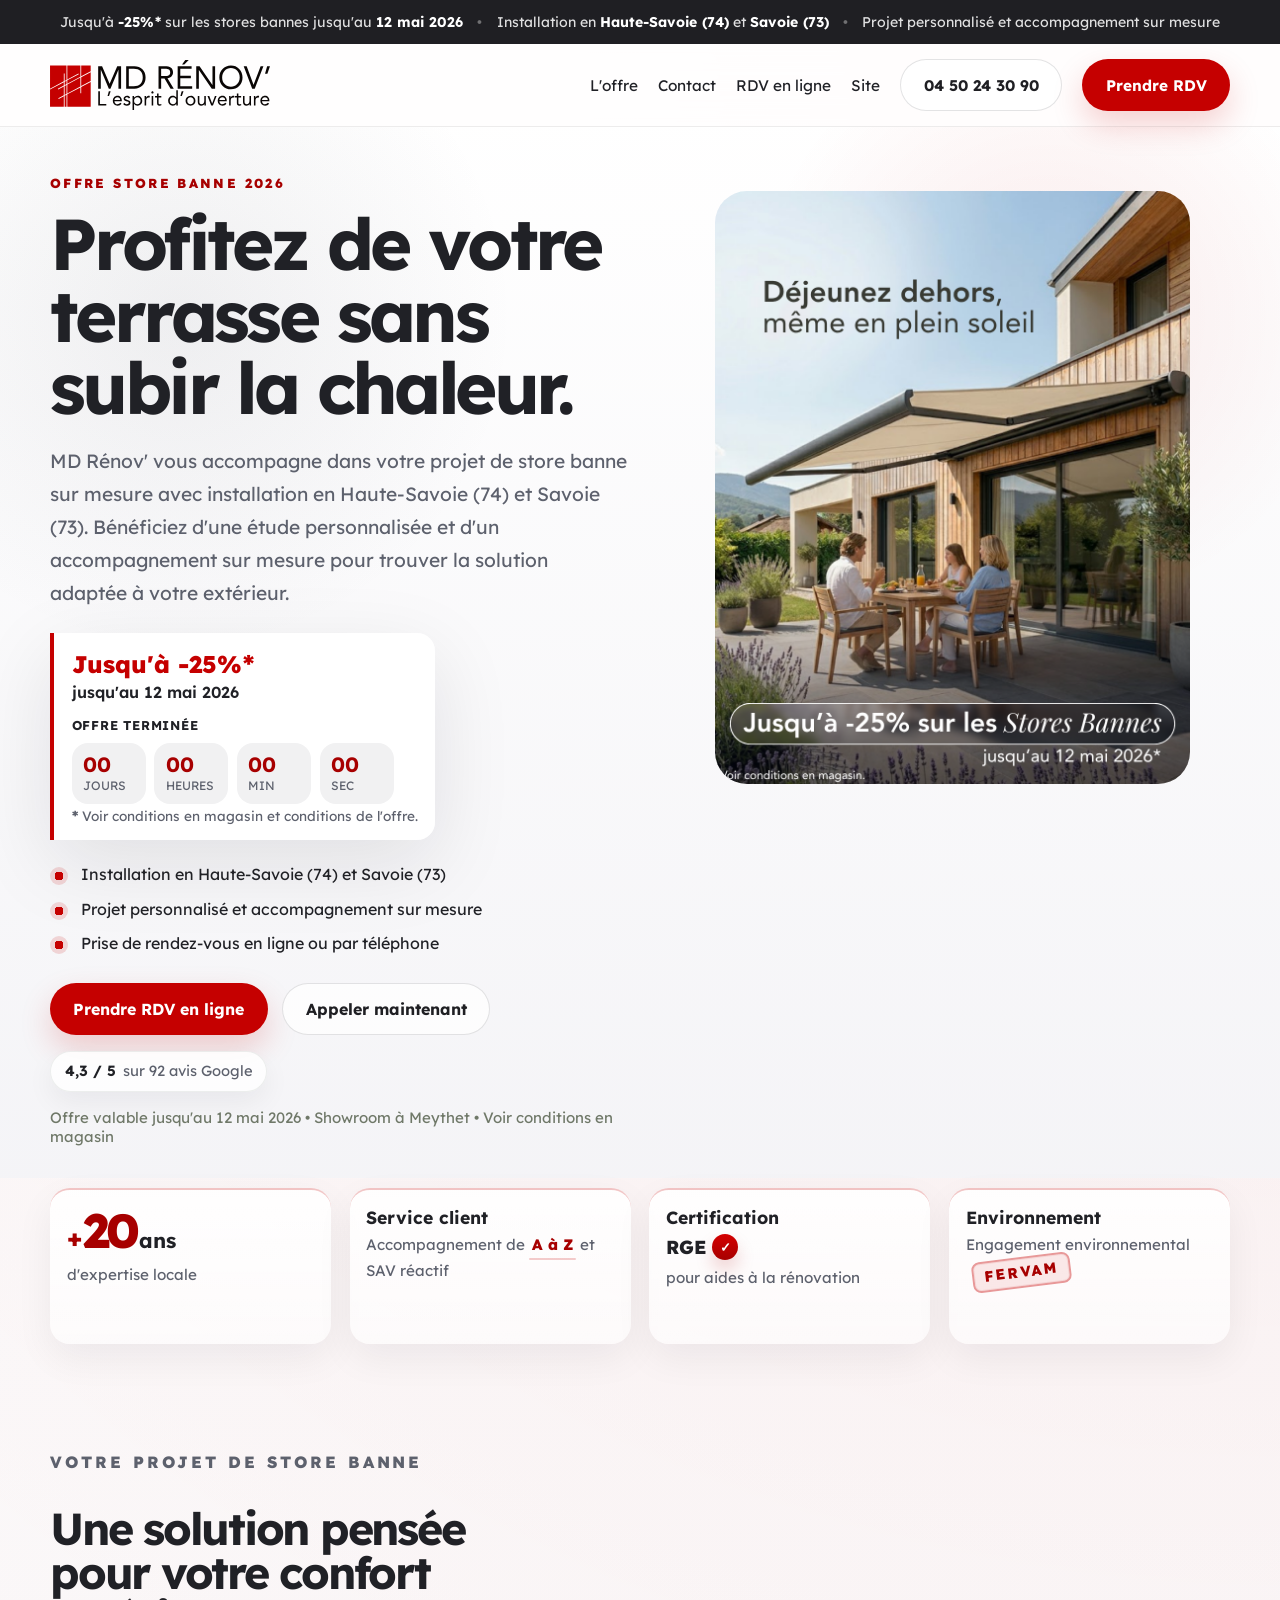
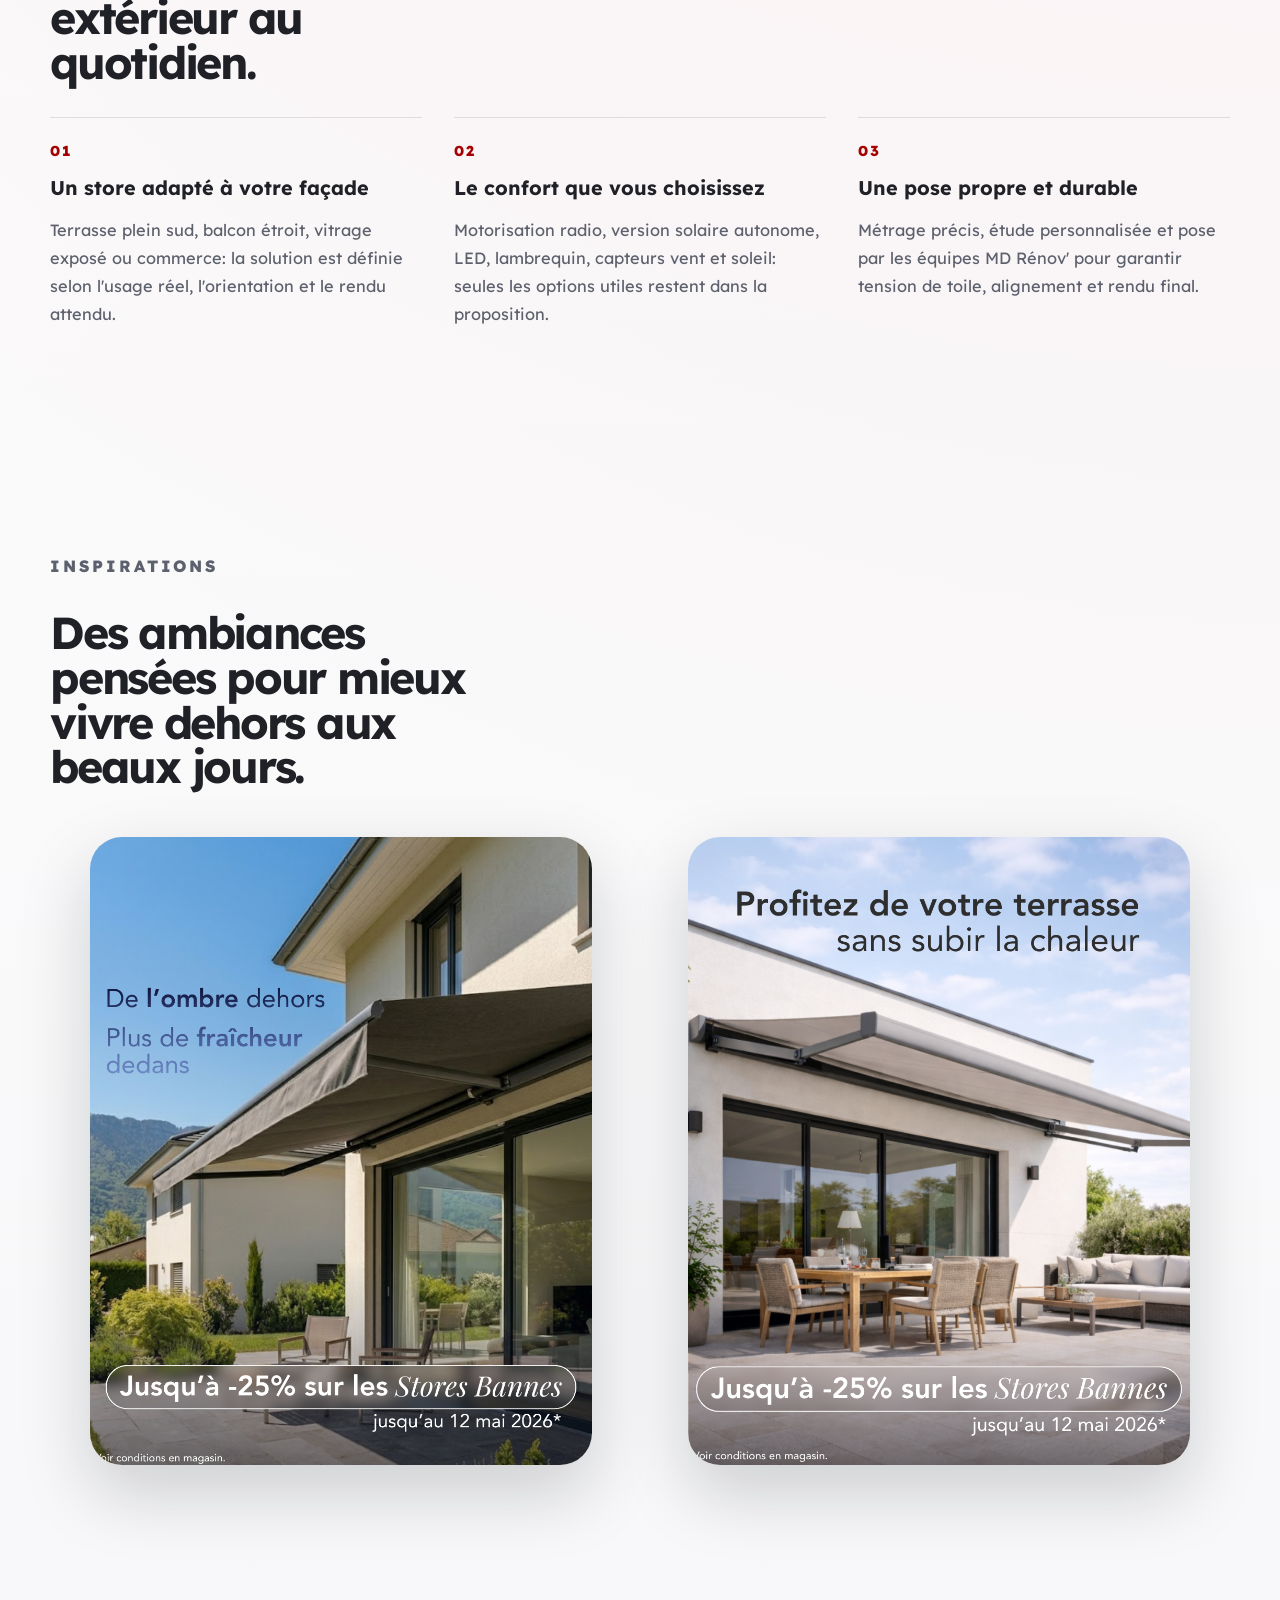
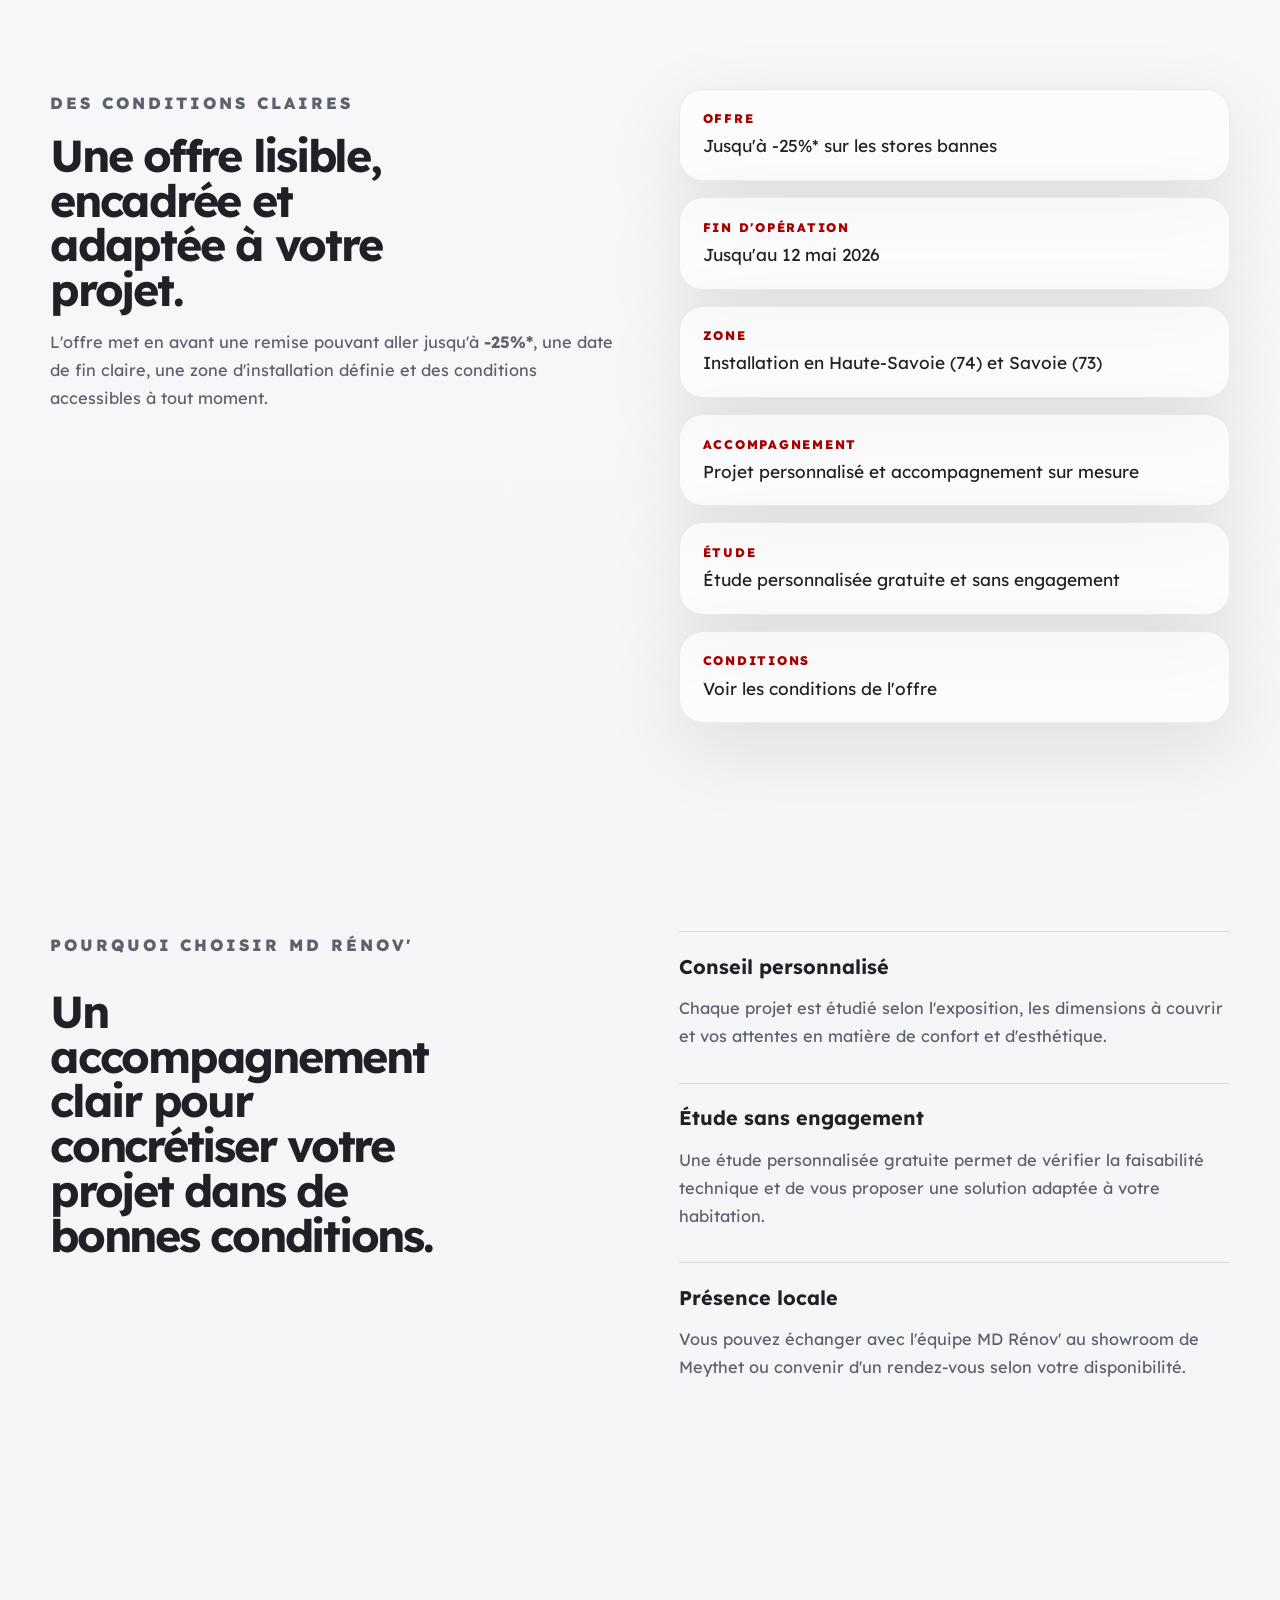
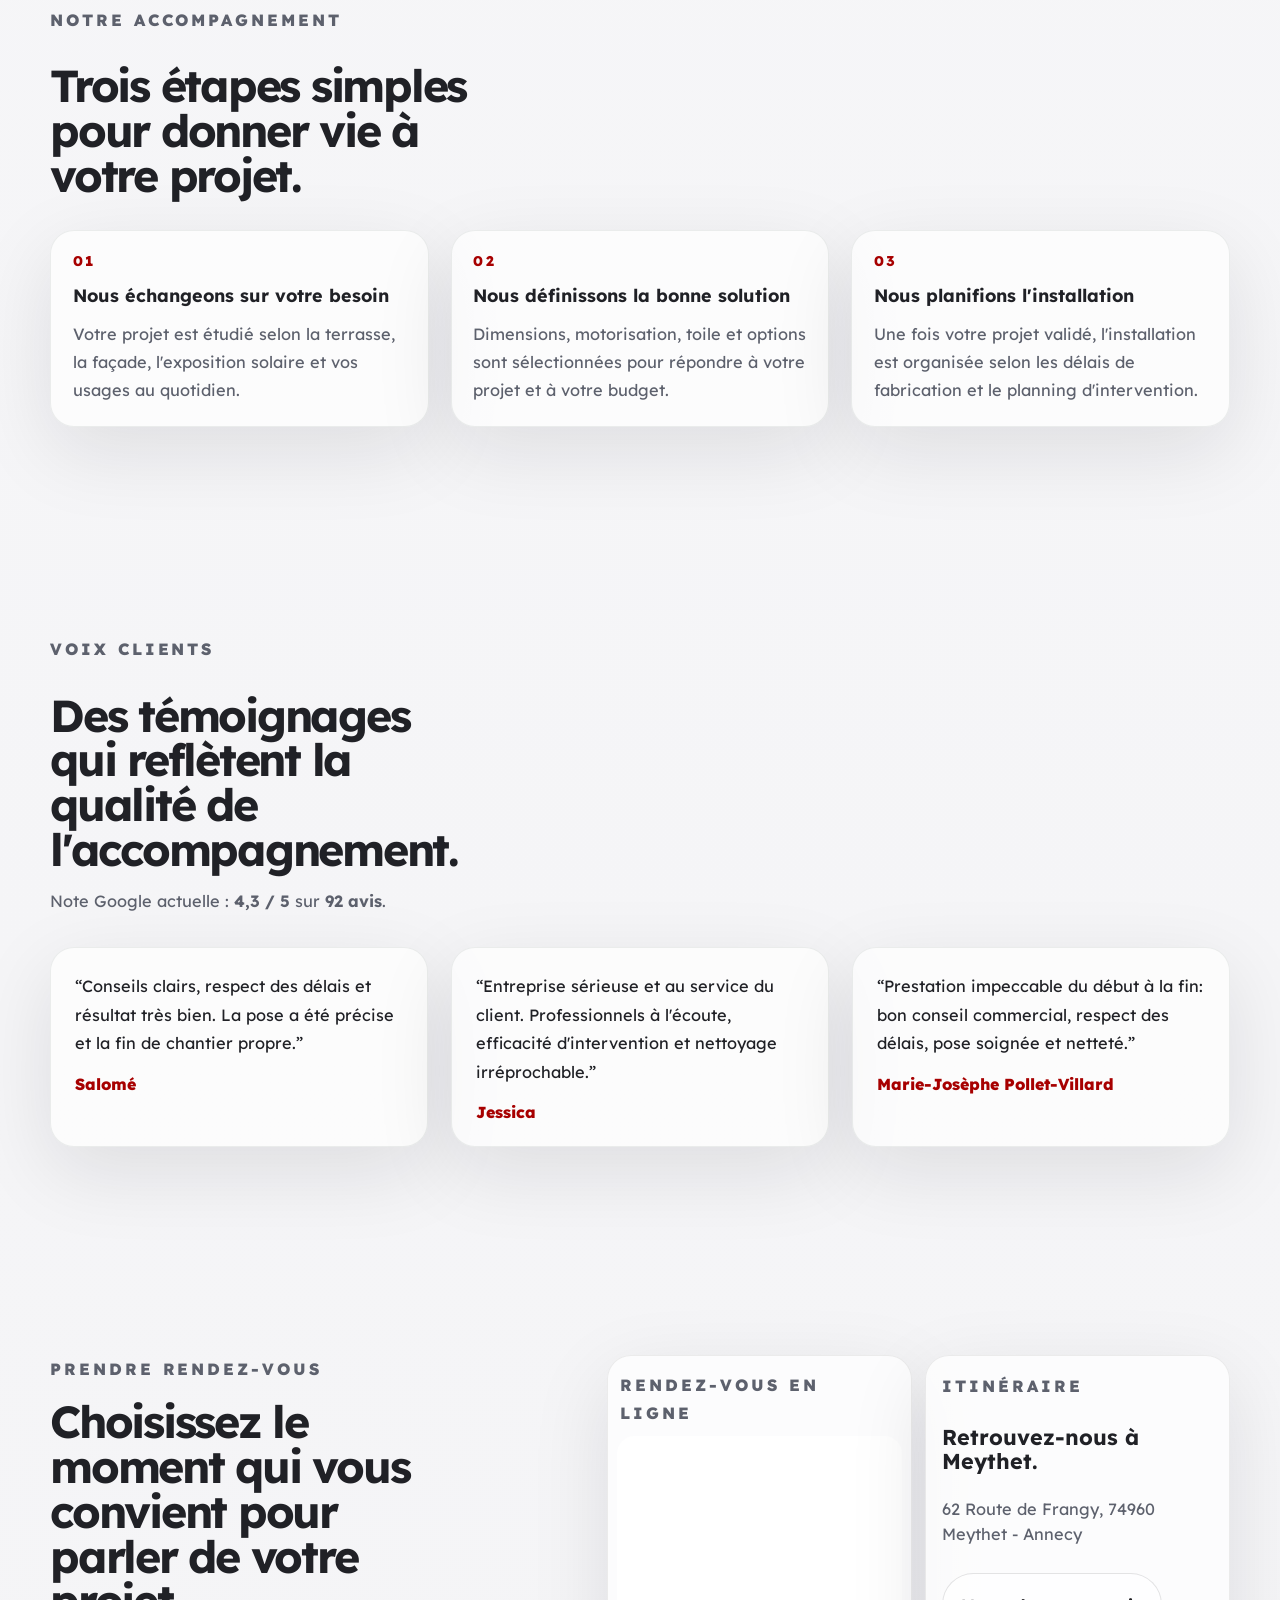
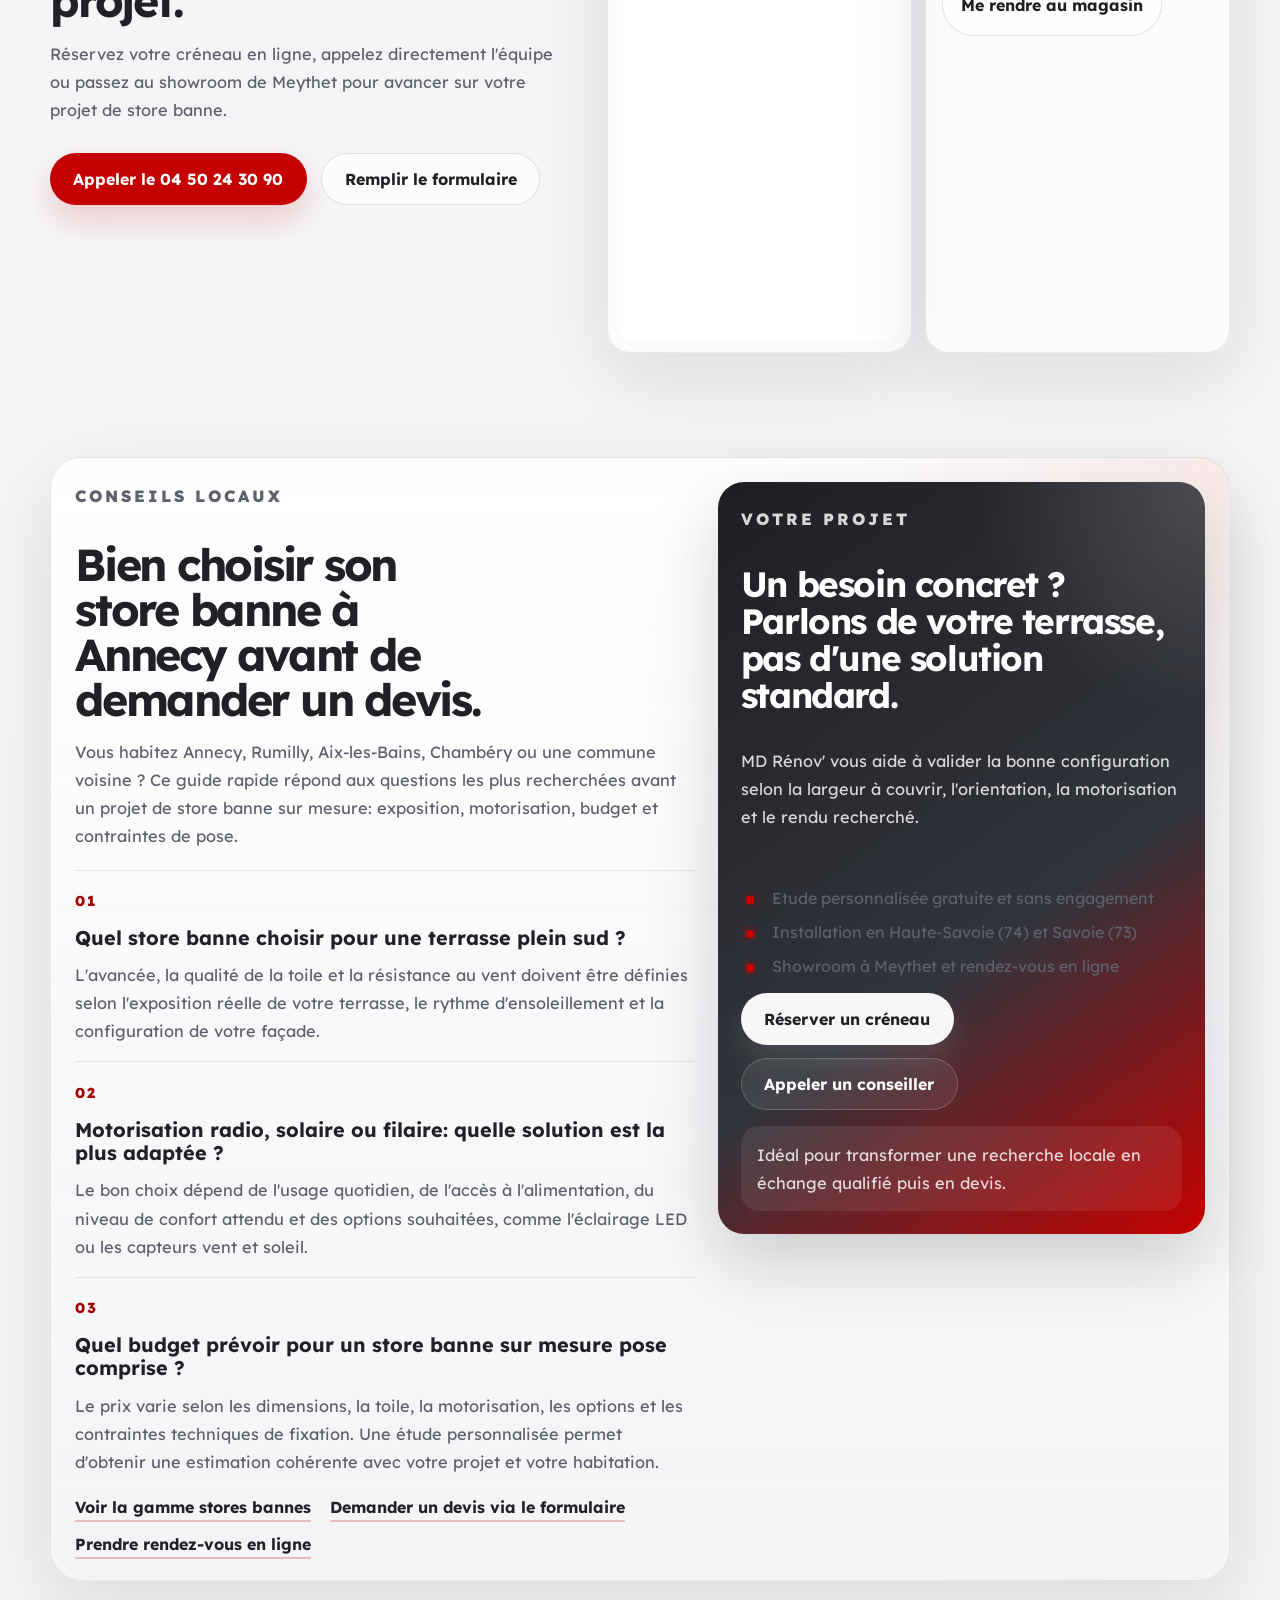
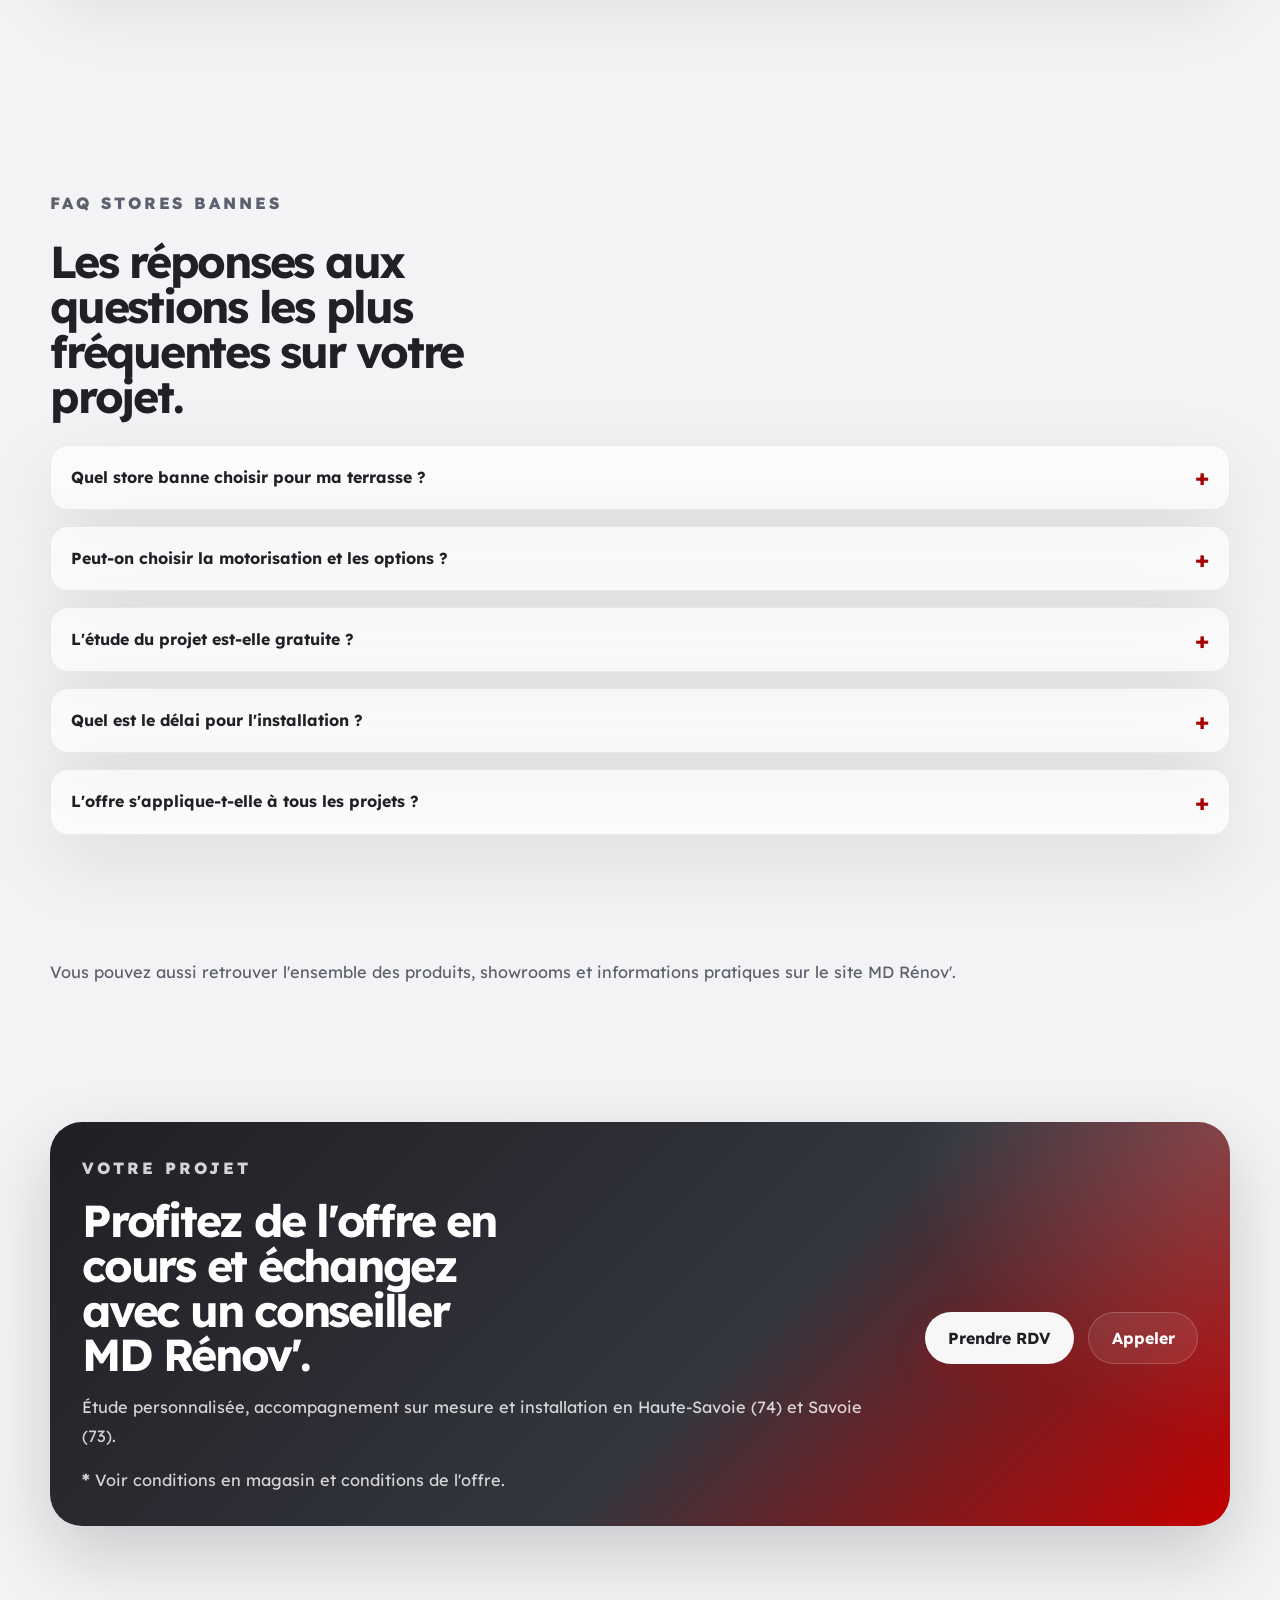
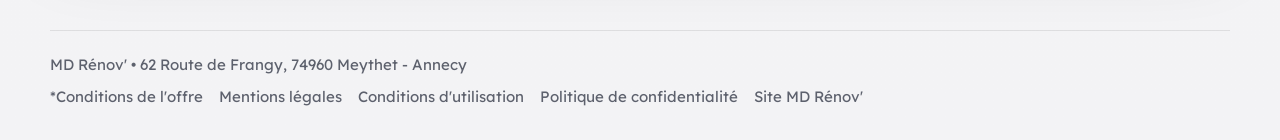
==== commit 54ad5aec: "Add files via upload" ====
--- a/index.html
+++ b/index.html
@@ -470,6 +470,86 @@
         </div>
       </section>
 
+      <section class="section section--acquisition" id="conseils-locaux">
+        <div class="container acquisition-shell">
+          <div class="acquisition-copy reveal">
+            <p class="eyebrow">Conseils locaux</p>
+            <h2>Bien choisir son store banne &agrave; Annecy avant de demander un devis.</h2>
+            <p class="acquisition-lead">
+              Vous habitez Annecy, Rumilly, Aix-les-Bains, Chamb&eacute;ry ou une commune voisine ?
+              Ce guide rapide r&eacute;pond aux questions les plus recherch&eacute;es avant un projet de
+              store banne sur mesure: exposition, motorisation, budget et contraintes de pose.
+            </p>
+
+            <div class="acquisition-topics">
+              <article class="acquisition-topic">
+                <span class="step">01</span>
+                <h3>Quel store banne choisir pour une terrasse plein sud ?</h3>
+                <p>
+                  L'avanc&eacute;e, la qualit&eacute; de la toile et la r&eacute;sistance au vent doivent &ecirc;tre
+                  d&eacute;finies selon l'exposition r&eacute;elle de votre terrasse, le rythme d'ensoleillement
+                  et la configuration de votre fa&ccedil;ade.
+                </p>
+              </article>
+
+              <article class="acquisition-topic">
+                <span class="step">02</span>
+                <h3>Motorisation radio, solaire ou filaire: quelle solution est la plus adapt&eacute;e ?</h3>
+                <p>
+                  Le bon choix d&eacute;pend de l'usage quotidien, de l'acc&egrave;s &agrave; l'alimentation,
+                  du niveau de confort attendu et des options souhait&eacute;es, comme l'&eacute;clairage LED
+                  ou les capteurs vent et soleil.
+                </p>
+              </article>
+
+              <article class="acquisition-topic">
+                <span class="step">03</span>
+                <h3>Quel budget pr&eacute;voir pour un store banne sur mesure pose comprise ?</h3>
+                <p>
+                  Le prix varie selon les dimensions, la toile, la motorisation, les options et les
+                  contraintes techniques de fixation. Une &eacute;tude personnalis&eacute;e permet d'obtenir une
+                  estimation coh&eacute;rente avec votre projet et votre habitation.
+                </p>
+              </article>
+            </div>
+
+            <div class="acquisition-links" aria-label="Liens utiles">
+              <a href="https://www.mdrenov-menuiserie.com/produits/stores-bannes" target="_blank" rel="noopener noreferrer">
+                Voir la gamme stores bannes
+              </a>
+              <a href="https://www.mdrenov-menuiserie.com/contact#Contact-Form" target="_blank" rel="noopener noreferrer">
+                Demander un devis via le formulaire
+              </a>
+              <a href="#agendize">Prendre rendez-vous en ligne</a>
+            </div>
+          </div>
+
+          <aside class="acquisition-rail reveal" aria-label="Prendre contact pour votre projet">
+            <p class="eyebrow">Votre projet</p>
+            <h3>Un besoin concret ? Parlons de votre terrasse, pas d'une solution standard.</h3>
+            <p>
+              MD R&eacute;nov' vous aide &agrave; valider la bonne configuration selon la largeur &agrave; couvrir,
+              l'orientation, la motorisation et le rendu recherch&eacute;.
+            </p>
+
+            <ul class="feature-list acquisition-list">
+              <li>Etude personnalis&eacute;e gratuite et sans engagement</li>
+              <li>Installation en Haute-Savoie (74) et Savoie (73)</li>
+              <li>Showroom &agrave; Meythet et rendez-vous en ligne</li>
+            </ul>
+
+            <div class="acquisition-actions">
+              <a class="button button--primary" href="#agendize">R&eacute;server un cr&eacute;neau</a>
+              <a class="button button--ghost" href="tel:+33450243090">Appeler un conseiller</a>
+            </div>
+
+            <p class="acquisition-note">
+              Id&eacute;al pour transformer une recherche locale en &eacute;change qualifi&eacute; puis en devis.
+            </p>
+          </aside>
+        </div>
+      </section>
+
       <section class="section" id="faq">
         <div class="container">
           <div class="section-intro reveal">
--- a/styles.css
+++ b/styles.css
@@ -822,6 +822,158 @@
   gap: 1rem;
 }
 
+.section--acquisition {
+  padding-top: 0;
+}
+
+.acquisition-shell {
+  display: grid;
+  grid-template-columns: minmax(0, 1.12fr) minmax(320px, 0.88fr);
+  gap: 1.4rem;
+  align-items: start;
+  padding: 1.5rem;
+  border: 1px solid rgba(31, 31, 35, 0.08);
+  border-radius: var(--radius-xl);
+  background:
+    radial-gradient(circle at top right, rgba(197, 0, 0, 0.08), transparent 24%),
+    linear-gradient(180deg, rgba(255, 255, 255, 0.94), rgba(244, 244, 247, 0.88));
+  box-shadow: var(--shadow-soft);
+}
+
+.acquisition-copy {
+  display: grid;
+  gap: 1rem;
+}
+
+.acquisition-lead {
+  margin: 0;
+  max-width: 62ch;
+  color: var(--muted);
+  line-height: 1.72;
+  font-size: 1.02rem;
+}
+
+.acquisition-topics {
+  display: grid;
+  gap: 1rem;
+  margin-top: 0.25rem;
+}
+
+.acquisition-topic {
+  padding-top: 1.2rem;
+  border-top: 1px solid rgba(31, 31, 35, 0.1);
+}
+
+.acquisition-topic h3,
+.acquisition-rail h3 {
+  max-width: none;
+}
+
+.acquisition-topic p {
+  margin: 0.75rem 0 0;
+  color: var(--muted);
+  line-height: 1.72;
+}
+
+.acquisition-links {
+  display: flex;
+  flex-wrap: wrap;
+  gap: 0.8rem 1.2rem;
+  margin-top: 0.2rem;
+}
+
+.acquisition-links a {
+  position: relative;
+  color: var(--ink);
+  font-weight: 700;
+  line-height: 1.5;
+}
+
+.acquisition-links a::after {
+  content: "";
+  position: absolute;
+  left: 0;
+  right: 0;
+  bottom: -0.18rem;
+  height: 2px;
+  border-radius: 999px;
+  background: rgba(197, 0, 0, 0.24);
+  transform-origin: left center;
+  transition: transform 180ms ease, background-color 180ms ease;
+}
+
+.acquisition-links a:hover::after,
+.acquisition-links a:focus-visible::after {
+  background: rgba(197, 0, 0, 0.72);
+  transform: scaleX(1.02);
+}
+
+.acquisition-rail {
+  position: sticky;
+  top: 106px;
+  display: grid;
+  gap: 1rem;
+  padding: 1.45rem;
+  border-radius: calc(var(--radius-xl) - 6px);
+  color: var(--white);
+  background:
+    radial-gradient(circle at top right, rgba(255, 255, 255, 0.16), transparent 26%),
+    linear-gradient(145deg, #1f1f23 0%, #32343c 60%, #c50000 100%);
+  box-shadow: var(--shadow-strong);
+}
+
+.acquisition-rail .eyebrow,
+.acquisition-rail p {
+  color: rgba(255, 255, 255, 0.82);
+}
+
+.acquisition-rail h3 {
+  font-size: clamp(1.5rem, 2.8vw, 2.2rem);
+  line-height: 1.06;
+  letter-spacing: -0.04em;
+}
+
+.acquisition-list {
+  margin: 0;
+}
+
+.acquisition-list li {
+  color: rgba(255, 255, 255, 0.82);
+}
+
+.acquisition-list li::before {
+  background:
+    radial-gradient(circle at center, rgba(255, 255, 255, 0.9) 0 34%, transparent 35%),
+    rgba(255, 255, 255, 0.16);
+}
+
+.acquisition-actions {
+  display: flex;
+  flex-wrap: wrap;
+  gap: 0.8rem;
+}
+
+.acquisition-rail .button--primary {
+  color: var(--pine);
+  background: var(--sand);
+  box-shadow: 0 16px 28px rgba(255, 255, 255, 0.1);
+}
+
+.acquisition-rail .button--ghost {
+  color: var(--white);
+  background: rgba(255, 255, 255, 0.08);
+  border-color: rgba(255, 255, 255, 0.18);
+}
+
+.acquisition-note {
+  margin: 0;
+  padding: 0.9rem 1rem;
+  border-radius: 18px;
+  background: rgba(255, 255, 255, 0.08);
+  font-size: 0.92rem;
+  line-height: 1.6;
+}
+
 .benefits-grid {
   display: grid;
   grid-template-columns: repeat(3, minmax(0, 1fr));
@@ -1062,12 +1214,16 @@
 }
 
 .section-links-minimal {
-  padding-top: 0;
+  padding: 0;
 }
 
 .section-links-minimal p {
   margin: 0;
   color: var(--muted);
+}
+
+.section--links {
+  padding: 1.2rem 0 2rem;
 }
 
 .legal-page .site-header {
@@ -1253,6 +1409,7 @@
   .hero-grid,
   .split-grid,
   .proof-grid,
+  .acquisition-shell,
   .feature-grid,
   .cta-box {
     grid-template-columns: 1fr;
@@ -1294,8 +1451,13 @@
   .section { padding: 4rem 0; }
   .hero-actions,
   .cta-actions,
-  .contact-card__actions {
+  .contact-card__actions,
+  .acquisition-actions {
     gap: 0.7rem;
+  }
+  .acquisition-rail {
+    position: relative;
+    top: auto;
   }
   .mobile-bar {
     position: fixed;
@@ -1411,6 +1573,33 @@
     grid-template-columns: 1fr;
     gap: 0.65rem;
   }
+  .acquisition-shell {
+    padding: 1rem;
+    gap: 1rem;
+  }
+  .acquisition-topic {
+    padding-top: 1rem;
+  }
+  .acquisition-links {
+    display: grid;
+    gap: 0.8rem;
+  }
+  .acquisition-actions {
+    display: grid;
+    grid-template-columns: 1fr;
+  }
+  .acquisition-actions .button {
+    width: 100%;
+    min-height: 48px;
+  }
+  .acquisition-rail {
+    padding: 1.1rem;
+    border-radius: 20px;
+  }
+  .acquisition-note {
+    padding: 0.8rem 0.85rem;
+    font-size: 0.86rem;
+  }
   .hero-proof {
     justify-content: center;
     width: 100%;
@@ -1536,6 +1725,9 @@
     max-width: 30ch;
     line-height: 1.55;
   }
+  .section--links {
+    padding: 0.9rem 0 1.6rem;
+  }
   .site-footer__links {
     display: grid;
     gap: 0.35rem;
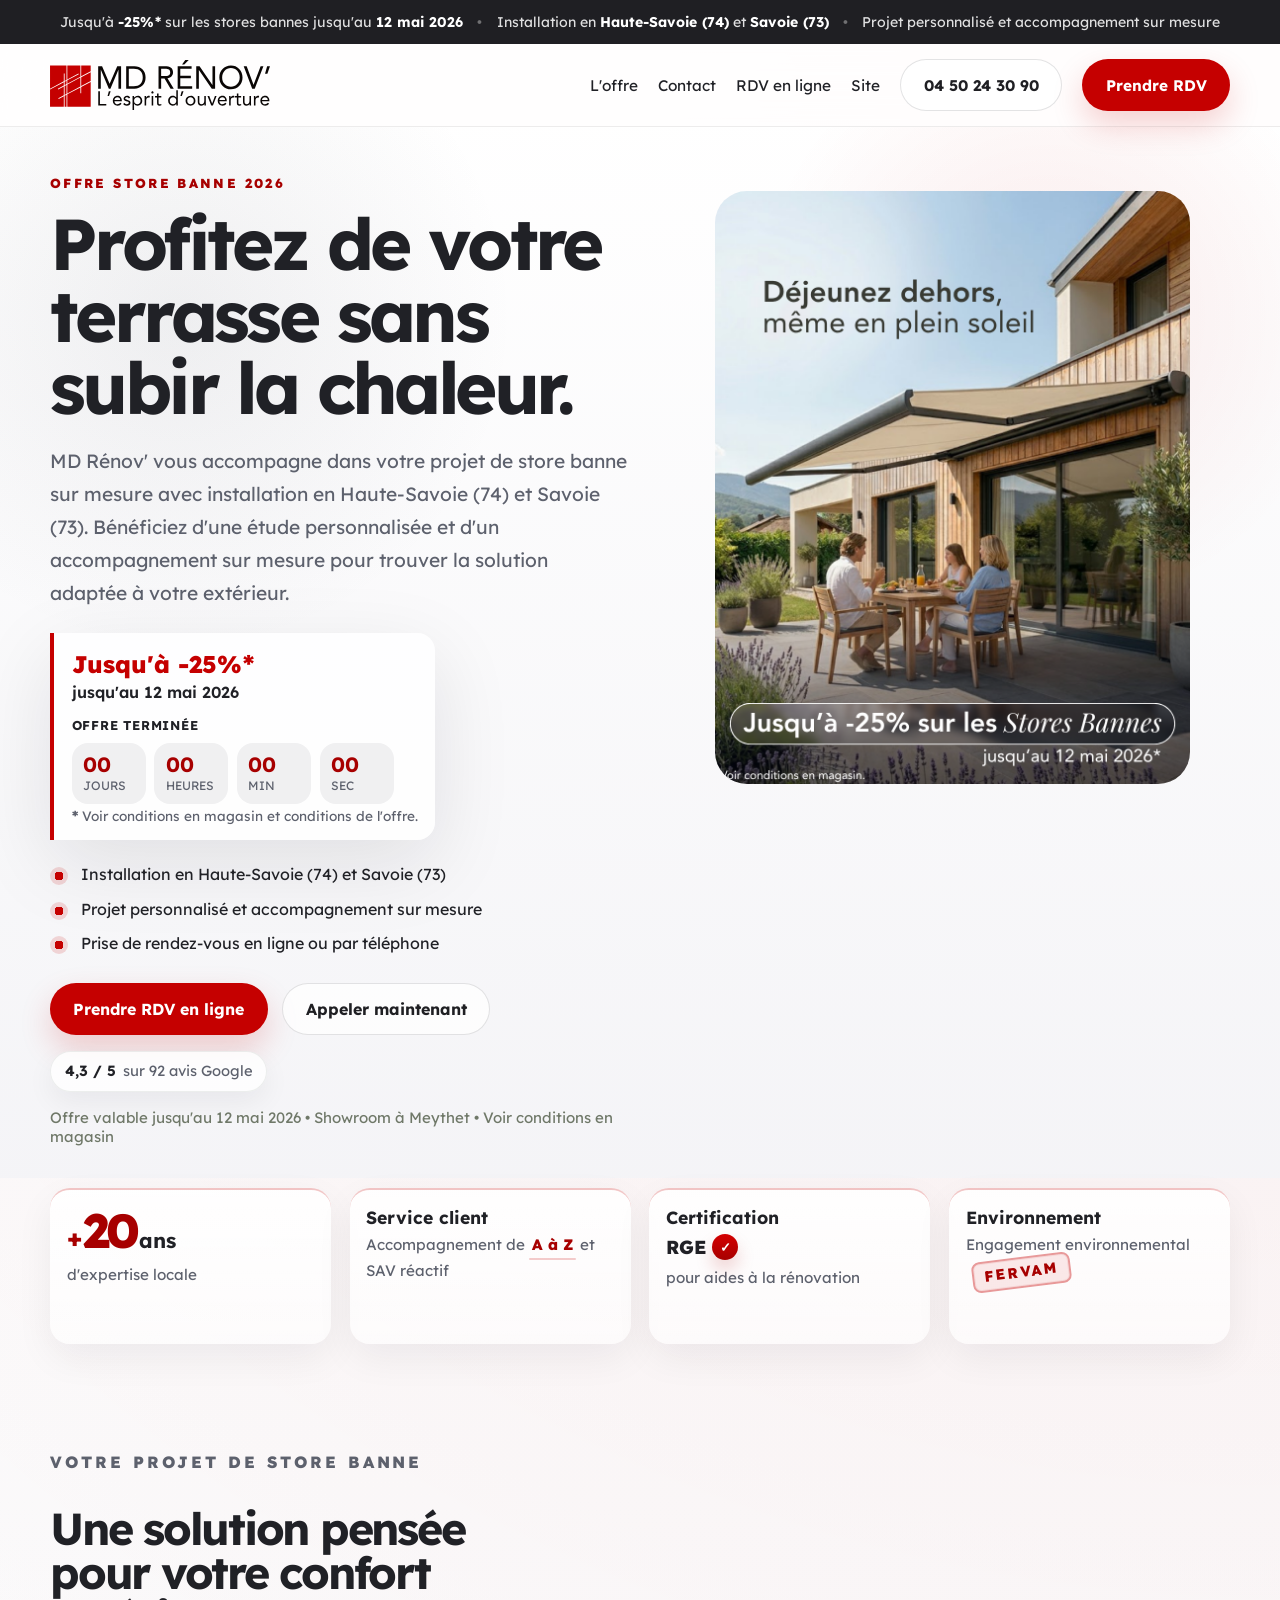
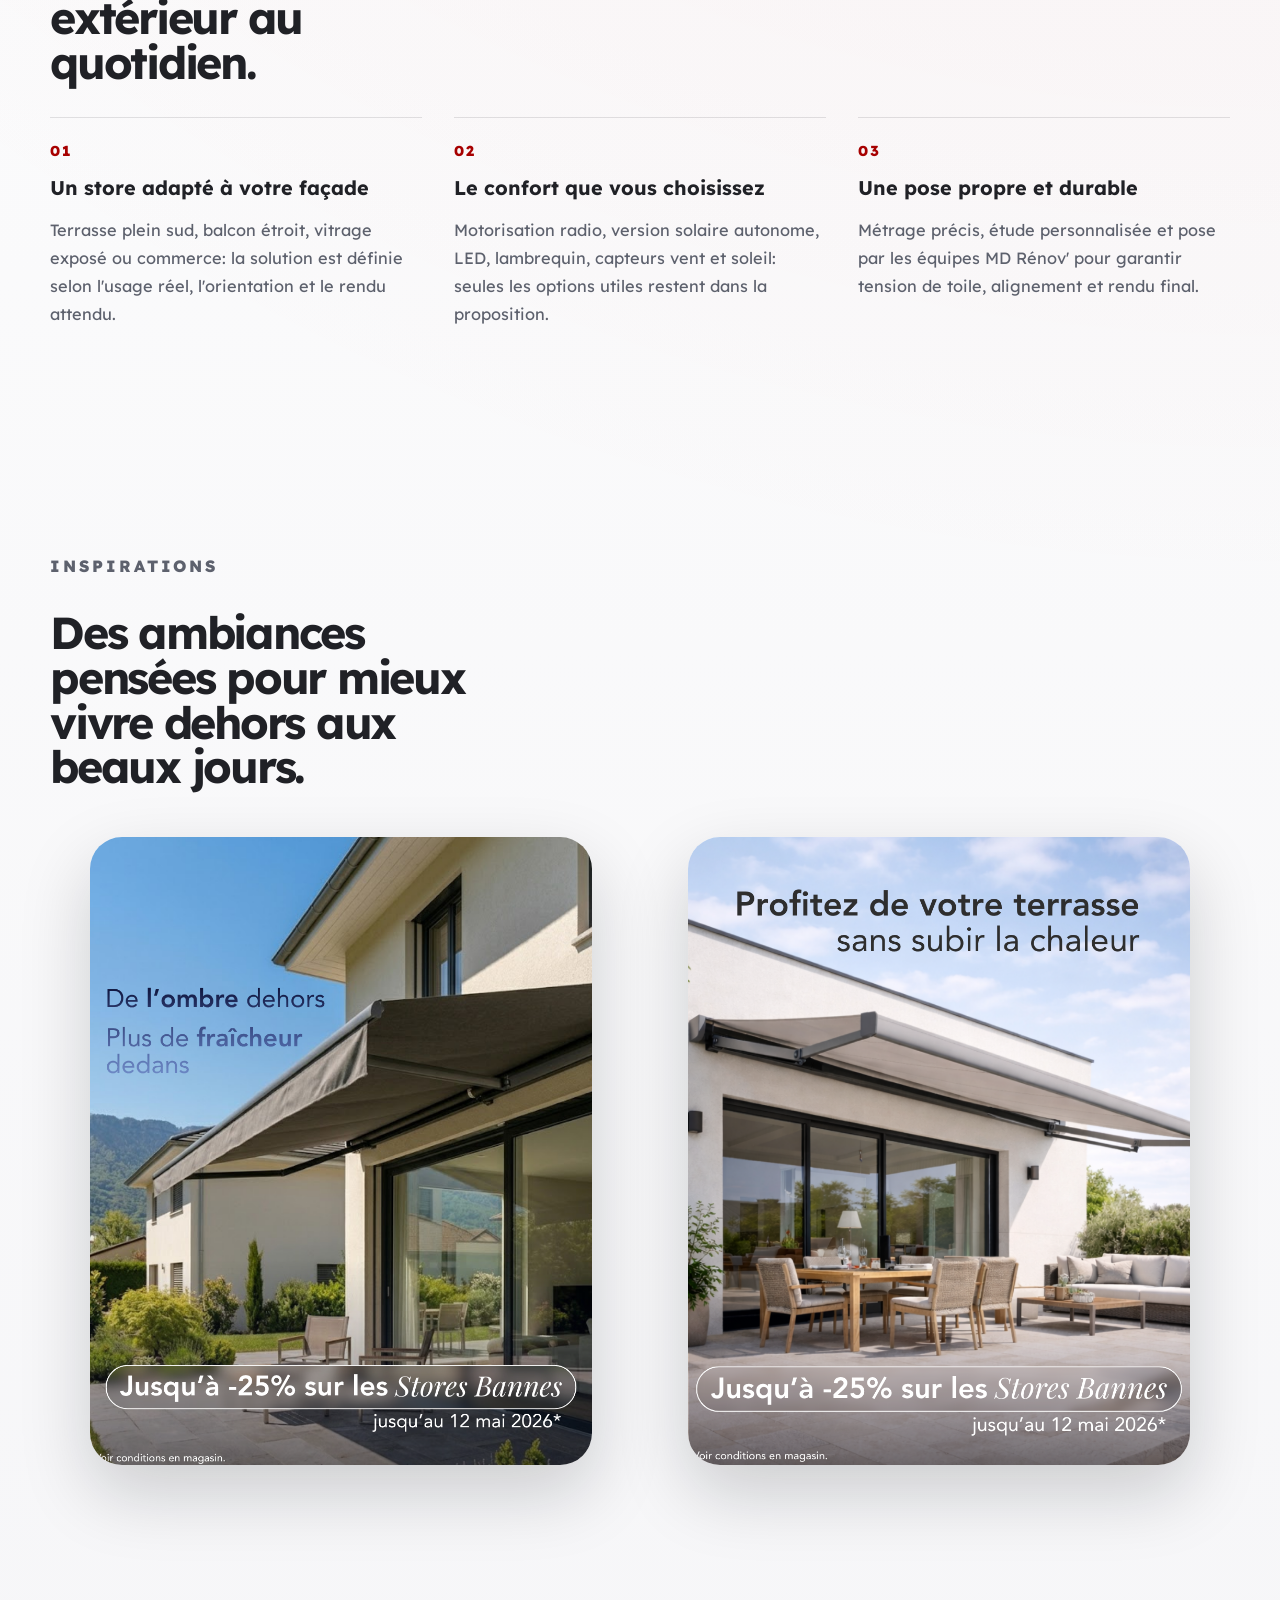
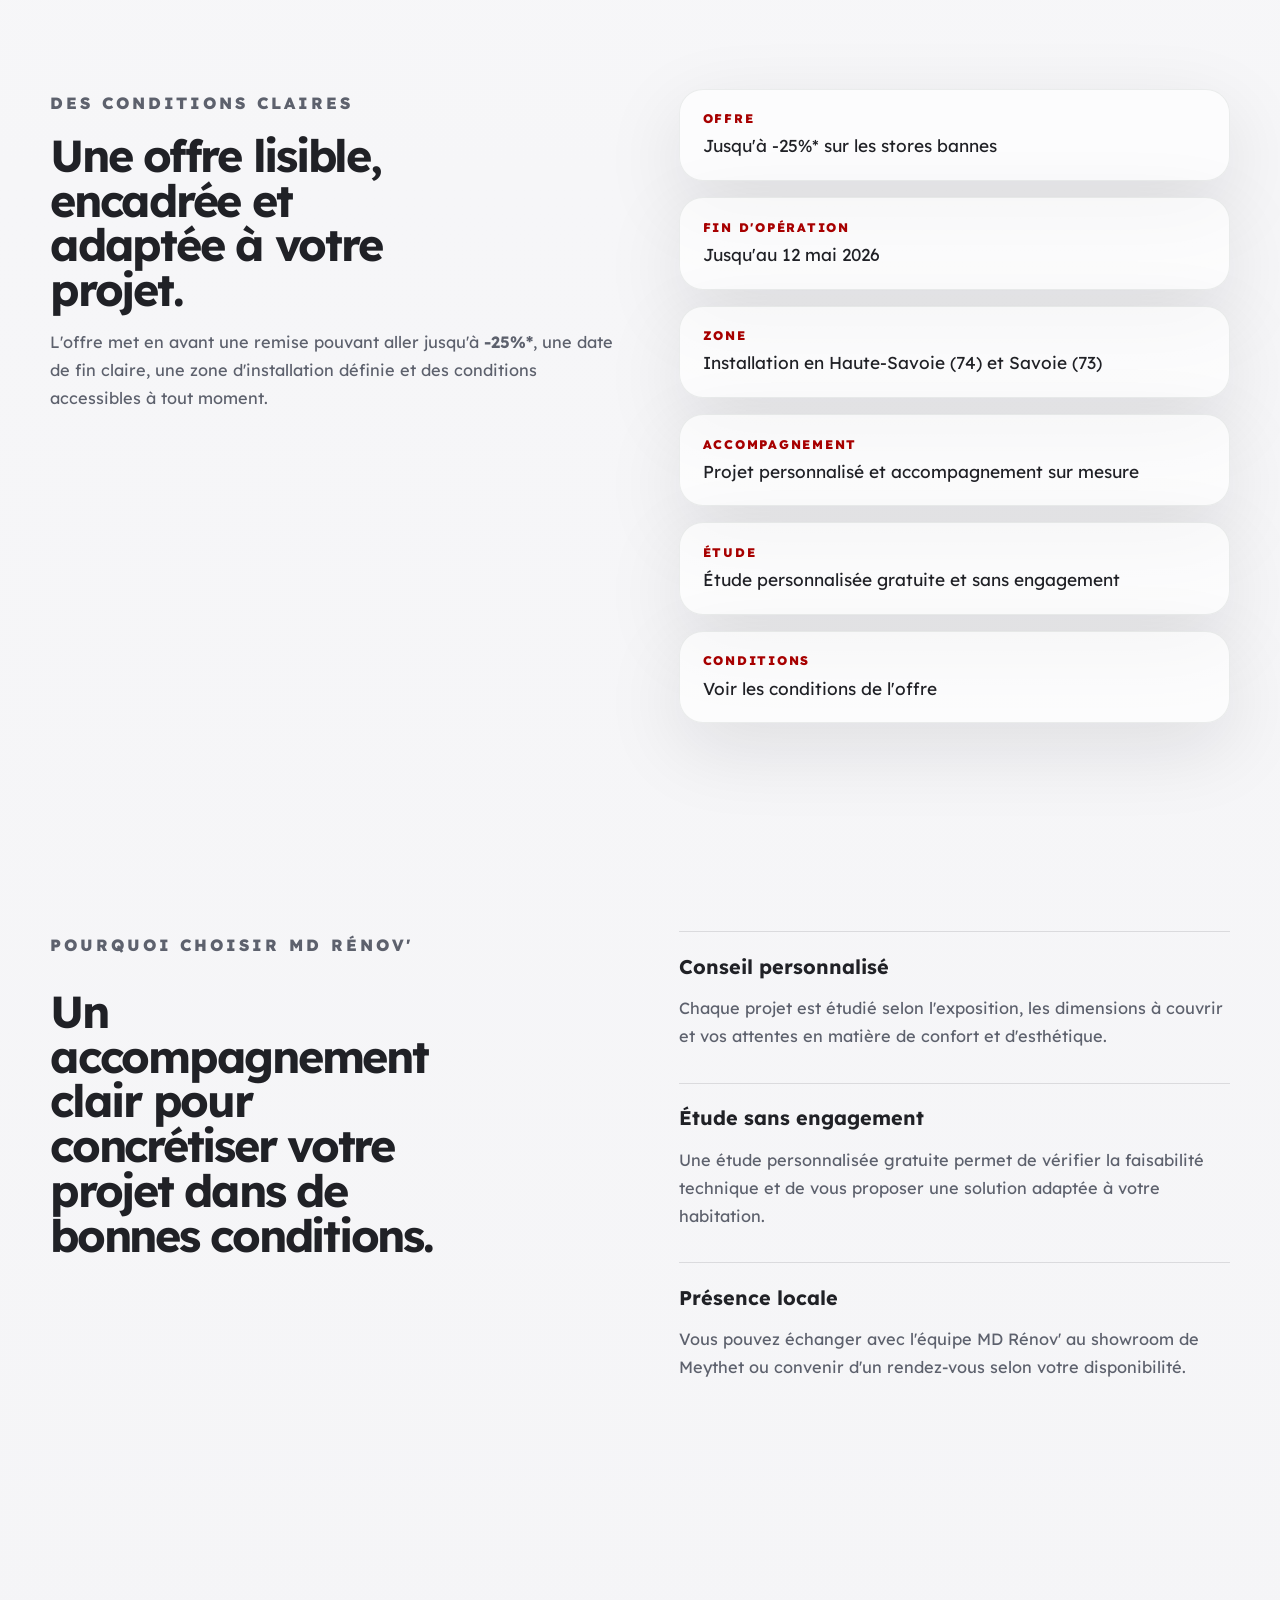
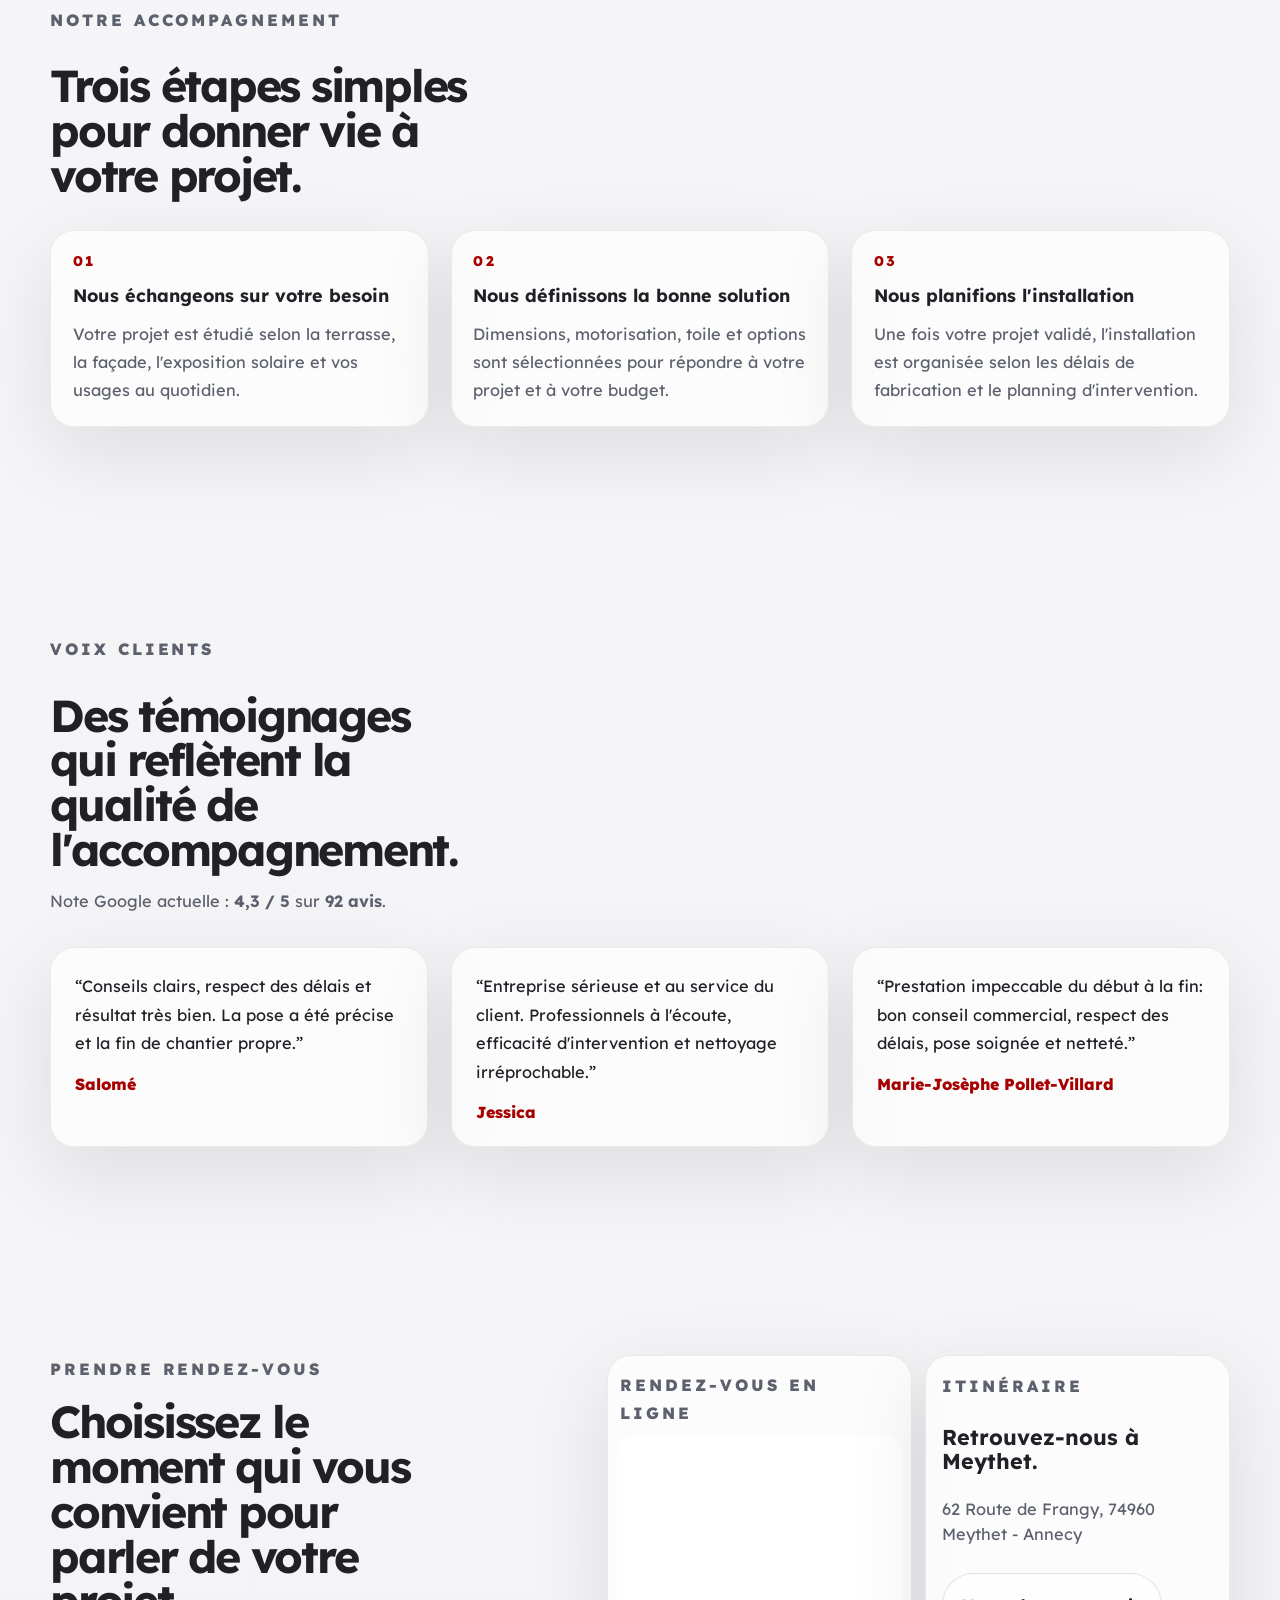
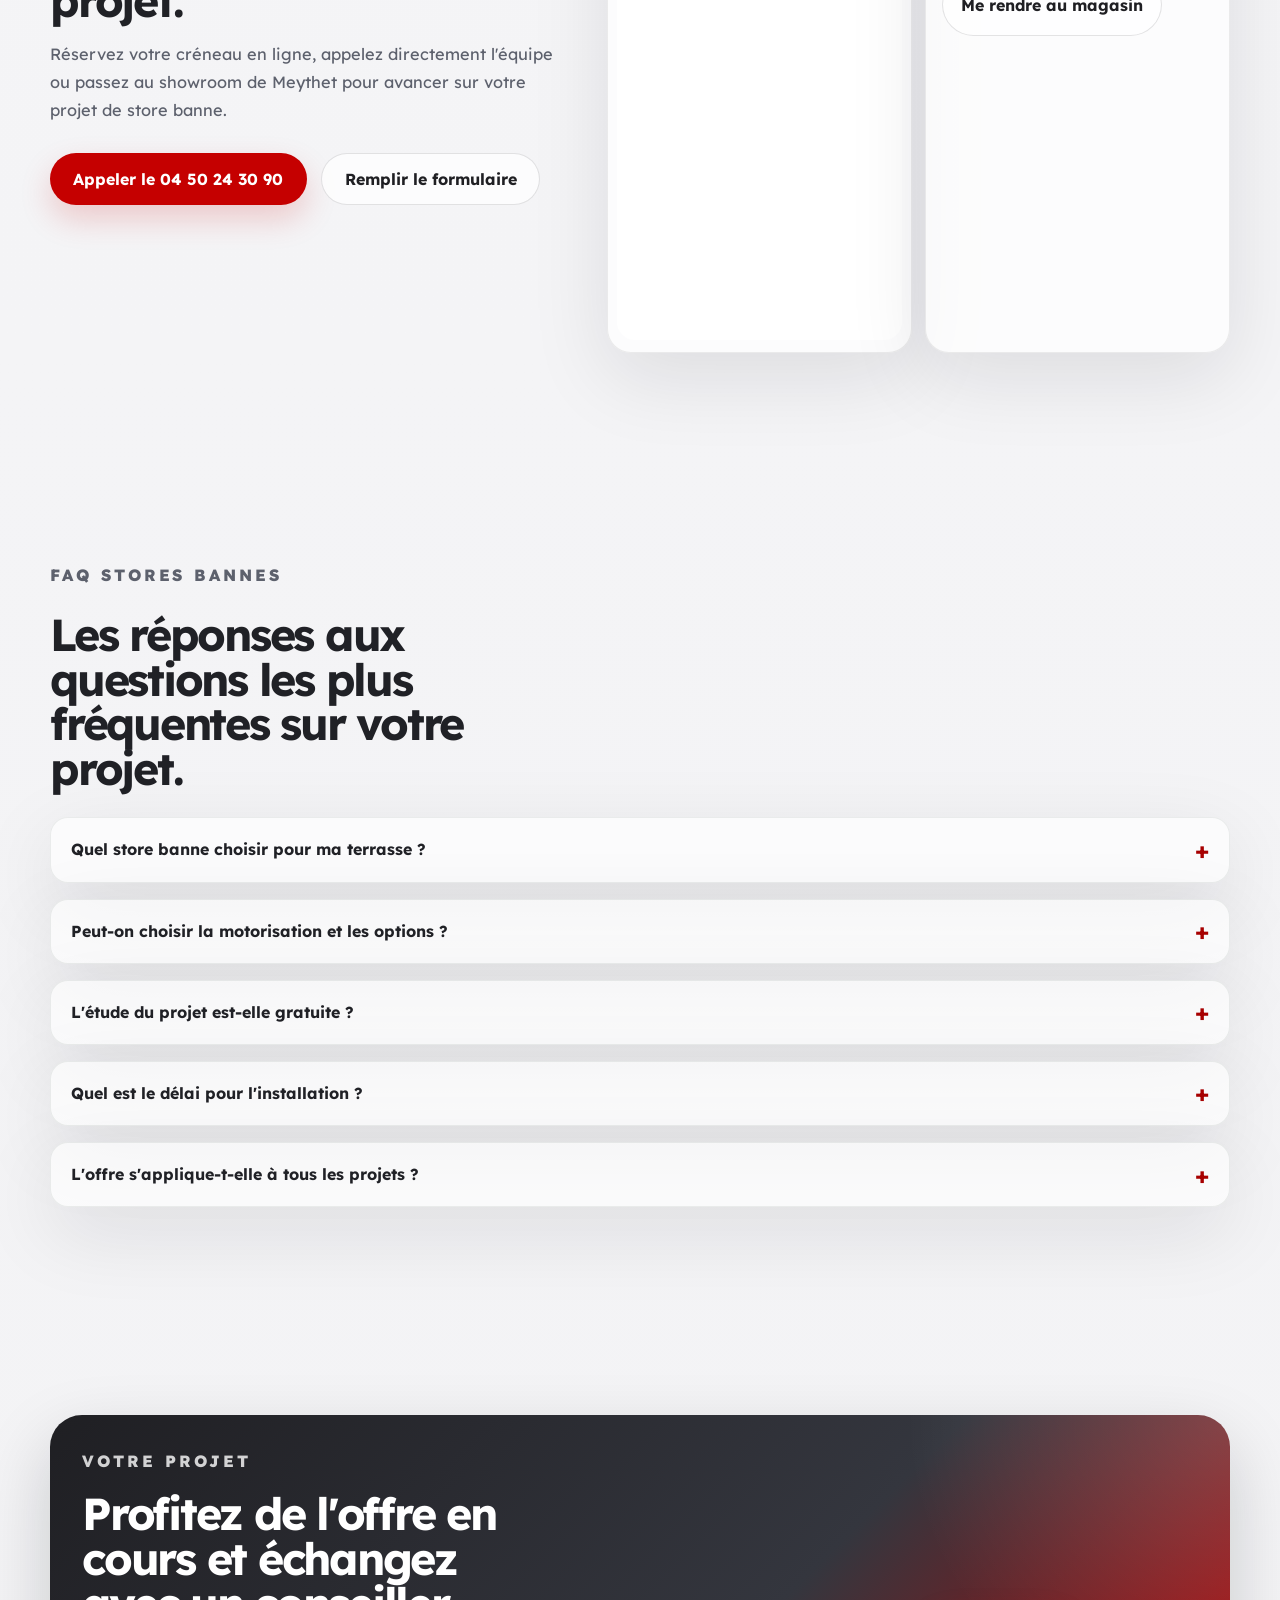
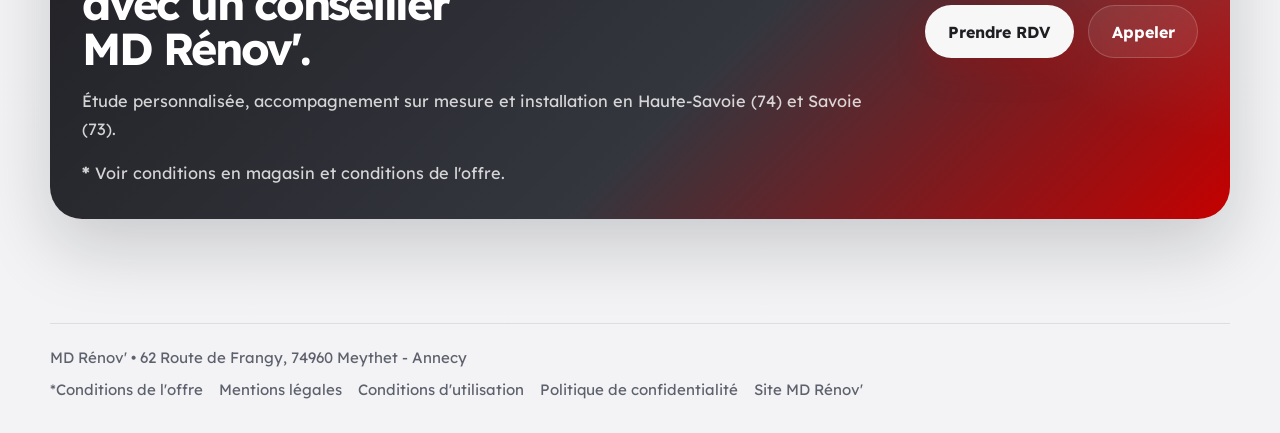
==== commit dec96744: "Add files via upload" ====
--- a/index.html
+++ b/index.html
@@ -470,86 +470,6 @@
         </div>
       </section>
 
-      <section class="section section--acquisition" id="conseils-locaux">
-        <div class="container acquisition-shell">
-          <div class="acquisition-copy reveal">
-            <p class="eyebrow">Conseils locaux</p>
-            <h2>Bien choisir son store banne &agrave; Annecy avant de demander un devis.</h2>
-            <p class="acquisition-lead">
-              Vous habitez Annecy, Rumilly, Aix-les-Bains, Chamb&eacute;ry ou une commune voisine ?
-              Ce guide rapide r&eacute;pond aux questions les plus recherch&eacute;es avant un projet de
-              store banne sur mesure: exposition, motorisation, budget et contraintes de pose.
-            </p>
-
-            <div class="acquisition-topics">
-              <article class="acquisition-topic">
-                <span class="step">01</span>
-                <h3>Quel store banne choisir pour une terrasse plein sud ?</h3>
-                <p>
-                  L'avanc&eacute;e, la qualit&eacute; de la toile et la r&eacute;sistance au vent doivent &ecirc;tre
-                  d&eacute;finies selon l'exposition r&eacute;elle de votre terrasse, le rythme d'ensoleillement
-                  et la configuration de votre fa&ccedil;ade.
-                </p>
-              </article>
-
-              <article class="acquisition-topic">
-                <span class="step">02</span>
-                <h3>Motorisation radio, solaire ou filaire: quelle solution est la plus adapt&eacute;e ?</h3>
-                <p>
-                  Le bon choix d&eacute;pend de l'usage quotidien, de l'acc&egrave;s &agrave; l'alimentation,
-                  du niveau de confort attendu et des options souhait&eacute;es, comme l'&eacute;clairage LED
-                  ou les capteurs vent et soleil.
-                </p>
-              </article>
-
-              <article class="acquisition-topic">
-                <span class="step">03</span>
-                <h3>Quel budget pr&eacute;voir pour un store banne sur mesure pose comprise ?</h3>
-                <p>
-                  Le prix varie selon les dimensions, la toile, la motorisation, les options et les
-                  contraintes techniques de fixation. Une &eacute;tude personnalis&eacute;e permet d'obtenir une
-                  estimation coh&eacute;rente avec votre projet et votre habitation.
-                </p>
-              </article>
-            </div>
-
-            <div class="acquisition-links" aria-label="Liens utiles">
-              <a href="https://www.mdrenov-menuiserie.com/produits/stores-bannes" target="_blank" rel="noopener noreferrer">
-                Voir la gamme stores bannes
-              </a>
-              <a href="https://www.mdrenov-menuiserie.com/contact#Contact-Form" target="_blank" rel="noopener noreferrer">
-                Demander un devis via le formulaire
-              </a>
-              <a href="#agendize">Prendre rendez-vous en ligne</a>
-            </div>
-          </div>
-
-          <aside class="acquisition-rail reveal" aria-label="Prendre contact pour votre projet">
-            <p class="eyebrow">Votre projet</p>
-            <h3>Un besoin concret ? Parlons de votre terrasse, pas d'une solution standard.</h3>
-            <p>
-              MD R&eacute;nov' vous aide &agrave; valider la bonne configuration selon la largeur &agrave; couvrir,
-              l'orientation, la motorisation et le rendu recherch&eacute;.
-            </p>
-
-            <ul class="feature-list acquisition-list">
-              <li>Etude personnalis&eacute;e gratuite et sans engagement</li>
-              <li>Installation en Haute-Savoie (74) et Savoie (73)</li>
-              <li>Showroom &agrave; Meythet et rendez-vous en ligne</li>
-            </ul>
-
-            <div class="acquisition-actions">
-              <a class="button button--primary" href="#agendize">R&eacute;server un cr&eacute;neau</a>
-              <a class="button button--ghost" href="tel:+33450243090">Appeler un conseiller</a>
-            </div>
-
-            <p class="acquisition-note">
-              Id&eacute;al pour transformer une recherche locale en &eacute;change qualifi&eacute; puis en devis.
-            </p>
-          </aside>
-        </div>
-      </section>
-
       <section class="section" id="faq">
         <div class="container">
           <div class="section-intro reveal">
@@ -581,15 +501,6 @@
         </div>
       </section>
 
-      <section class="section section--links">
-        <div class="container section-links-minimal reveal">
-          <p>
-            Vous pouvez aussi retrouver l'ensemble des produits, showrooms et informations pratiques sur
-            <a href="https://www.mdrenov-menuiserie.com" target="_blank" rel="noopener noreferrer">le site MD Rénov'</a>.
-          </p>
-        </div>
-      </section>
-
       <section class="section">
         <div class="container cta-box reveal">
           <div>
--- a/styles.css
+++ b/styles.css
@@ -822,157 +822,6 @@
   gap: 1rem;
 }
 
-.section--acquisition {
-  padding-top: 0;
-}
-
-.acquisition-shell {
-  display: grid;
-  grid-template-columns: minmax(0, 1.12fr) minmax(320px, 0.88fr);
-  gap: 1.4rem;
-  align-items: start;
-  padding: 1.5rem;
-  border: 1px solid rgba(31, 31, 35, 0.08);
-  border-radius: var(--radius-xl);
-  background:
-    radial-gradient(circle at top right, rgba(197, 0, 0, 0.08), transparent 24%),
-    linear-gradient(180deg, rgba(255, 255, 255, 0.94), rgba(244, 244, 247, 0.88));
-  box-shadow: var(--shadow-soft);
-}
-
-.acquisition-copy {
-  display: grid;
-  gap: 1rem;
-}
-
-.acquisition-lead {
-  margin: 0;
-  max-width: 62ch;
-  color: var(--muted);
-  line-height: 1.72;
-  font-size: 1.02rem;
-}
-
-.acquisition-topics {
-  display: grid;
-  gap: 1rem;
-  margin-top: 0.25rem;
-}
-
-.acquisition-topic {
-  padding-top: 1.2rem;
-  border-top: 1px solid rgba(31, 31, 35, 0.1);
-}
-
-.acquisition-topic h3,
-.acquisition-rail h3 {
-  max-width: none;
-}
-
-.acquisition-topic p {
-  margin: 0.75rem 0 0;
-  color: var(--muted);
-  line-height: 1.72;
-}
-
-.acquisition-links {
-  display: flex;
-  flex-wrap: wrap;
-  gap: 0.8rem 1.2rem;
-  margin-top: 0.2rem;
-}
-
-.acquisition-links a {
-  position: relative;
-  color: var(--ink);
-  font-weight: 700;
-  line-height: 1.5;
-}
-
-.acquisition-links a::after {
-  content: "";
-  position: absolute;
-  left: 0;
-  right: 0;
-  bottom: -0.18rem;
-  height: 2px;
-  border-radius: 999px;
-  background: rgba(197, 0, 0, 0.24);
-  transform-origin: left center;
-  transition: transform 180ms ease, background-color 180ms ease;
-}
-
-.acquisition-links a:hover::after,
-.acquisition-links a:focus-visible::after {
-  background: rgba(197, 0, 0, 0.72);
-  transform: scaleX(1.02);
-}
-
-.acquisition-rail {
-  position: sticky;
-  top: 106px;
-  display: grid;
-  gap: 1rem;
-  padding: 1.45rem;
-  border-radius: calc(var(--radius-xl) - 6px);
-  color: var(--white);
-  background:
-    radial-gradient(circle at top right, rgba(255, 255, 255, 0.16), transparent 26%),
-    linear-gradient(145deg, #1f1f23 0%, #32343c 60%, #c50000 100%);
-  box-shadow: var(--shadow-strong);
-}
-
-.acquisition-rail .eyebrow,
-.acquisition-rail p {
-  color: rgba(255, 255, 255, 0.82);
-}
-
-.acquisition-rail h3 {
-  font-size: clamp(1.5rem, 2.8vw, 2.2rem);
-  line-height: 1.06;
-  letter-spacing: -0.04em;
-}
-
-.acquisition-list {
-  margin: 0;
-}
-
-.acquisition-list li {
-  color: rgba(255, 255, 255, 0.82);
-}
-
-.acquisition-list li::before {
-  background:
-    radial-gradient(circle at center, rgba(255, 255, 255, 0.9) 0 34%, transparent 35%),
-    rgba(255, 255, 255, 0.16);
-}
-
-.acquisition-actions {
-  display: flex;
-  flex-wrap: wrap;
-  gap: 0.8rem;
-}
-
-.acquisition-rail .button--primary {
-  color: var(--pine);
-  background: var(--sand);
-  box-shadow: 0 16px 28px rgba(255, 255, 255, 0.1);
-}
-
-.acquisition-rail .button--ghost {
-  color: var(--white);
-  background: rgba(255, 255, 255, 0.08);
-  border-color: rgba(255, 255, 255, 0.18);
-}
-
-.acquisition-note {
-  margin: 0;
-  padding: 0.9rem 1rem;
-  border-radius: 18px;
-  background: rgba(255, 255, 255, 0.08);
-  font-size: 0.92rem;
-  line-height: 1.6;
-}
 
 .benefits-grid {
   display: grid;
@@ -1409,7 +1258,6 @@
   .hero-grid,
   .split-grid,
   .proof-grid,
-  .acquisition-shell,
   .feature-grid,
   .cta-box {
     grid-template-columns: 1fr;
@@ -1451,13 +1299,8 @@
   .section { padding: 4rem 0; }
   .hero-actions,
   .cta-actions,
-  .contact-card__actions,
-  .acquisition-actions {
+  .contact-card__actions {
     gap: 0.7rem;
-  }
-  .acquisition-rail {
-    position: relative;
-    top: auto;
   }
   .mobile-bar {
     position: fixed;
@@ -1573,33 +1416,6 @@
     grid-template-columns: 1fr;
     gap: 0.65rem;
   }
-  .acquisition-shell {
-    padding: 1rem;
-    gap: 1rem;
-  }
-  .acquisition-topic {
-    padding-top: 1rem;
-  }
-  .acquisition-links {
-    display: grid;
-    gap: 0.8rem;
-  }
-  .acquisition-actions {
-    display: grid;
-    grid-template-columns: 1fr;
-  }
-  .acquisition-actions .button {
-    width: 100%;
-    min-height: 48px;
-  }
-  .acquisition-rail {
-    padding: 1.1rem;
-    border-radius: 20px;
-  }
-  .acquisition-note {
-    padding: 0.8rem 0.85rem;
-    font-size: 0.86rem;
-  }
   .hero-proof {
     justify-content: center;
     width: 100%;
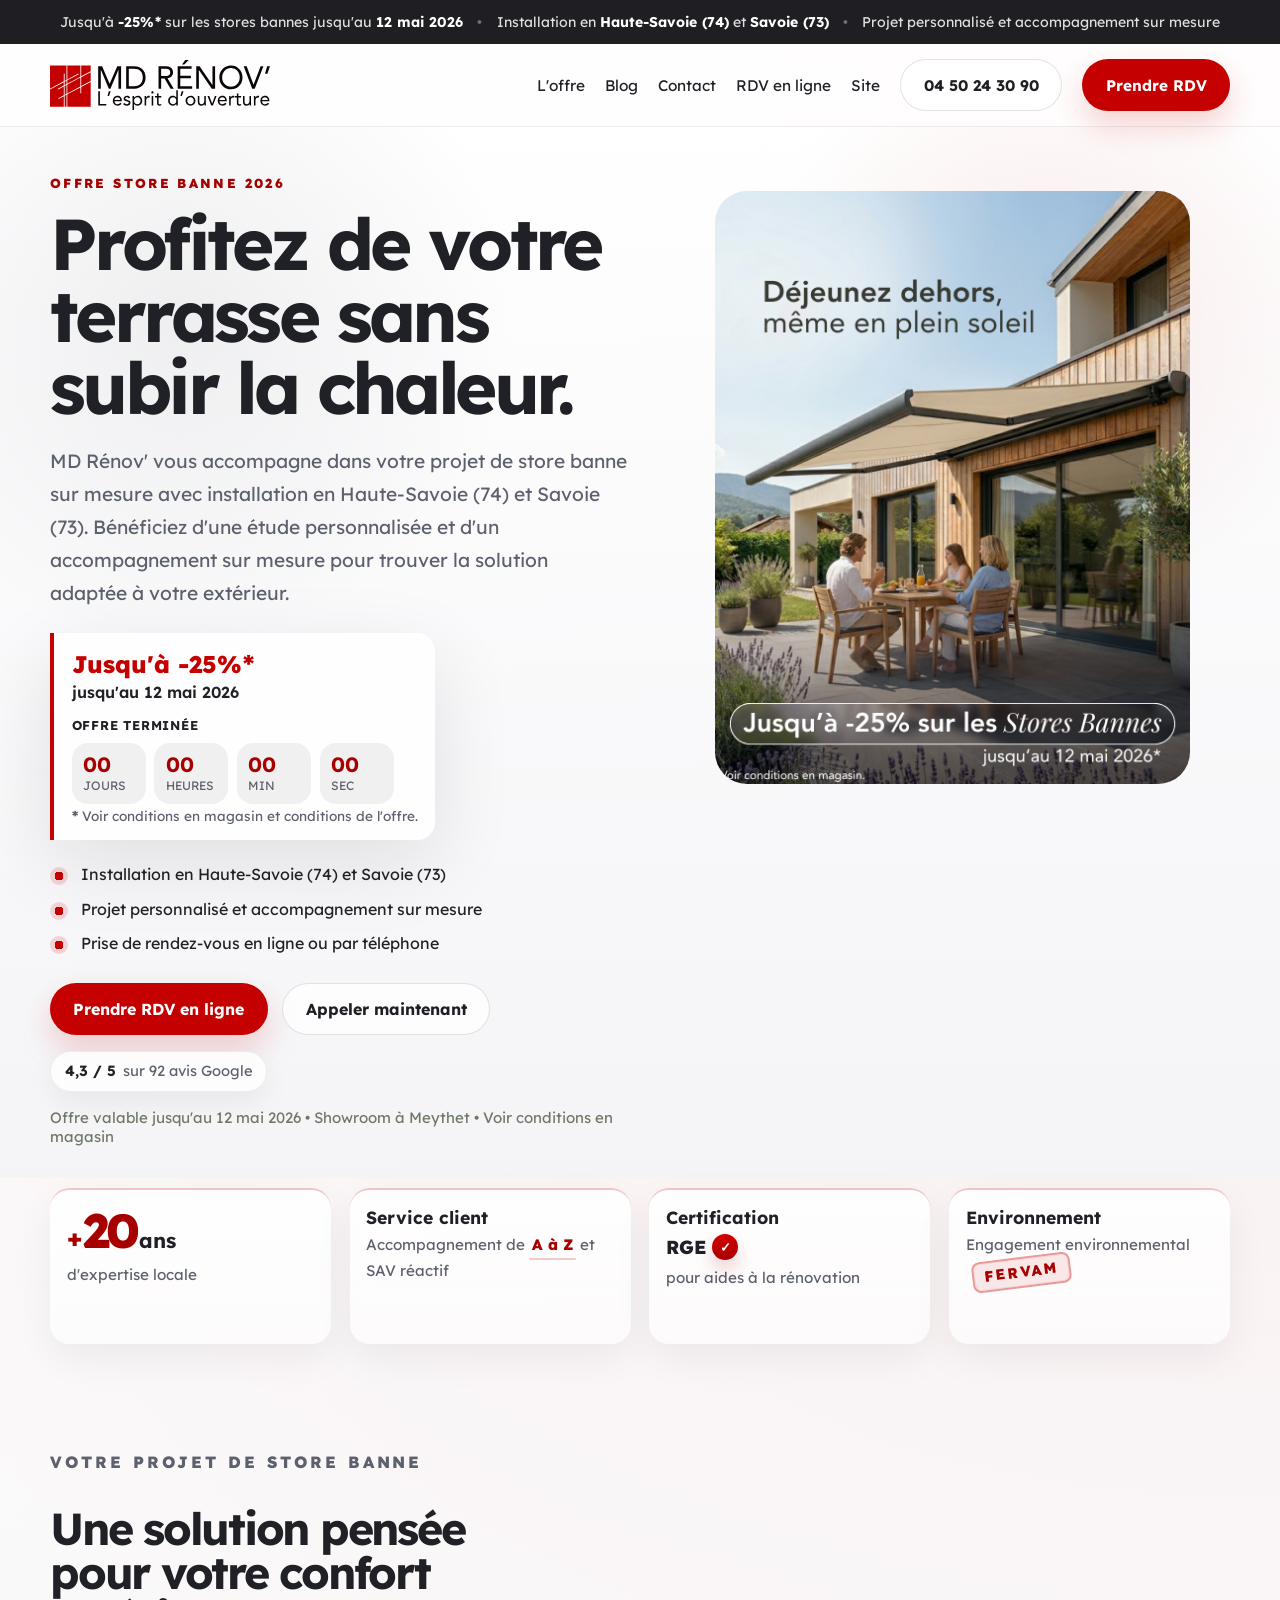
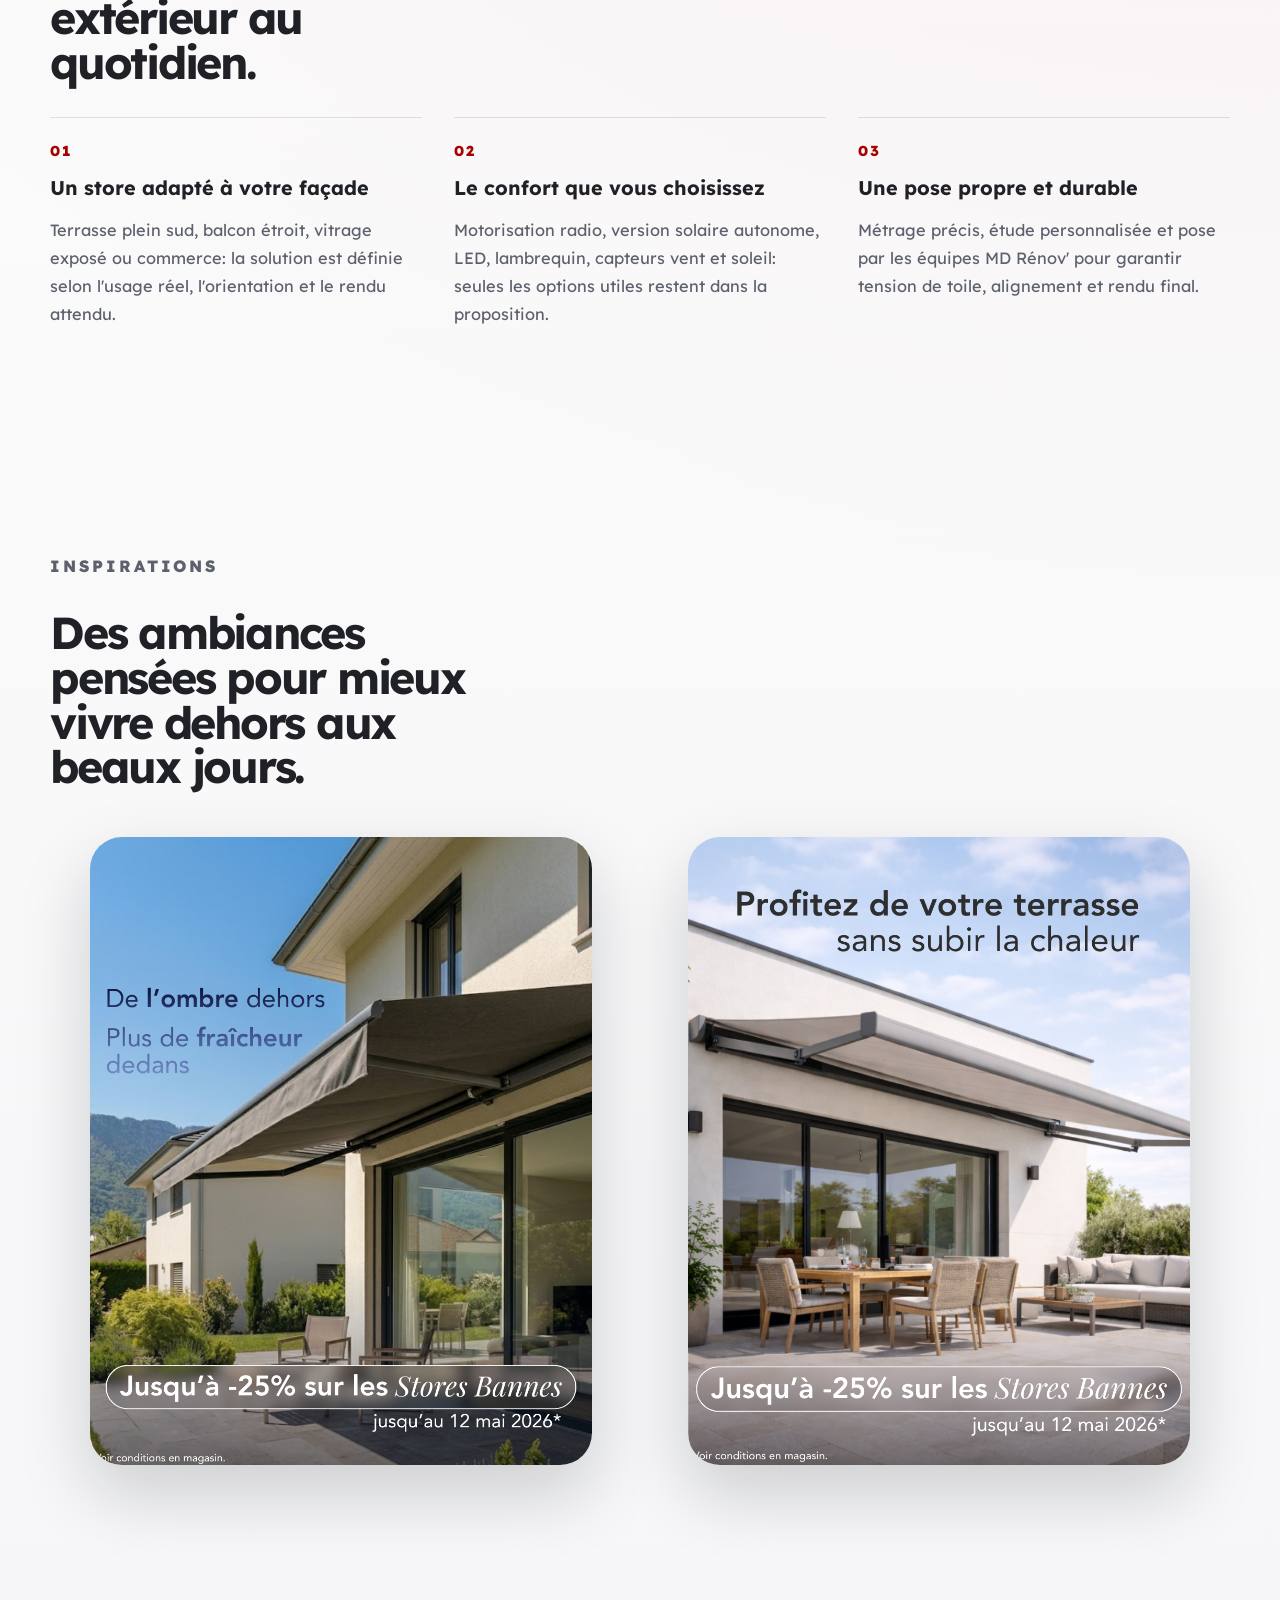
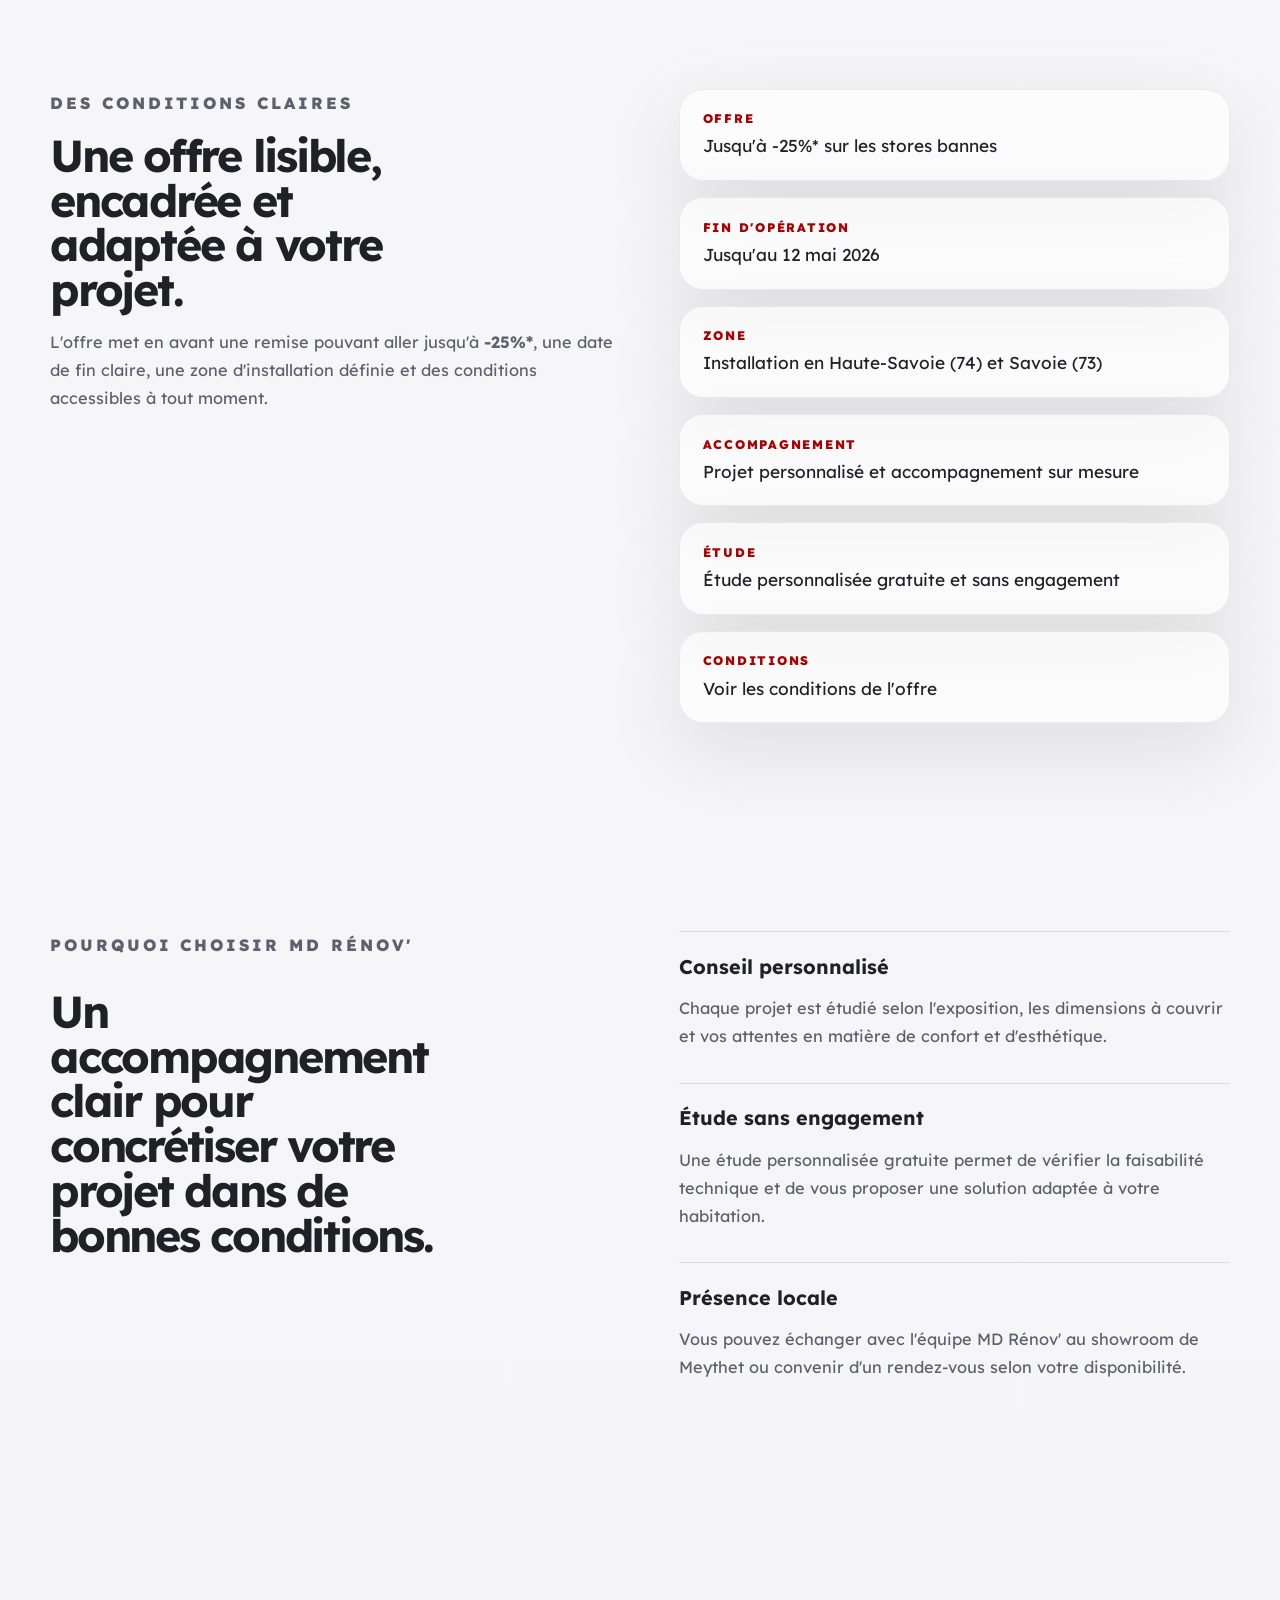
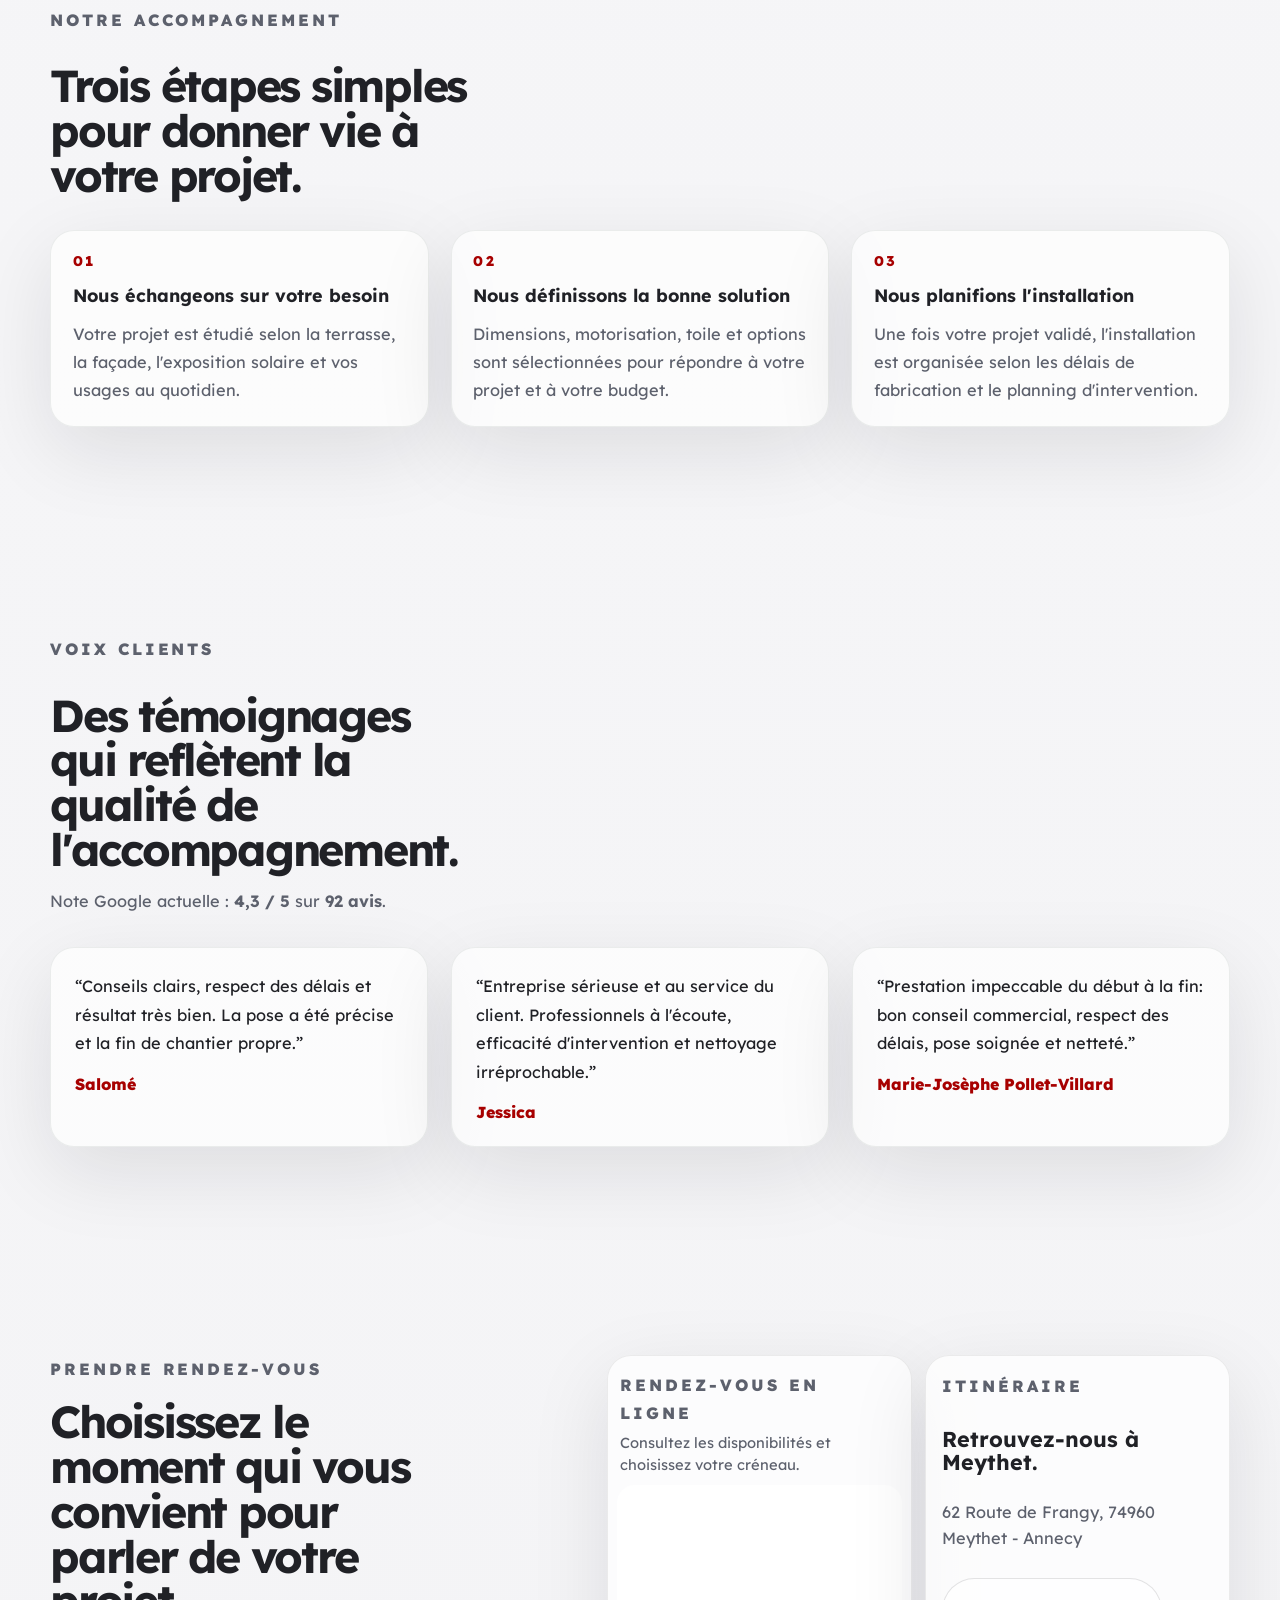
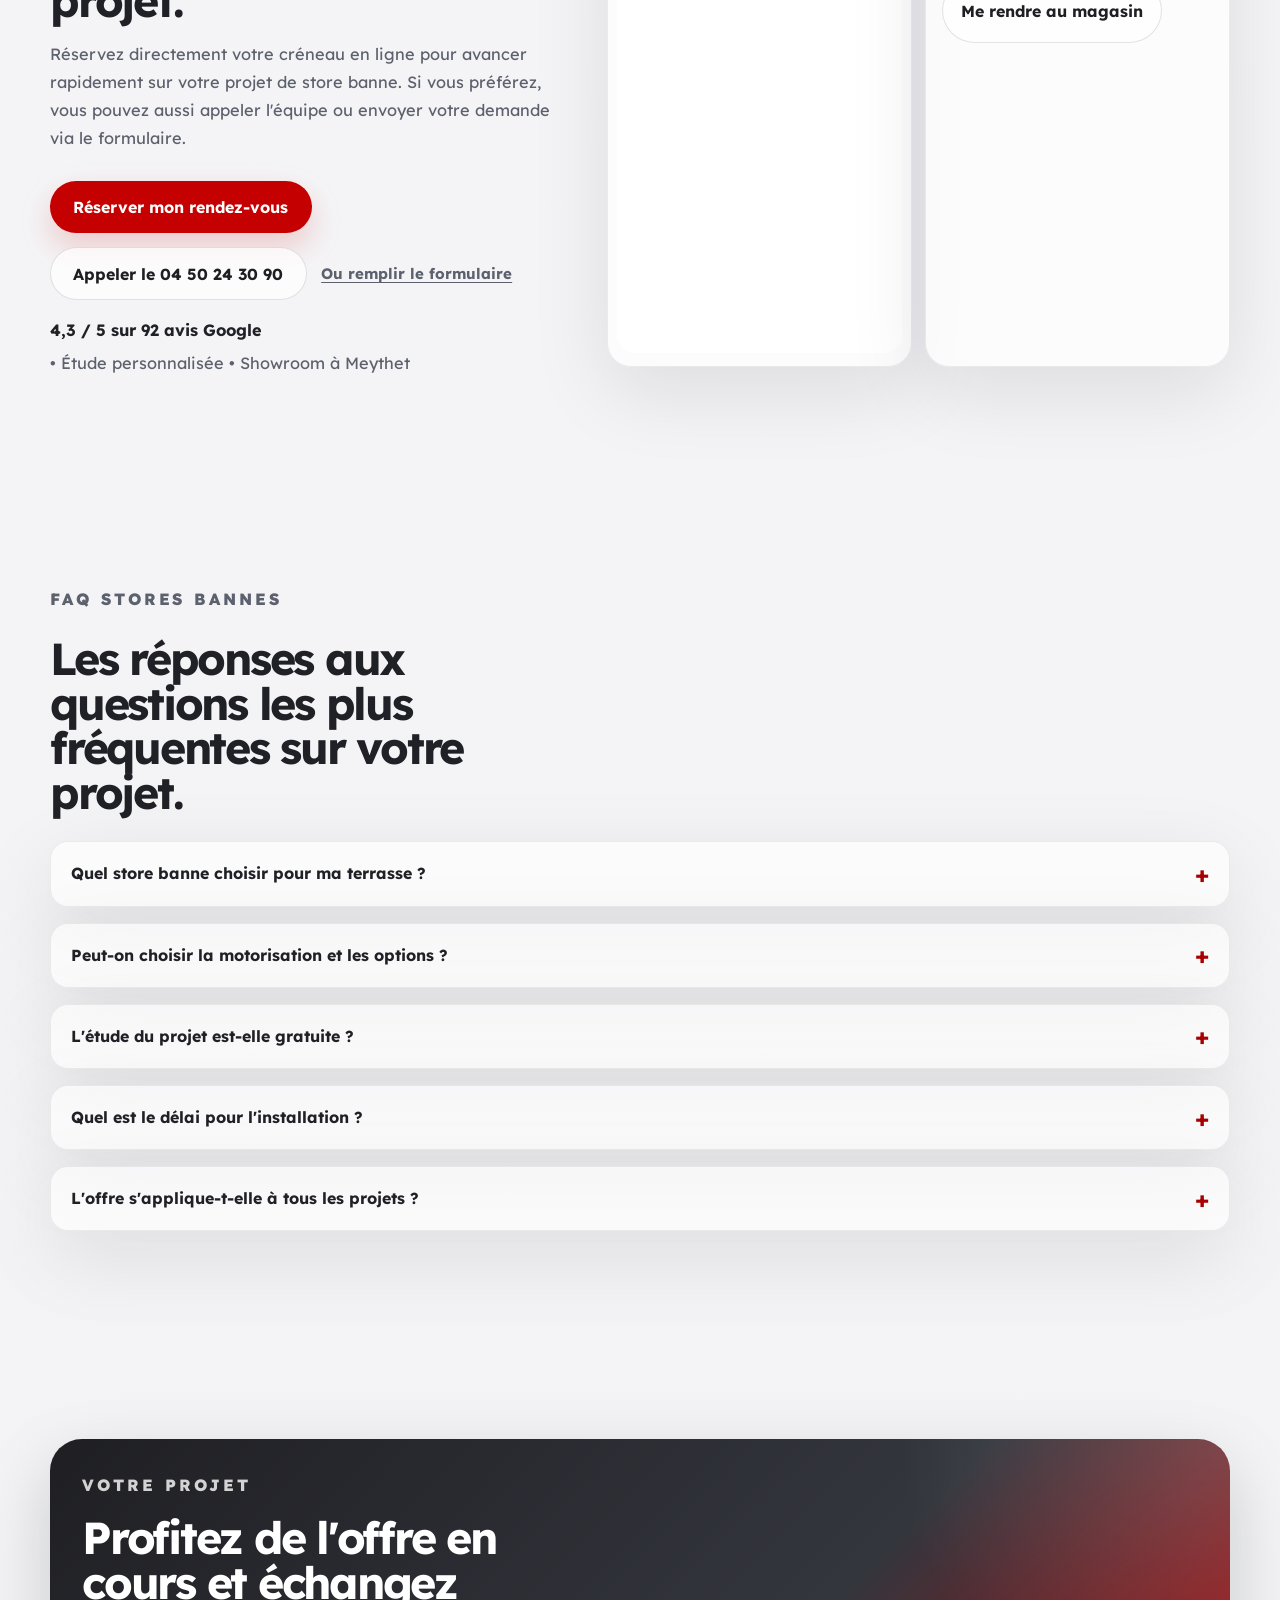
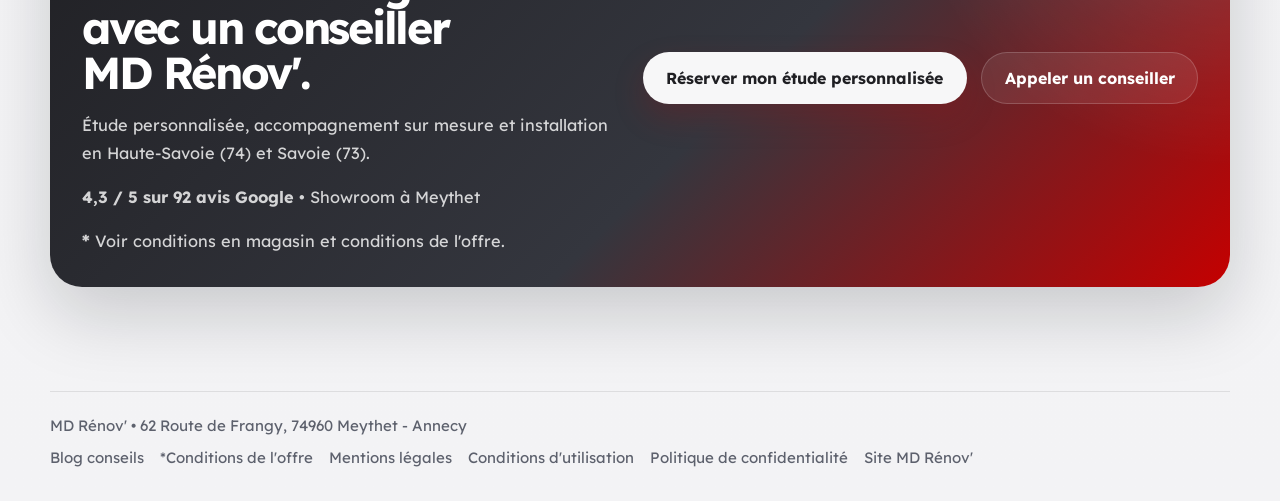
==== commit 745ee5df: "Add files via upload" ====
--- a/index.html
+++ b/index.html
@@ -134,6 +134,7 @@
 
         <nav class="nav" aria-label="Navigation principale">
           <a href="#offre">L'offre</a>
+          <a href="/blog">Blog</a>
           <a href="#contact">Contact</a>
           <a href="#agendize">RDV en ligne</a>
           <a href="https://www.mdrenov-menuiserie.com" target="_blank" rel="noopener noreferrer">Site</a>
@@ -414,26 +415,33 @@
             <p class="eyebrow">Prendre rendez-vous</p>
             <h2>Choisissez le moment qui vous convient pour parler de votre projet.</h2>
             <p>
-              Réservez votre créneau en ligne, appelez directement l'équipe ou
-              passez au showroom de Meythet pour avancer sur votre projet de
-              store banne.
-            </p>
-            <div class="hero-actions">
-              <a class="button button--primary" href="tel:+33450243090">Appeler le 04 50 24 30 90</a>
+              Réservez directement votre créneau en ligne pour avancer
+              rapidement sur votre projet de store banne. Si vous préférez,
+              vous pouvez aussi appeler l'équipe ou envoyer votre demande via
+              le formulaire.
+            </p>
+            <div class="hero-actions contact-actions">
+              <a class="button button--primary" href="#agendize">Réserver mon rendez-vous</a>
+              <a class="button button--ghost" href="tel:+33450243090">Appeler le 04 50 24 30 90</a>
               <a
-                class="button button--ghost"
+                class="contact-form-link"
                 href="https://www.mdrenov-menuiserie.com/contact#Contact-Form"
                 target="_blank"
                 rel="noopener noreferrer"
               >
-                Remplir le formulaire
+                Ou remplir le formulaire
               </a>
             </div>
+            <p class="contact-proof">
+              <strong>4,3 / 5 sur 92 avis Google</strong>
+              <span>• Étude personnalisée • Showroom à Meythet</span>
+            </p>
           </div>
           <div class="contact-stack" id="contact">
             <div class="widget-shell reveal" id="agendize">
               <div class="contact-card__copy">
                 <p class="eyebrow">Rendez-vous en ligne</p>
+                <p>Consultez les disponibilités et choisissez votre créneau.</p>
               </div>
               <iframe
                 class="agendize-frame"
@@ -507,6 +515,7 @@
             <p class="eyebrow">Votre projet</p>
             <h2>Profitez de l'offre en cours et échangez avec un conseiller MD Rénov'.</h2>
             <p>Étude personnalisée, accompagnement sur mesure et installation en Haute-Savoie (74) et Savoie (73).</p>
+            <p class="section-note"><strong>4,3 / 5 sur 92 avis Google</strong> • Showroom à Meythet</p>
             <p class="cta-legal">
               <a class="offer-asterisk-inline" href="#conditions-offre-footer">*</a>
               Voir conditions en magasin et
@@ -514,8 +523,8 @@
             </p>
           </div>
           <div class="cta-actions">
-            <a class="button button--primary" href="#agendize">Prendre RDV</a>
-            <a class="button button--ghost" href="tel:+33450243090">Appeler</a>
+            <a class="button button--primary" href="#agendize">Réserver mon étude personnalisée</a>
+            <a class="button button--ghost" href="tel:+33450243090">Appeler un conseiller</a>
           </div>
         </div>
       </section>
@@ -524,6 +533,7 @@
         <div class="container site-footer__row">
           <p>MD Rénov' • 62 Route de Frangy, 74960 Meythet - Annecy</p>
           <div class="site-footer__links">
+            <a href="/blog">Blog conseils</a>
             <a id="conditions-offre-footer" href="/conditions-offre">*Conditions de l'offre</a>
             <a href="/mentions-legales">Mentions légales</a>
             <a href="/conditions-utilisation">Conditions d'utilisation</a>
--- a/styles.css
+++ b/styles.css
@@ -377,6 +377,34 @@
   margin-top: 1.8rem;
 }
 
+.contact-actions {
+  align-items: center;
+}
+
+.contact-form-link {
+  color: var(--muted);
+  font-size: 0.94rem;
+  font-weight: 700;
+  text-decoration: underline;
+  text-decoration-thickness: 1px;
+  text-underline-offset: 0.22em;
+}
+
+.contact-proof {
+  display: flex;
+  flex-wrap: wrap;
+  align-items: center;
+  gap: 0.35rem;
+  margin: 1rem 0 0;
+  color: var(--muted);
+  font-size: 0.92rem;
+  line-height: 1.55;
+}
+
+.contact-proof strong {
+  color: var(--ink);
+}
+
 .microcopy {
   margin: 1rem 0 0;
   color: #6f7868;
@@ -916,14 +944,21 @@
   padding: 0.35rem 0.2rem 0.55rem;
 }
 
+.contact-card__copy p:last-child {
+  margin: 0;
+  color: var(--muted);
+  font-size: 0.92rem;
+  line-height: 1.5;
+}
+
 .contact-card__copy .eyebrow {
   margin-bottom: 0;
 }
 
 .agendize-frame {
   width: 100%;
-  height: clamp(460px, 56vh, 540px);
-  min-height: clamp(460px, 56vh, 540px);
+  height: clamp(420px, 52vh, 500px);
+  min-height: clamp(420px, 52vh, 500px);
   border: 0;
   border-radius: calc(var(--radius-lg) - 6px);
   background: #fff;
@@ -1416,6 +1451,15 @@
     grid-template-columns: 1fr;
     gap: 0.65rem;
   }
+  .contact-form-link {
+    justify-self: center;
+    font-size: 0.9rem;
+  }
+  .contact-proof {
+    justify-content: center;
+    text-align: center;
+    font-size: 0.84rem;
+  }
   .hero-proof {
     justify-content: center;
     width: 100%;
@@ -1513,8 +1557,8 @@
     line-height: 1.6;
   }
   .agendize-frame {
-    height: 500px;
-    min-height: 500px;
+    height: 460px;
+    min-height: 460px;
   }
   .map-card {
     grid-template-columns: 1fr;
@@ -1620,3 +1664,380 @@
     box-shadow: 0 0 0 4px rgba(197, 0, 0, 0.05);
   }
 }
+
+.blog-page {
+  background:
+    radial-gradient(circle at top right, rgba(197, 0, 0, 0.09), transparent 24%),
+    linear-gradient(180deg, #ffffff 0%, #f6f6f8 38%, #f1f1f4 100%);
+}
+
+.section--compact {
+  padding: 4.75rem 0;
+}
+
+.editorial-hero {
+  padding-top: 3.4rem;
+  padding-bottom: 2.8rem;
+}
+
+.editorial-hero__backdrop {
+  background:
+    radial-gradient(circle at 85% 18%, rgba(197, 0, 0, 0.12), transparent 22%),
+    radial-gradient(circle at 8% 20%, rgba(29, 31, 39, 0.08), transparent 24%),
+    linear-gradient(180deg, rgba(255, 255, 255, 0.98), rgba(244, 244, 247, 0.96));
+}
+
+.editorial-hero__grid,
+.article-hero__grid {
+  position: relative;
+  z-index: 1;
+  display: grid;
+  grid-template-columns: minmax(0, 1.04fr) minmax(320px, 0.96fr);
+  gap: 2rem;
+  align-items: start;
+}
+
+.editorial-hero__copy {
+  max-width: 760px;
+}
+
+.editorial-hero__copy h1,
+.article-hero__copy h1 {
+  max-width: 13ch;
+}
+
+.editorial-hero__panel {
+  align-self: stretch;
+}
+
+.topic-pills {
+  display: flex;
+  flex-wrap: wrap;
+  gap: 0.65rem;
+  margin-top: 1.4rem;
+}
+
+.topic-pills span {
+  padding: 0.62rem 0.92rem;
+  border: 1px solid rgba(31, 31, 35, 0.1);
+  border-radius: 999px;
+  background: rgba(255, 255, 255, 0.8);
+  color: var(--ink);
+  font-size: 0.9rem;
+  font-weight: 600;
+}
+
+.resource-panel {
+  display: grid;
+  gap: 1rem;
+  height: 100%;
+  padding: 1.45rem;
+  border-radius: var(--radius-xl);
+  color: var(--white);
+  background:
+    radial-gradient(circle at top right, rgba(255, 255, 255, 0.18), transparent 26%),
+    linear-gradient(145deg, #17181d 0%, #2a2c34 62%, #c50000 100%);
+  box-shadow: var(--shadow-strong);
+}
+
+.resource-panel .eyebrow {
+  color: rgba(255, 255, 255, 0.72);
+  margin-bottom: 0;
+}
+
+.resource-panel__list {
+  display: grid;
+  gap: 1rem;
+}
+
+.resource-panel__list article {
+  padding-top: 1rem;
+  border-top: 1px solid rgba(255, 255, 255, 0.12);
+}
+
+.resource-panel__list article:first-child {
+  padding-top: 0;
+  border-top: 0;
+}
+
+.resource-panel__list h2,
+.article-cta h3,
+.cluster-card h3,
+.article-card h3,
+.related-card strong {
+  max-width: none;
+}
+
+.resource-panel__list h2 {
+  font-size: 1.32rem;
+  line-height: 1.1;
+}
+
+.resource-panel__list p {
+  margin: 0.65rem 0 0;
+  color: rgba(255, 255, 255, 0.76);
+  line-height: 1.7;
+}
+
+.cluster-grid,
+.blog-grid,
+.related-grid {
+  display: grid;
+  gap: 1rem;
+}
+
+.cluster-grid {
+  grid-template-columns: repeat(3, minmax(0, 1fr));
+  margin-top: 1.8rem;
+}
+
+.cluster-card,
+.article-card,
+.related-card,
+.toc,
+.article-summary,
+.article-cta {
+  border: 1px solid rgba(31, 31, 35, 0.08);
+  border-radius: var(--radius-lg);
+  background: rgba(255, 255, 255, 0.78);
+  box-shadow: var(--shadow-soft);
+}
+
+.cluster-card {
+  padding: 1.35rem;
+}
+
+.cluster-card__label {
+  margin: 0 0 0.75rem;
+  color: var(--terracotta-deep);
+  font-size: 0.78rem;
+  font-weight: 800;
+  letter-spacing: 0.16em;
+  text-transform: uppercase;
+}
+
+.cluster-card p:last-child,
+.article-card__body p,
+.article-content p,
+.article-summary p {
+  color: var(--muted);
+  line-height: 1.75;
+}
+
+.blog-grid {
+  grid-template-columns: repeat(2, minmax(0, 1fr));
+  margin-top: 2rem;
+}
+
+.article-card {
+  overflow: hidden;
+}
+
+.article-card__media {
+  display: block;
+  aspect-ratio: 16 / 11;
+  overflow: hidden;
+}
+
+.article-card__media img {
+  width: 100%;
+  height: 100%;
+  object-fit: cover;
+  display: block;
+}
+
+.article-card__body {
+  display: grid;
+  gap: 0.8rem;
+  padding: 1.35rem;
+}
+
+.article-card__meta {
+  margin: 0;
+  color: var(--terracotta-deep);
+  font-size: 0.8rem;
+  font-weight: 800;
+  letter-spacing: 0.14em;
+  text-transform: uppercase;
+}
+
+.text-link {
+  position: relative;
+  width: fit-content;
+  color: var(--ink);
+  font-weight: 700;
+}
+
+.text-link::after {
+  content: "";
+  position: absolute;
+  left: 0;
+  right: 0;
+  bottom: -0.2rem;
+  height: 2px;
+  border-radius: 999px;
+  background: rgba(197, 0, 0, 0.28);
+}
+
+.split-grid--editorial {
+  grid-template-columns: minmax(0, 0.92fr) minmax(320px, 0.9fr);
+}
+
+.article-page .article-hero {
+  padding-top: 3rem;
+  padding-bottom: 2rem;
+}
+
+.meta-row {
+  display: flex;
+  flex-wrap: wrap;
+  gap: 0.75rem;
+  margin-top: 1.4rem;
+}
+
+.meta-row span {
+  padding: 0.55rem 0.78rem;
+  border-radius: 999px;
+  background: rgba(255, 255, 255, 0.86);
+  border: 1px solid rgba(31, 31, 35, 0.08);
+  color: var(--muted);
+  font-size: 0.88rem;
+  line-height: 1.3;
+}
+
+.article-shell {
+  display: grid;
+  grid-template-columns: minmax(240px, 0.34fr) minmax(0, 0.9fr);
+  gap: 1.2rem 2rem;
+  align-items: start;
+}
+
+.article-aside {
+  display: grid;
+  gap: 1rem;
+}
+
+.toc {
+  position: sticky;
+  top: 104px;
+  display: grid;
+  gap: 0.65rem;
+  padding: 1.25rem;
+}
+
+.toc .eyebrow {
+  margin-bottom: 0.2rem;
+}
+
+.toc a {
+  color: var(--ink);
+  font-weight: 600;
+  line-height: 1.5;
+}
+
+.article-content {
+  display: grid;
+  gap: 1.5rem;
+}
+
+.article-content section {
+  display: grid;
+  gap: 0.7rem;
+}
+
+.article-content h2 {
+  font-size: clamp(1.5rem, 3vw, 2.2rem);
+  line-height: 1.08;
+}
+
+.article-content p,
+.article-content li {
+  font-size: 1rem;
+}
+
+.article-summary,
+.article-cta {
+  padding: 1.35rem;
+}
+
+.article-cta--sticky {
+  position: sticky;
+  top: 360px;
+}
+
+.article-list {
+  display: grid;
+  gap: 0.7rem;
+  margin: 0;
+  padding-left: 1.2rem;
+  color: var(--muted);
+  line-height: 1.7;
+}
+
+.mini-faq {
+  margin-top: 0.4rem;
+}
+
+.related-grid {
+  grid-template-columns: repeat(2, minmax(0, 1fr));
+}
+
+.related-card {
+  display: grid;
+  gap: 0.55rem;
+  padding: 1.2rem;
+}
+
+.related-card span {
+  color: var(--muted);
+  line-height: 1.65;
+}
+
+@media (max-width: 1100px) {
+  .editorial-hero__grid,
+  .article-hero__grid,
+  .article-shell,
+  .cluster-grid,
+  .blog-grid,
+  .related-grid {
+    grid-template-columns: 1fr;
+  }
+
+  .toc,
+  .article-cta--sticky {
+    position: relative;
+    top: auto;
+  }
+}
+
+@media (max-width: 820px) {
+  .section--compact {
+    padding: 3.6rem 0;
+  }
+}
+
+@media (max-width: 560px) {
+  .editorial-hero {
+    padding-top: 1.8rem;
+    padding-bottom: 1.6rem;
+  }
+
+  .topic-pills {
+    gap: 0.5rem;
+  }
+
+  .topic-pills span,
+  .meta-row span {
+    font-size: 0.8rem;
+  }
+
+  .resource-panel,
+  .cluster-card,
+  .article-card__body,
+  .article-summary,
+  .article-cta,
+  .toc,
+  .related-card {
+    padding: 1rem;
+  }
+}
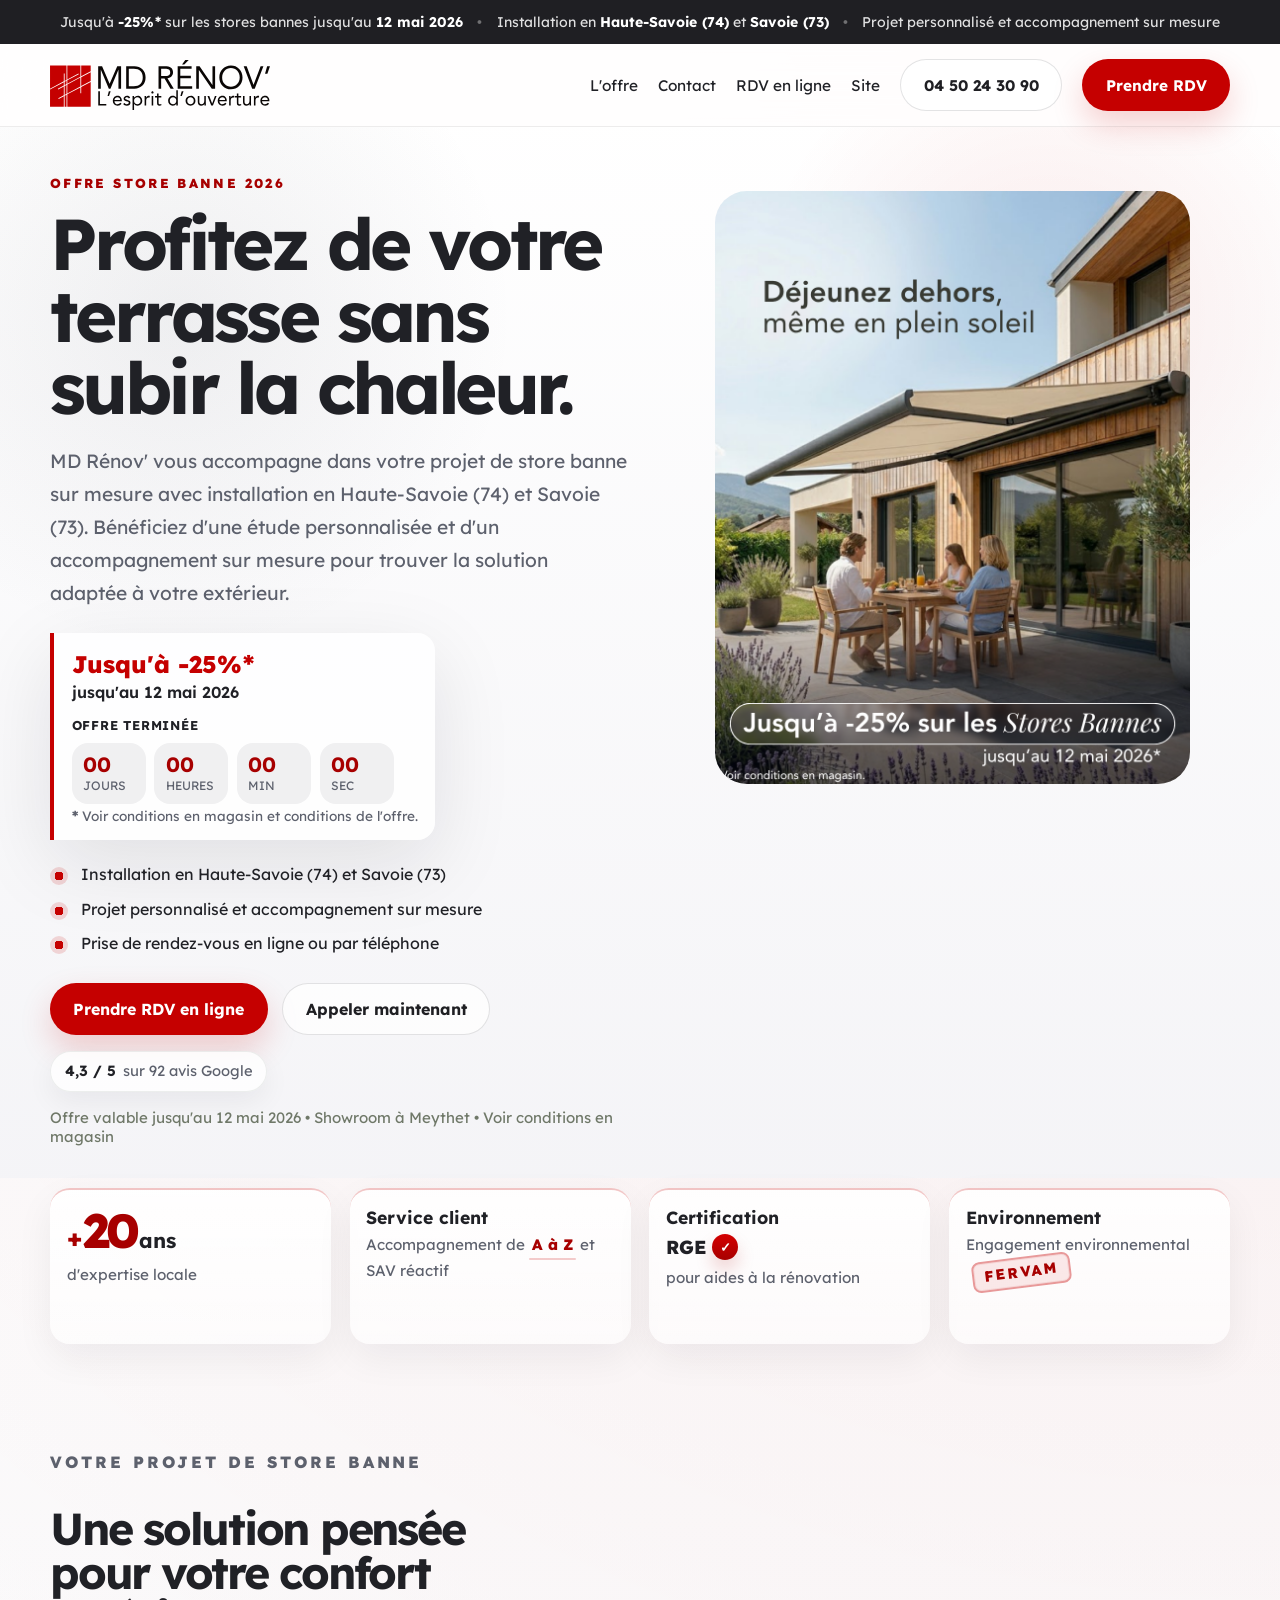
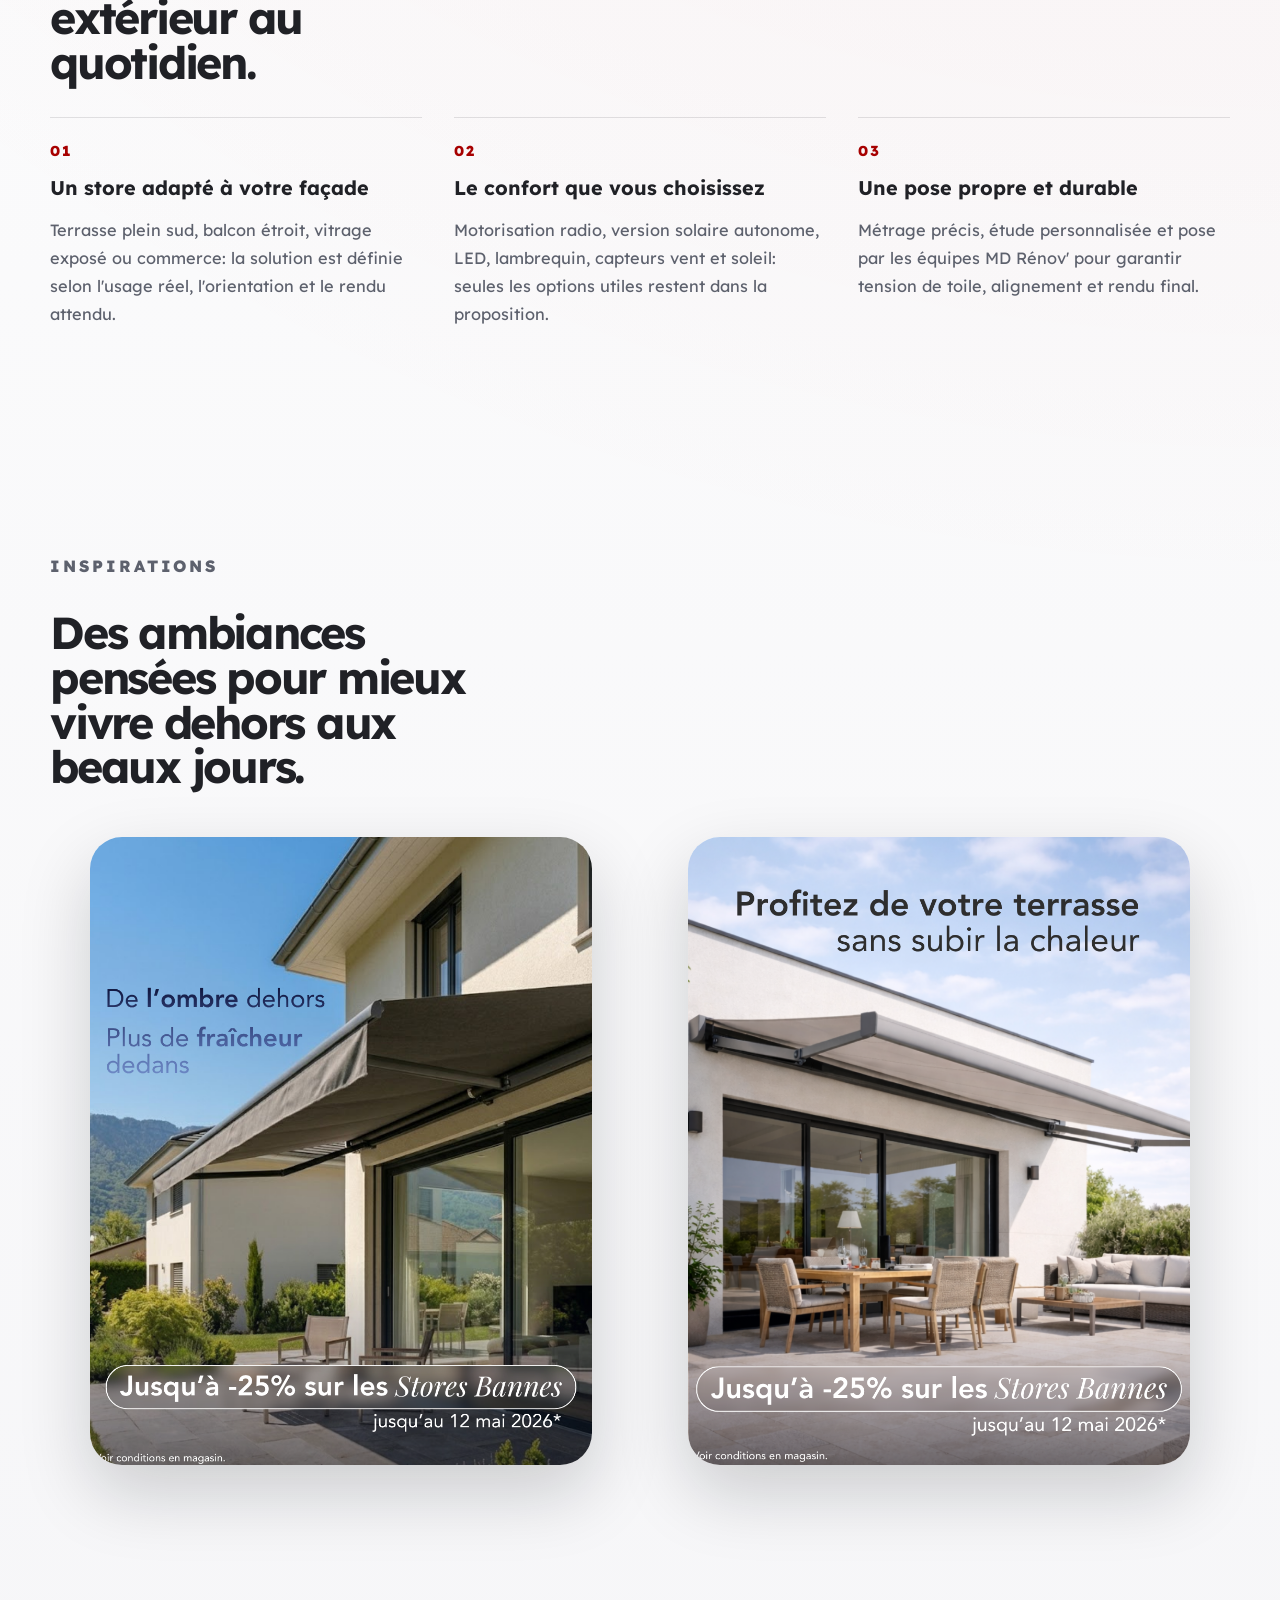
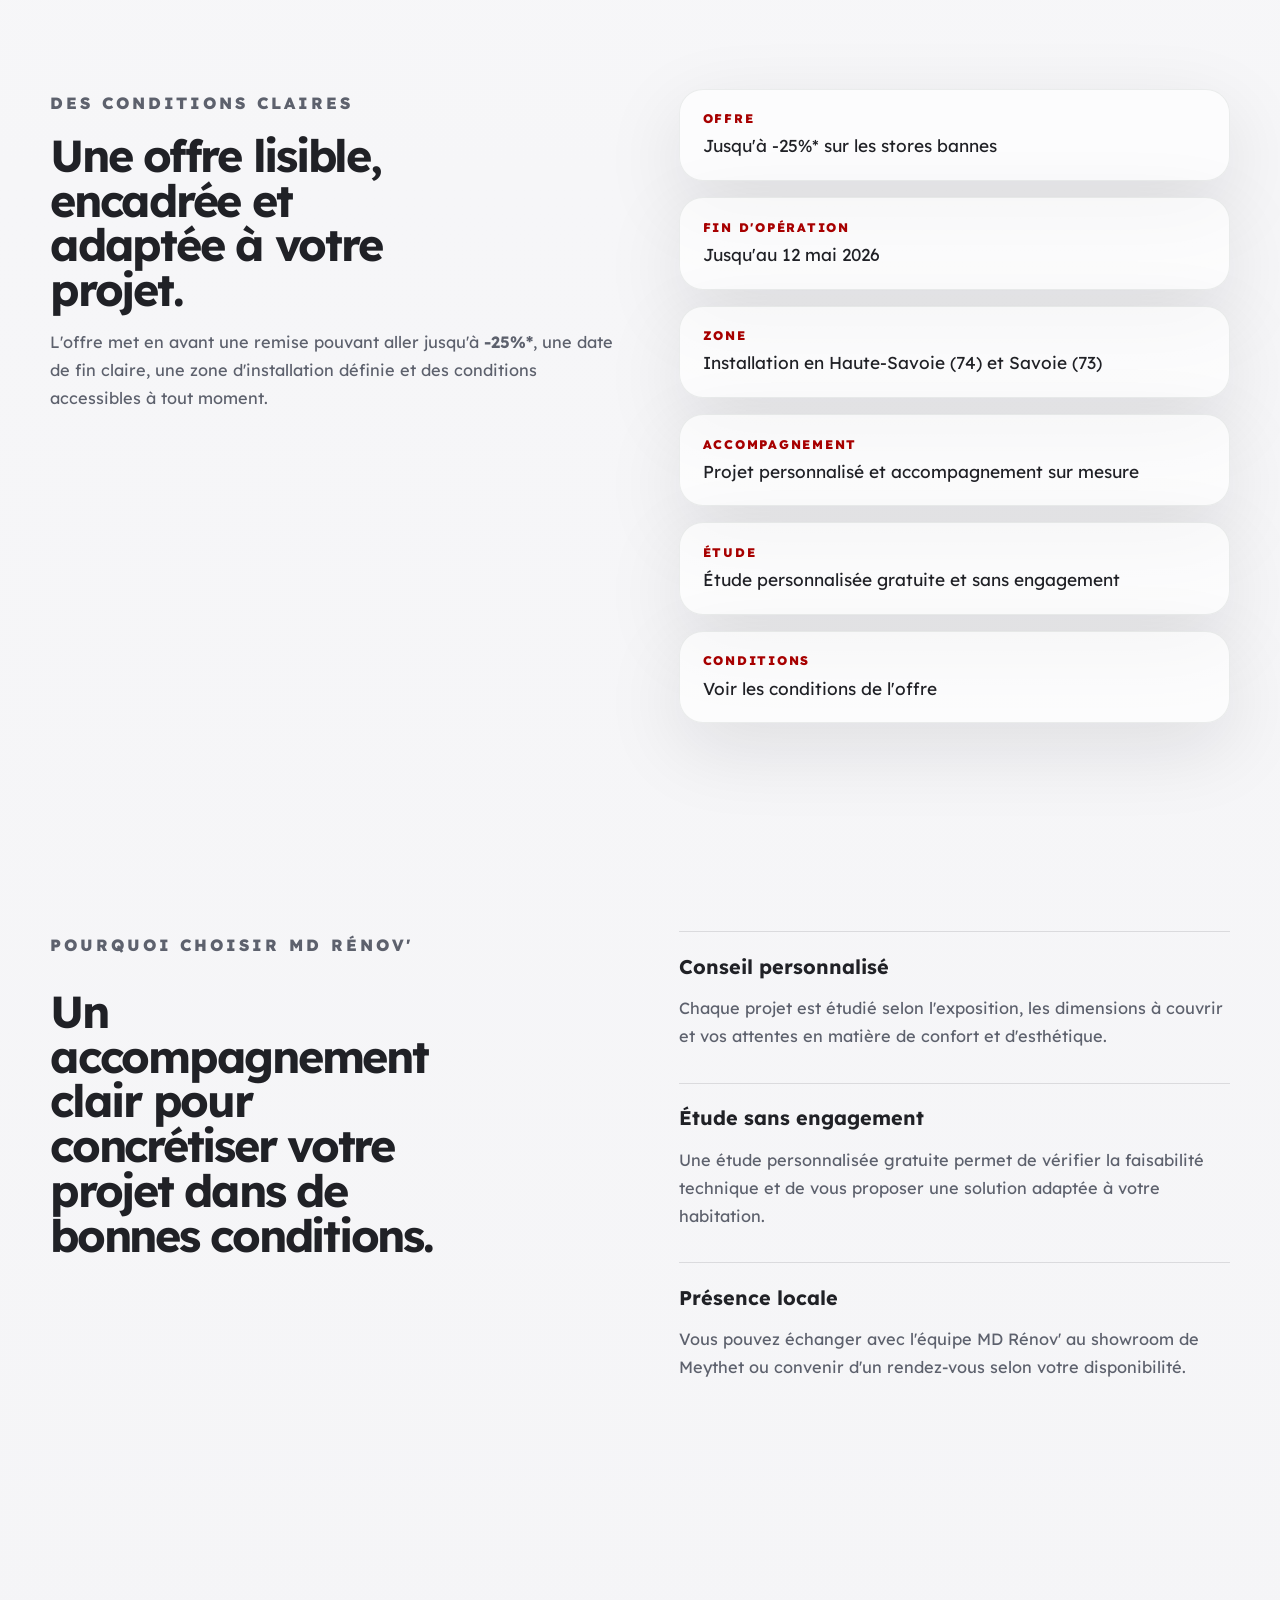
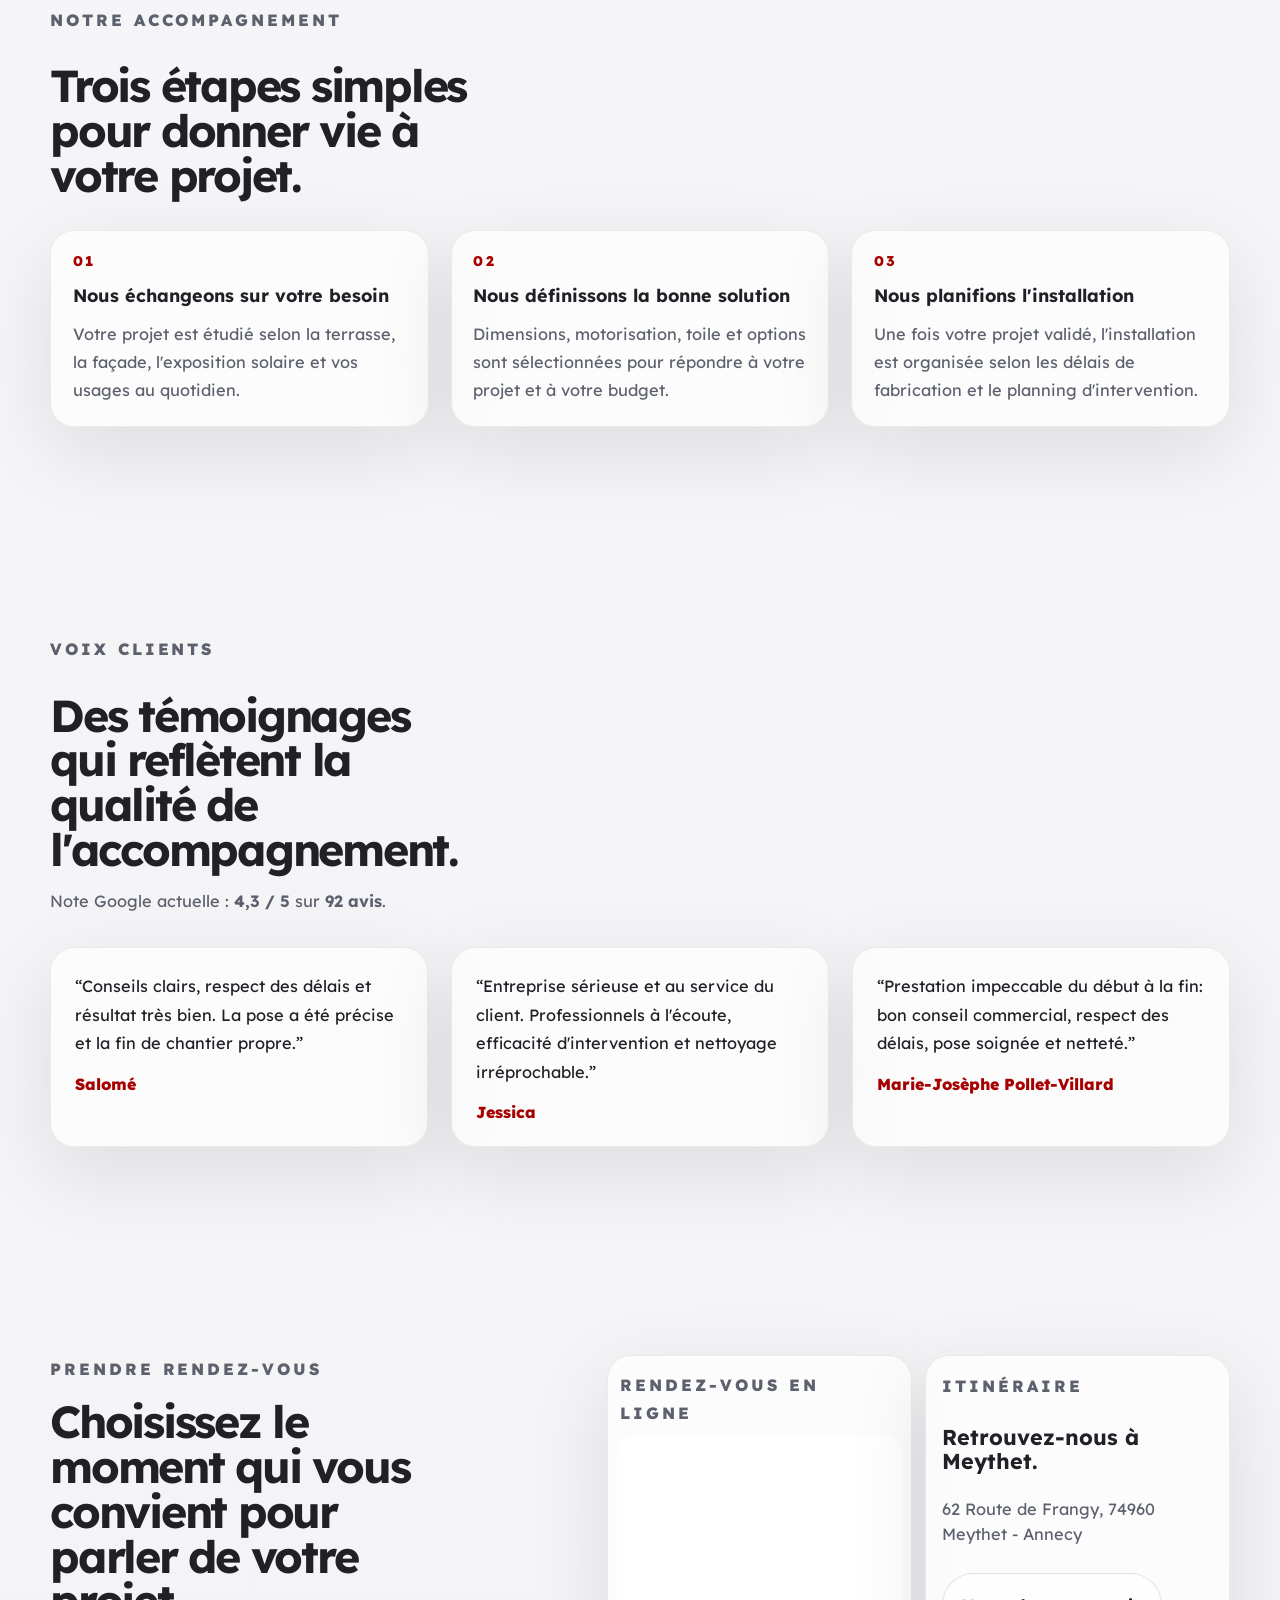
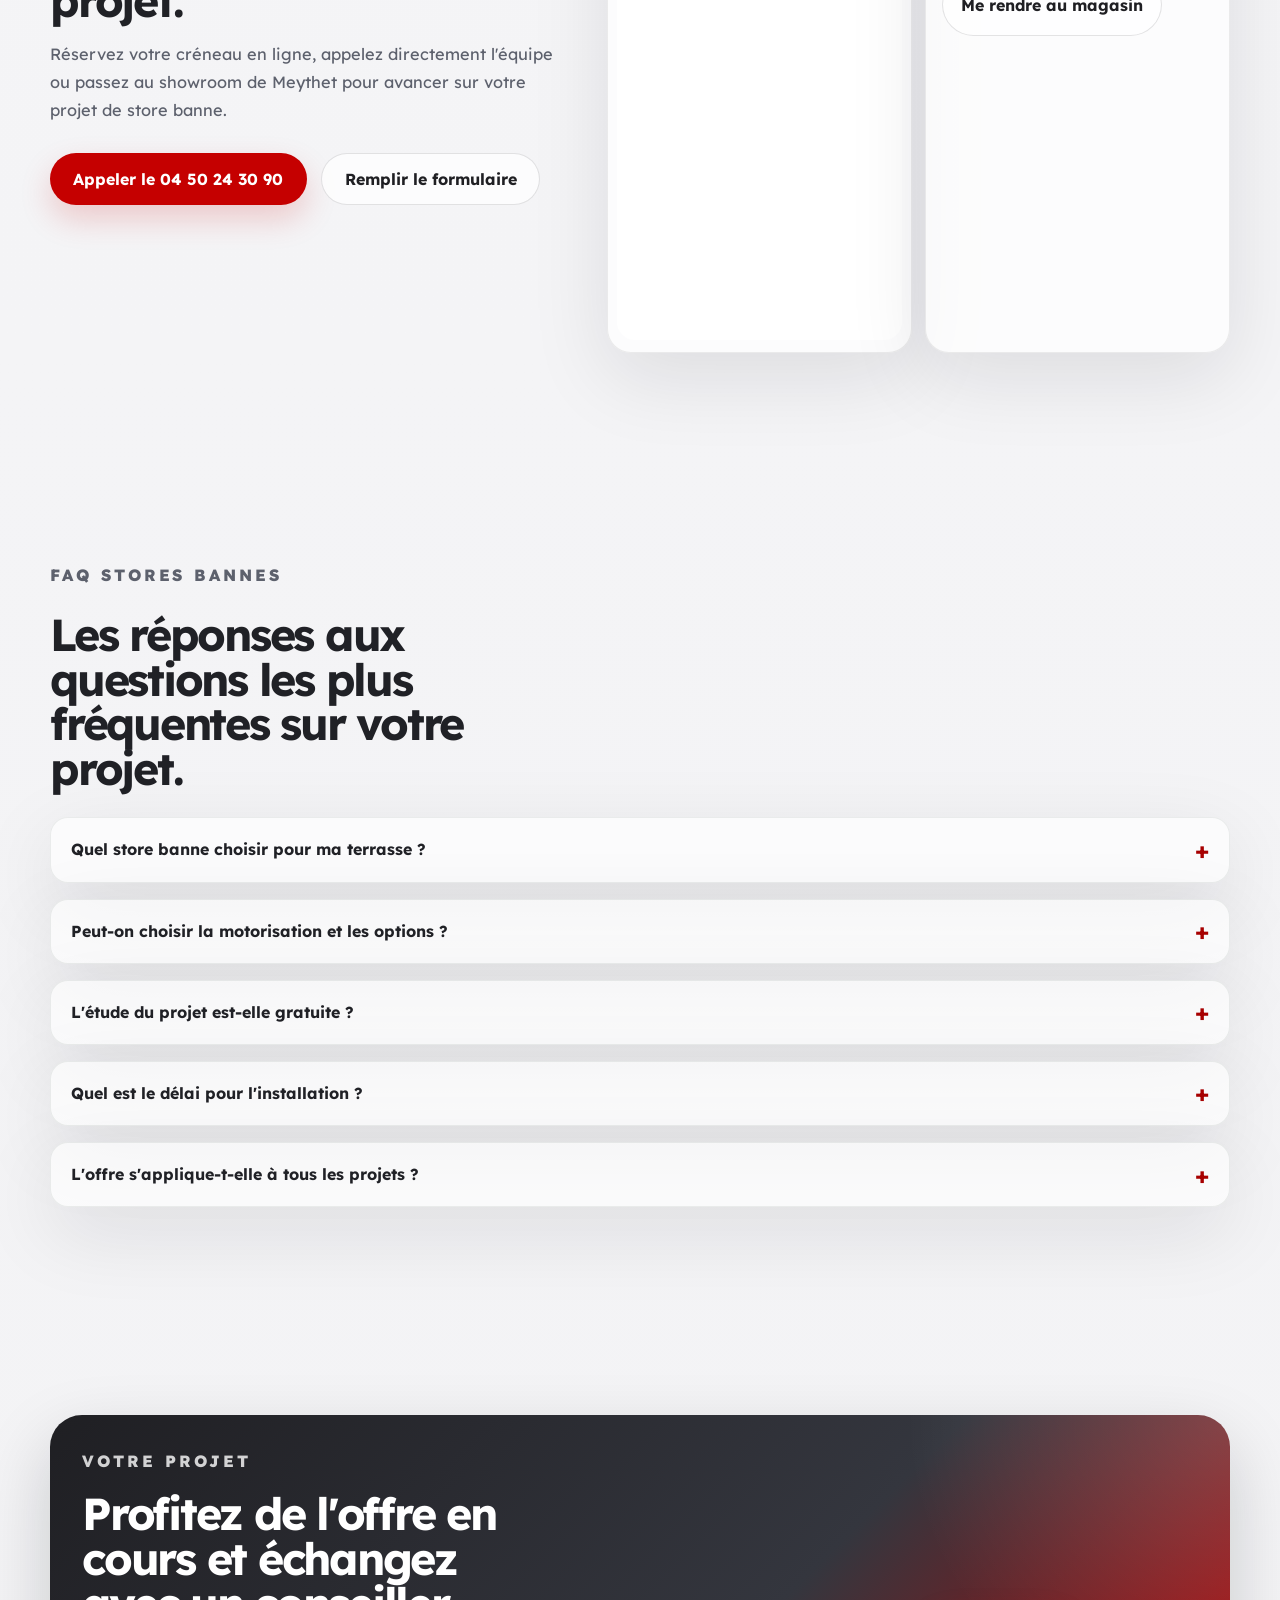
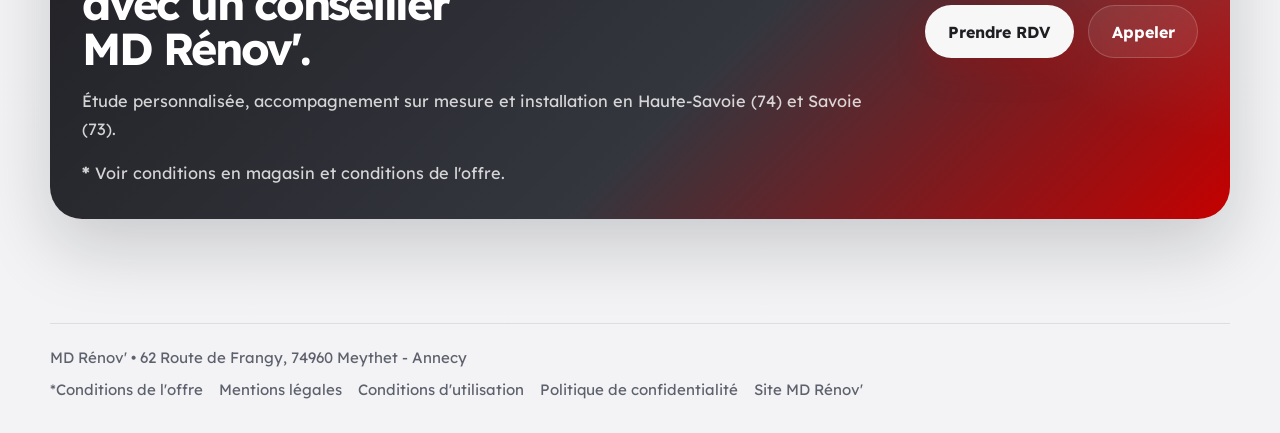
==== commit 594db12b: "Add files via upload" ====
--- a/index.html
+++ b/index.html
@@ -134,7 +134,6 @@
 
         <nav class="nav" aria-label="Navigation principale">
           <a href="#offre">L'offre</a>
-          <a href="/blog">Blog</a>
           <a href="#contact">Contact</a>
           <a href="#agendize">RDV en ligne</a>
           <a href="https://www.mdrenov-menuiserie.com" target="_blank" rel="noopener noreferrer">Site</a>
@@ -415,33 +414,26 @@
             <p class="eyebrow">Prendre rendez-vous</p>
             <h2>Choisissez le moment qui vous convient pour parler de votre projet.</h2>
             <p>
-              Réservez directement votre créneau en ligne pour avancer
-              rapidement sur votre projet de store banne. Si vous préférez,
-              vous pouvez aussi appeler l'équipe ou envoyer votre demande via
-              le formulaire.
-            </p>
-            <div class="hero-actions contact-actions">
-              <a class="button button--primary" href="#agendize">Réserver mon rendez-vous</a>
-              <a class="button button--ghost" href="tel:+33450243090">Appeler le 04 50 24 30 90</a>
+              Réservez votre créneau en ligne, appelez directement l'équipe ou
+              passez au showroom de Meythet pour avancer sur votre projet de
+              store banne.
+            </p>
+            <div class="hero-actions">
+              <a class="button button--primary" href="tel:+33450243090">Appeler le 04 50 24 30 90</a>
               <a
-                class="contact-form-link"
+                class="button button--ghost"
                 href="https://www.mdrenov-menuiserie.com/contact#Contact-Form"
                 target="_blank"
                 rel="noopener noreferrer"
               >
-                Ou remplir le formulaire
+                Remplir le formulaire
               </a>
             </div>
-            <p class="contact-proof">
-              <strong>4,3 / 5 sur 92 avis Google</strong>
-              <span>• Étude personnalisée • Showroom à Meythet</span>
-            </p>
           </div>
           <div class="contact-stack" id="contact">
             <div class="widget-shell reveal" id="agendize">
               <div class="contact-card__copy">
                 <p class="eyebrow">Rendez-vous en ligne</p>
-                <p>Consultez les disponibilités et choisissez votre créneau.</p>
               </div>
               <iframe
                 class="agendize-frame"
@@ -515,7 +507,6 @@
             <p class="eyebrow">Votre projet</p>
             <h2>Profitez de l'offre en cours et échangez avec un conseiller MD Rénov'.</h2>
             <p>Étude personnalisée, accompagnement sur mesure et installation en Haute-Savoie (74) et Savoie (73).</p>
-            <p class="section-note"><strong>4,3 / 5 sur 92 avis Google</strong> • Showroom à Meythet</p>
             <p class="cta-legal">
               <a class="offer-asterisk-inline" href="#conditions-offre-footer">*</a>
               Voir conditions en magasin et
@@ -523,8 +514,8 @@
             </p>
           </div>
           <div class="cta-actions">
-            <a class="button button--primary" href="#agendize">Réserver mon étude personnalisée</a>
-            <a class="button button--ghost" href="tel:+33450243090">Appeler un conseiller</a>
+            <a class="button button--primary" href="#agendize">Prendre RDV</a>
+            <a class="button button--ghost" href="tel:+33450243090">Appeler</a>
           </div>
         </div>
       </section>
@@ -533,7 +524,6 @@
         <div class="container site-footer__row">
           <p>MD Rénov' • 62 Route de Frangy, 74960 Meythet - Annecy</p>
           <div class="site-footer__links">
-            <a href="/blog">Blog conseils</a>
             <a id="conditions-offre-footer" href="/conditions-offre">*Conditions de l'offre</a>
             <a href="/mentions-legales">Mentions légales</a>
             <a href="/conditions-utilisation">Conditions d'utilisation</a>
--- a/styles.css
+++ b/styles.css
@@ -377,34 +377,6 @@
   margin-top: 1.8rem;
 }
 
-.contact-actions {
-  align-items: center;
-}
-
-.contact-form-link {
-  color: var(--muted);
-  font-size: 0.94rem;
-  font-weight: 700;
-  text-decoration: underline;
-  text-decoration-thickness: 1px;
-  text-underline-offset: 0.22em;
-}
-
-.contact-proof {
-  display: flex;
-  flex-wrap: wrap;
-  align-items: center;
-  gap: 0.35rem;
-  margin: 1rem 0 0;
-  color: var(--muted);
-  font-size: 0.92rem;
-  line-height: 1.55;
-}
-
-.contact-proof strong {
-  color: var(--ink);
-}
-
 .microcopy {
   margin: 1rem 0 0;
   color: #6f7868;
@@ -944,21 +916,14 @@
   padding: 0.35rem 0.2rem 0.55rem;
 }
 
-.contact-card__copy p:last-child {
-  margin: 0;
-  color: var(--muted);
-  font-size: 0.92rem;
-  line-height: 1.5;
-}
-
 .contact-card__copy .eyebrow {
   margin-bottom: 0;
 }
 
 .agendize-frame {
   width: 100%;
-  height: clamp(420px, 52vh, 500px);
-  min-height: clamp(420px, 52vh, 500px);
+  height: clamp(460px, 56vh, 540px);
+  min-height: clamp(460px, 56vh, 540px);
   border: 0;
   border-radius: calc(var(--radius-lg) - 6px);
   background: #fff;
@@ -1451,15 +1416,6 @@
     grid-template-columns: 1fr;
     gap: 0.65rem;
   }
-  .contact-form-link {
-    justify-self: center;
-    font-size: 0.9rem;
-  }
-  .contact-proof {
-    justify-content: center;
-    text-align: center;
-    font-size: 0.84rem;
-  }
   .hero-proof {
     justify-content: center;
     width: 100%;
@@ -1557,8 +1513,8 @@
     line-height: 1.6;
   }
   .agendize-frame {
-    height: 460px;
-    min-height: 460px;
+    height: 500px;
+    min-height: 500px;
   }
   .map-card {
     grid-template-columns: 1fr;
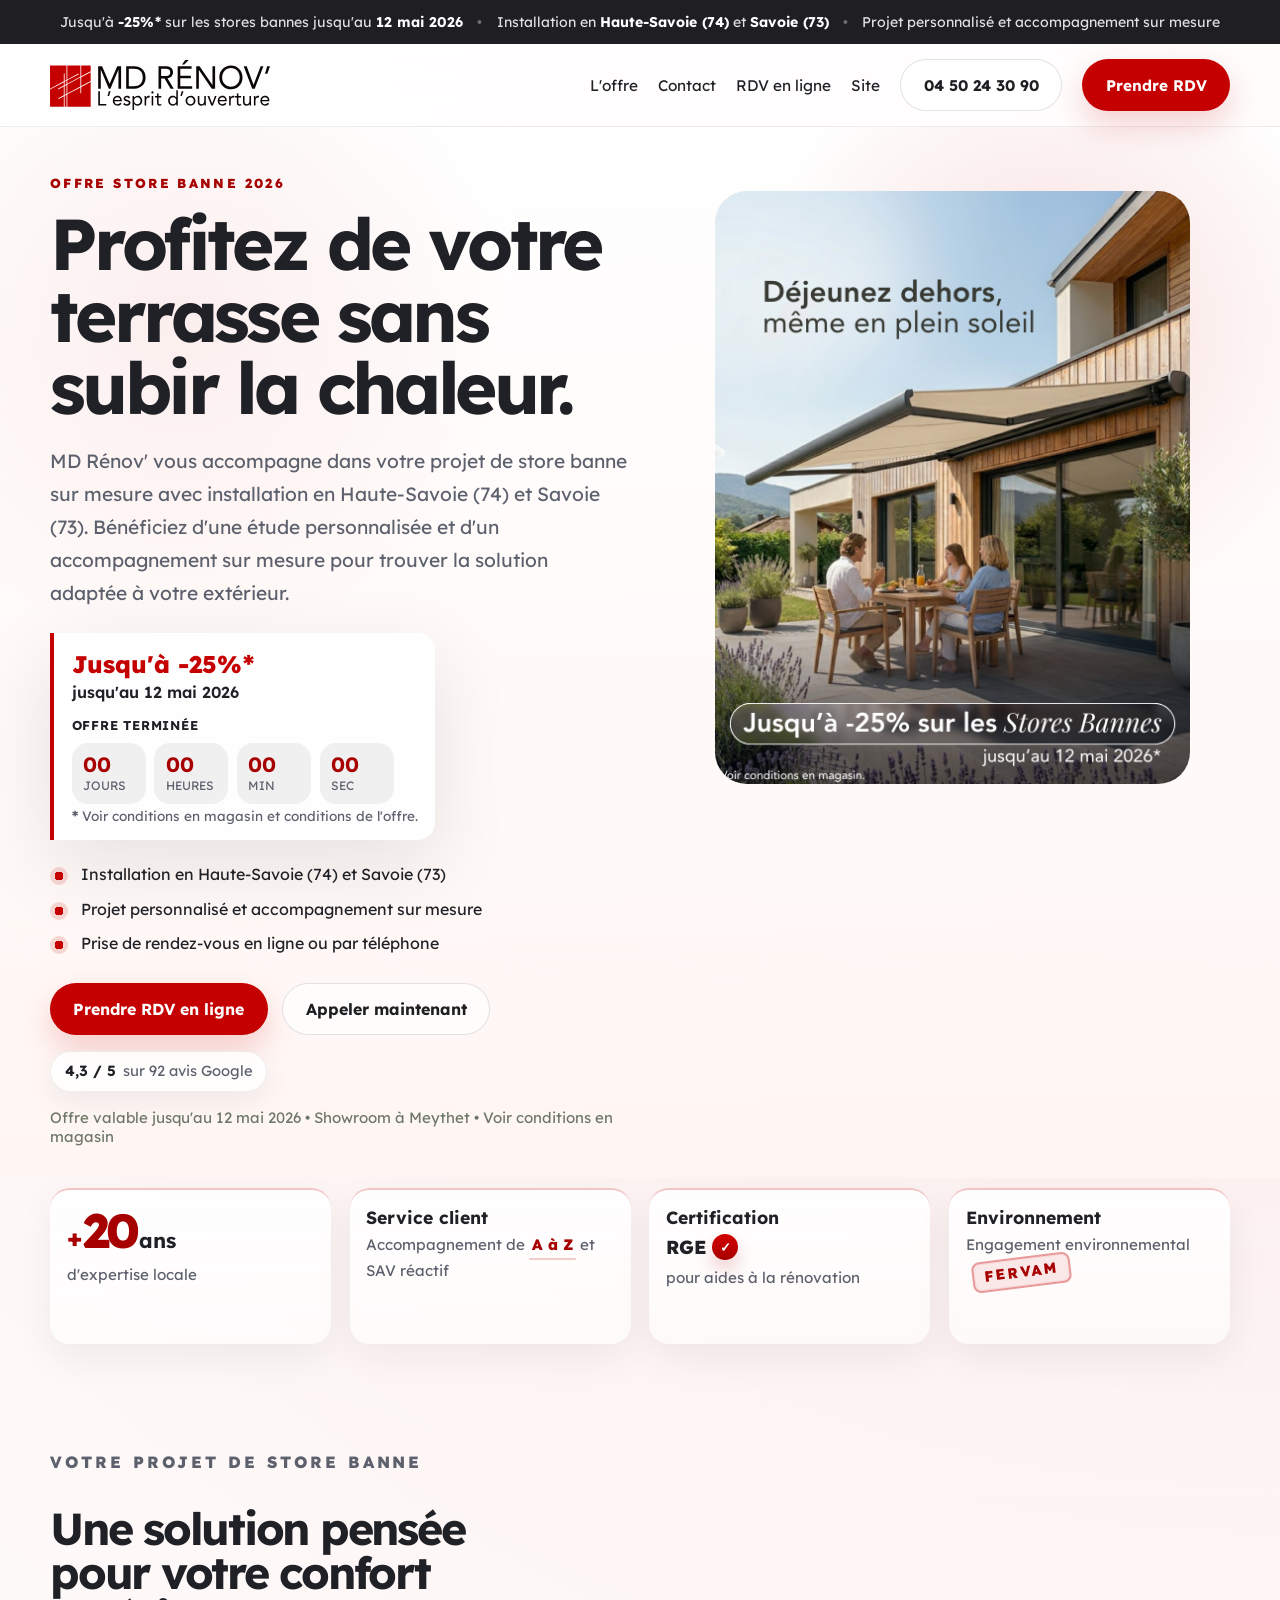
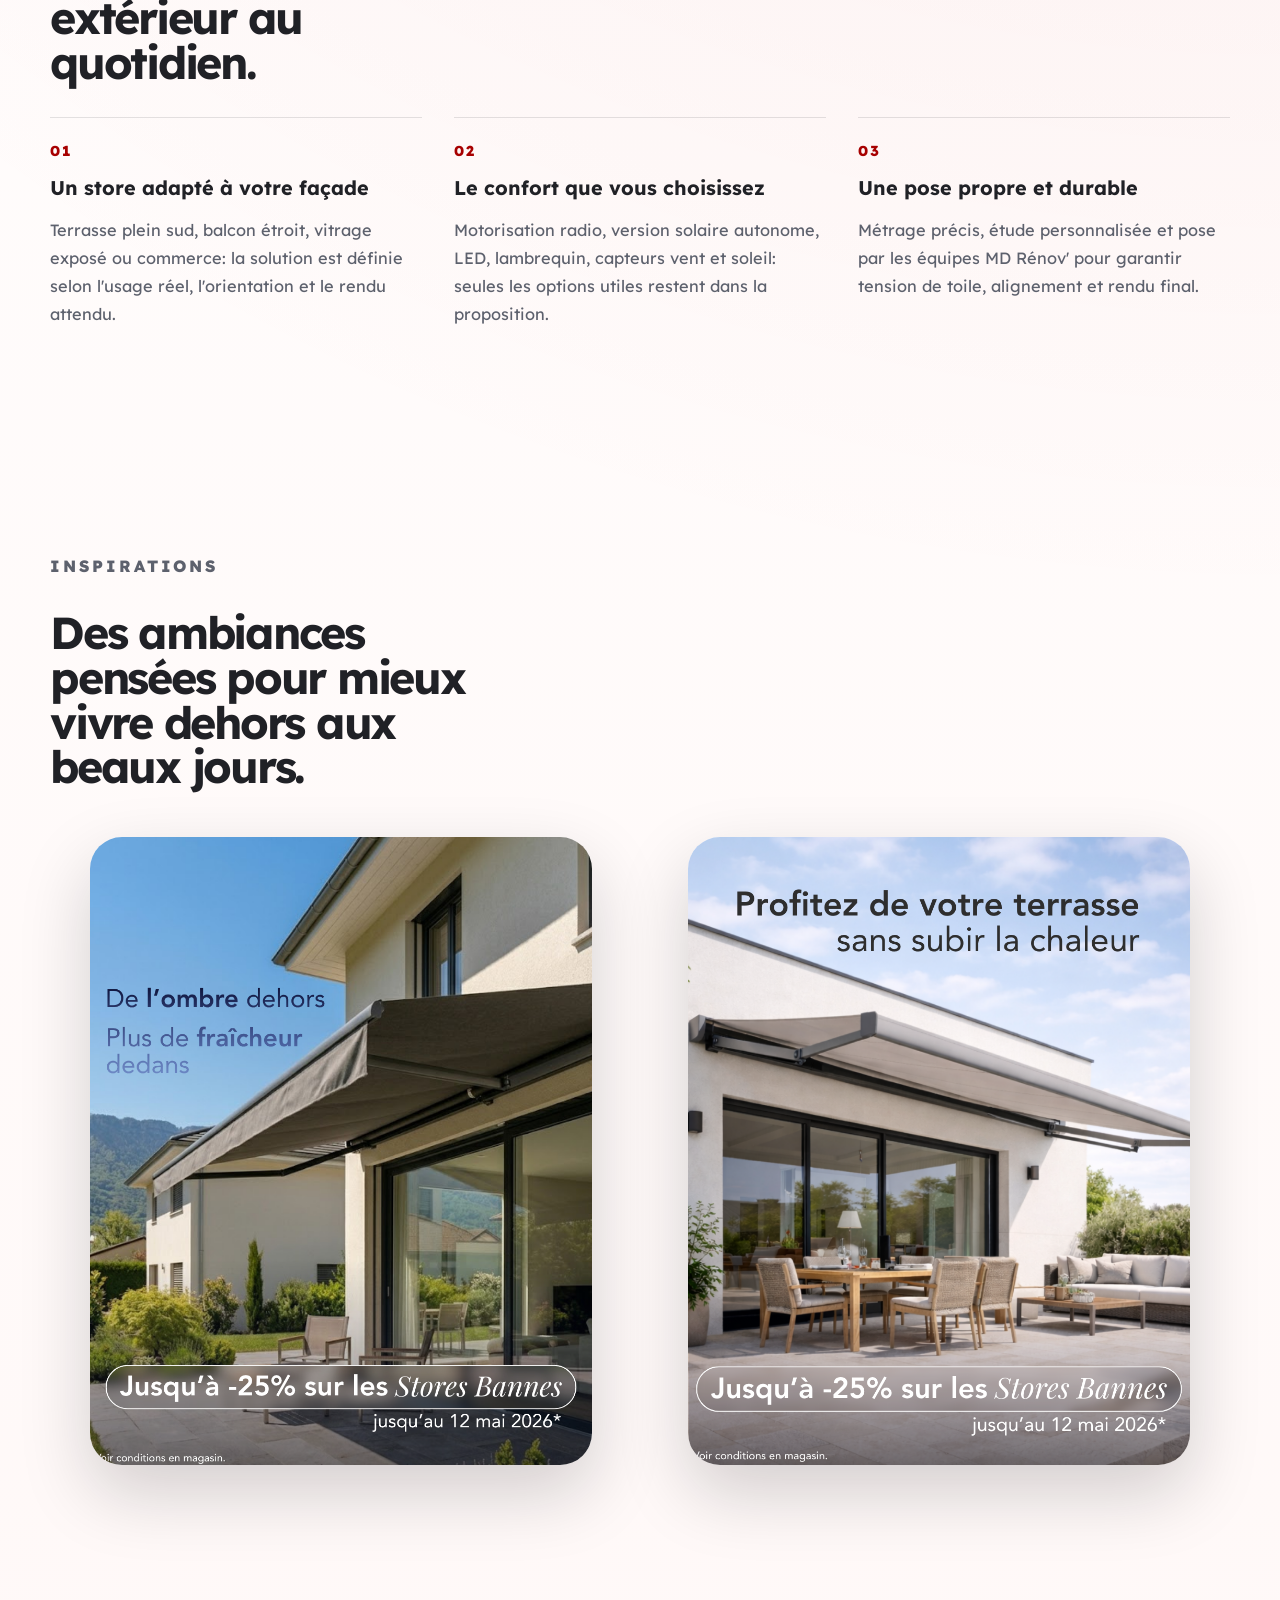
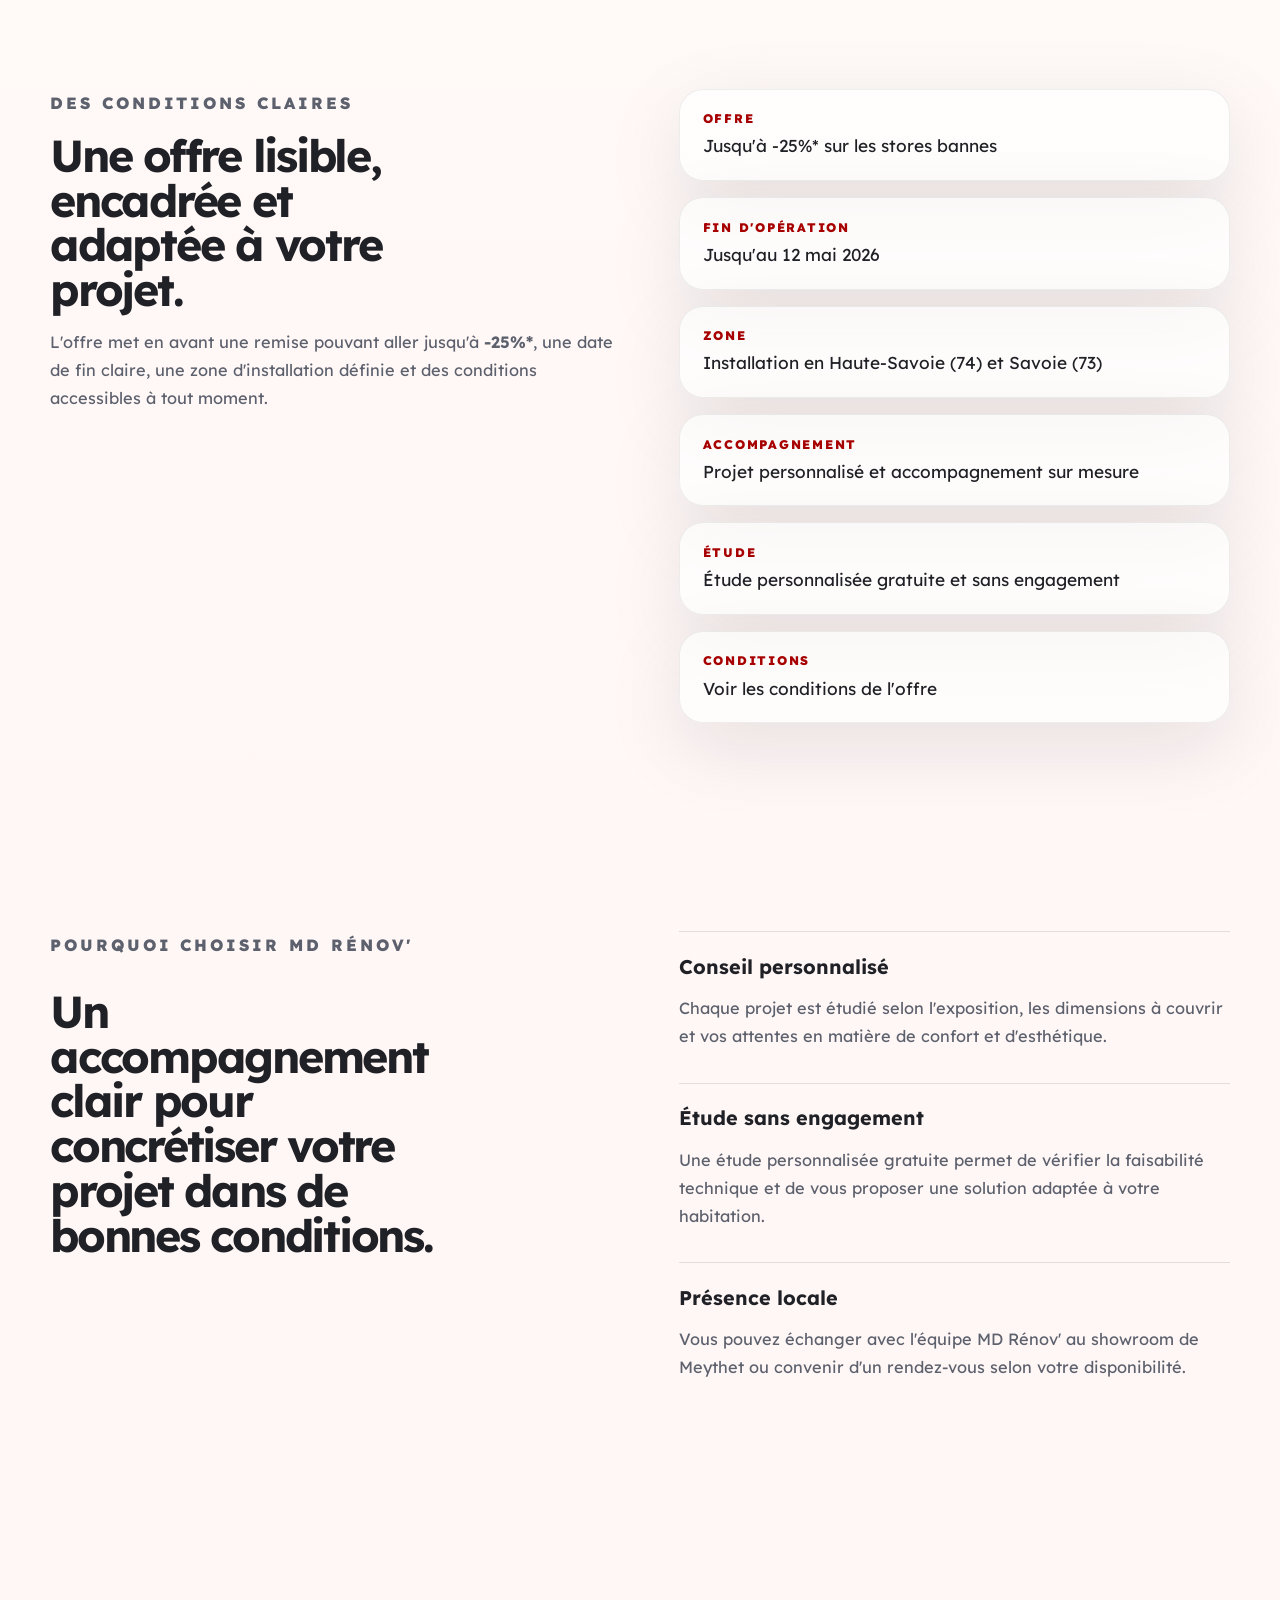
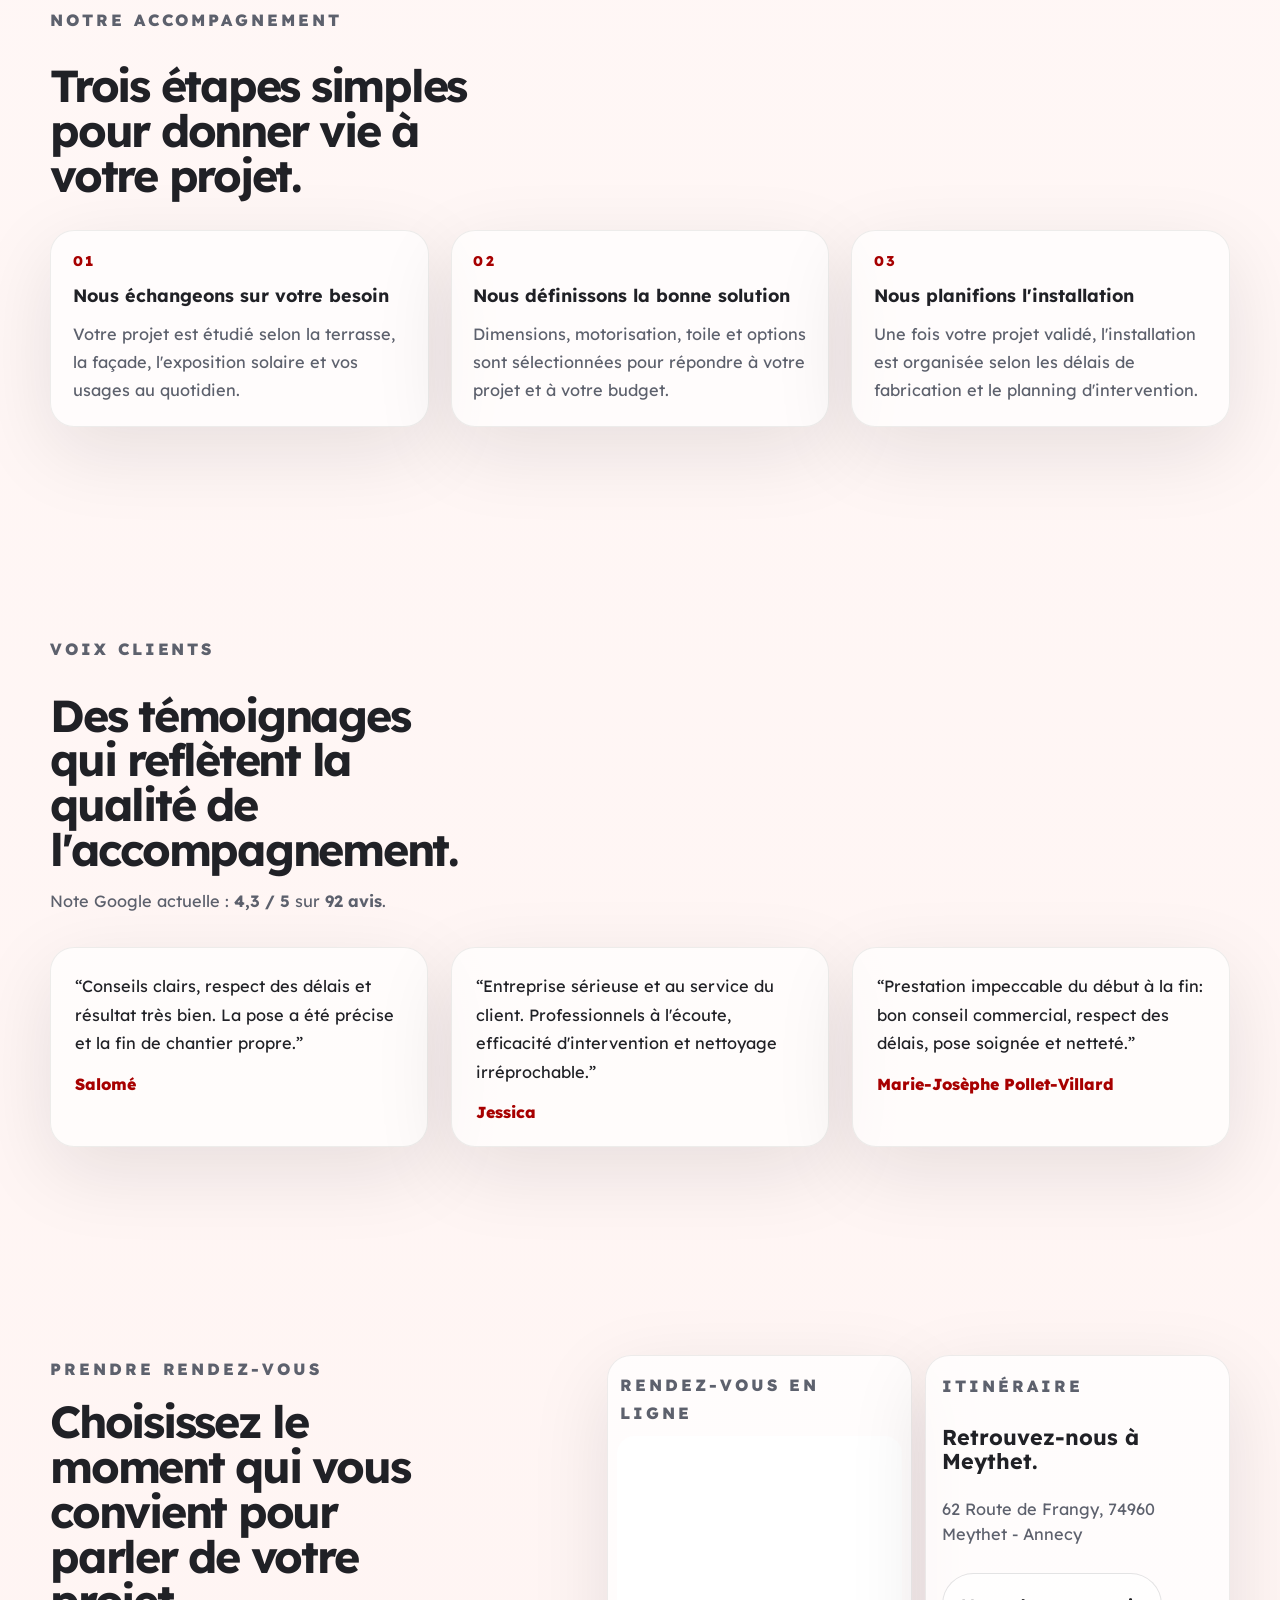
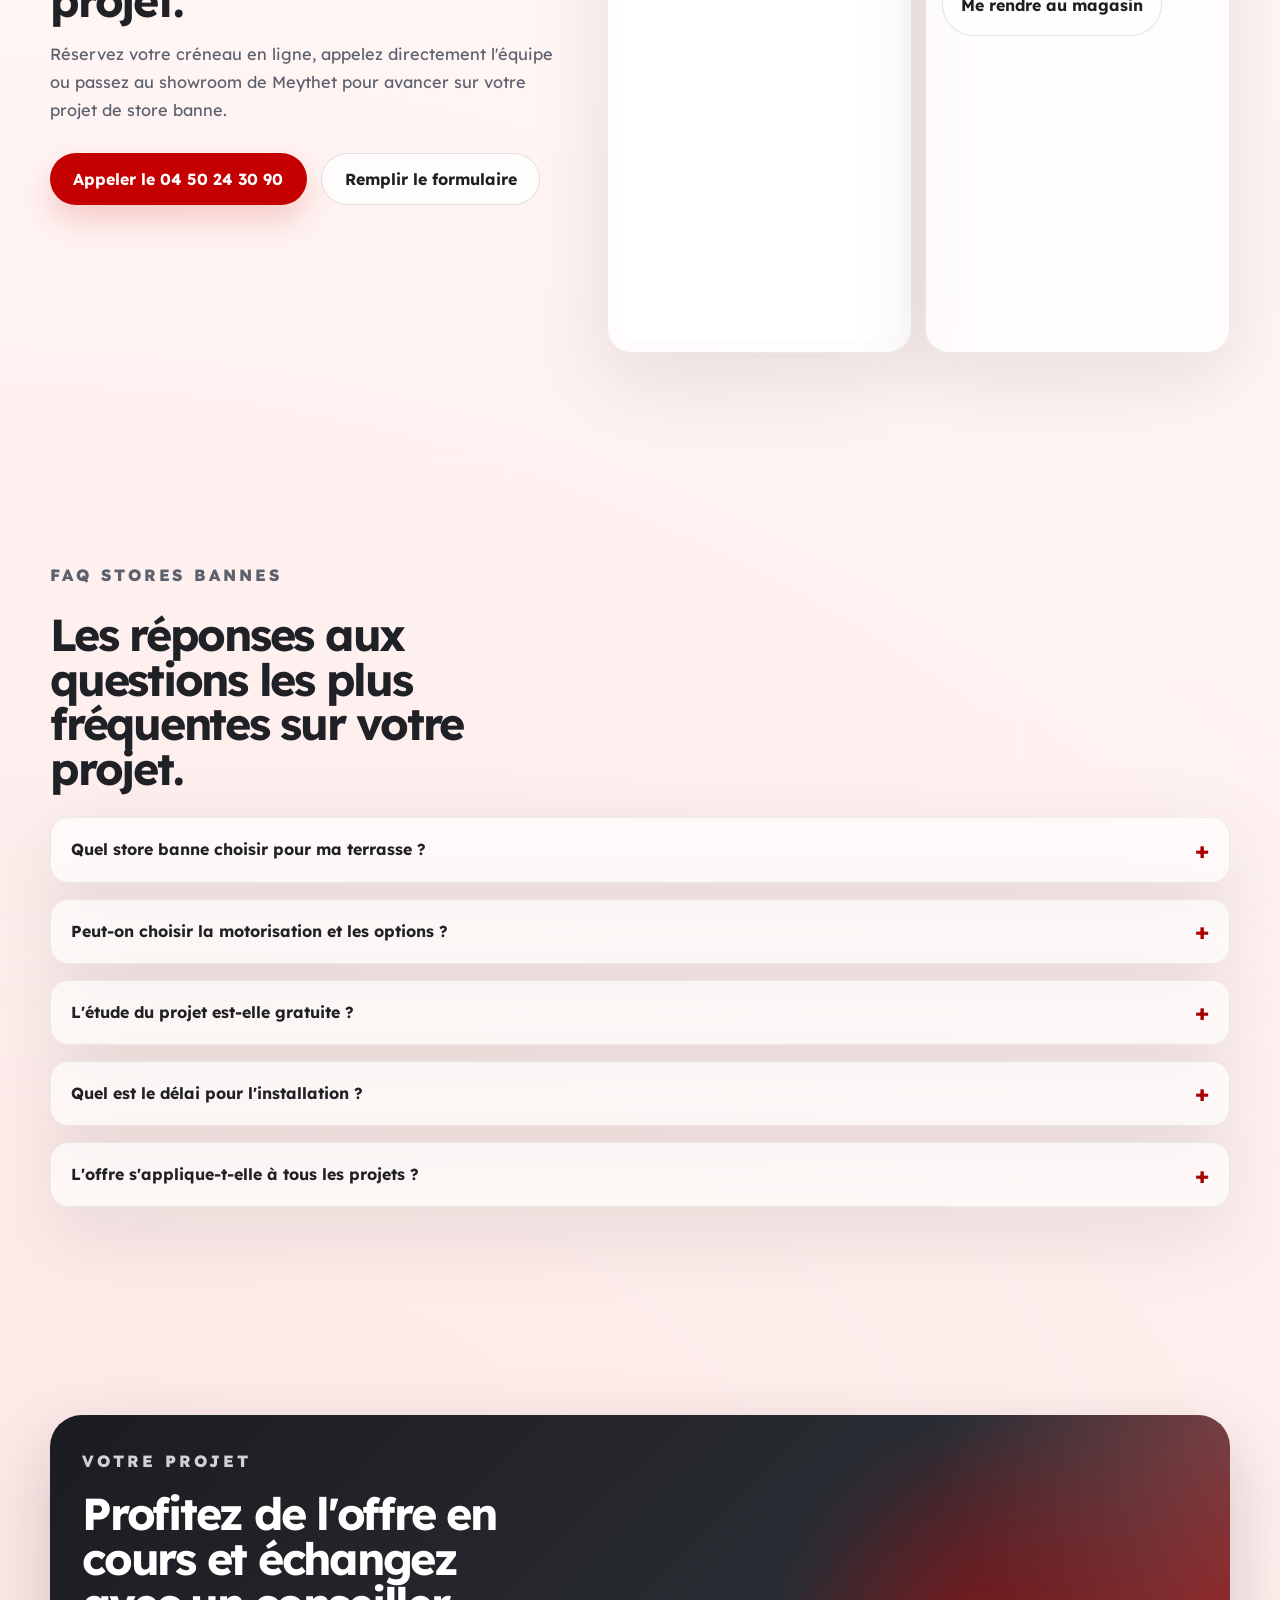
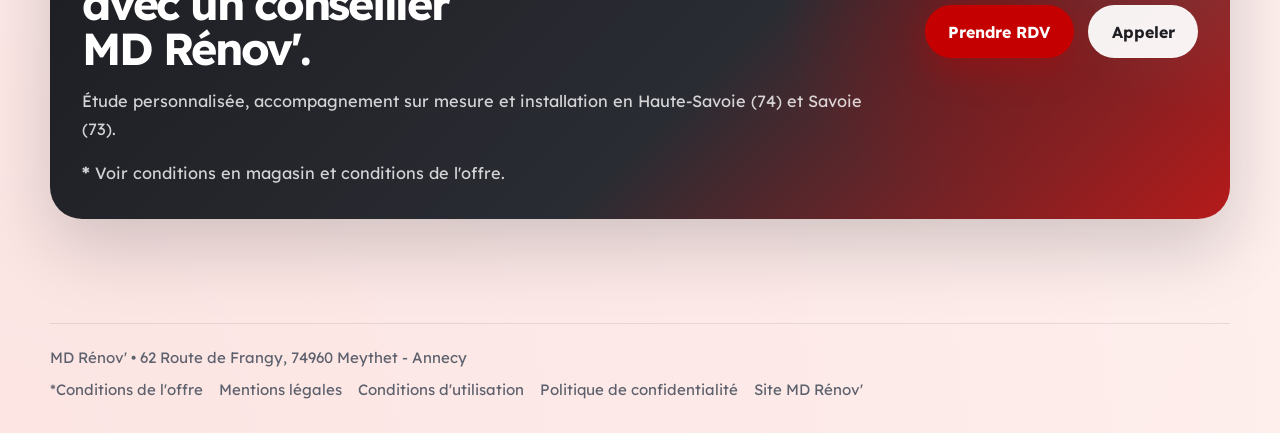
==== commit 2787b321: "Add files via upload" ====
--- a/index.html
+++ b/index.html
@@ -537,7 +537,7 @@
     </main>
 
     <div class="mobile-bar">
-      <a href="#agendize">RDV en ligne</a>
+      <a href="#agendize">Prendre RDV</a>
       <a href="tel:+33450243090">Appeler</a>
     </div>
 
--- a/styles.css
+++ b/styles.css
@@ -33,8 +33,9 @@
   font-family: "Lexend", sans-serif;
   color: var(--ink);
   background:
-    radial-gradient(circle at top right, rgba(197, 0, 0, 0.08), transparent 26%),
-    linear-gradient(180deg, #ffffff 0%, #f6f6f8 40%, #f3f3f5 100%);
+    radial-gradient(circle at top right, rgba(197, 0, 0, 0.1), transparent 26%),
+    radial-gradient(circle at bottom left, rgba(197, 0, 0, 0.06), transparent 24%),
+    linear-gradient(180deg, #ffffff 0%, #fff8f7 42%, #fff3f1 100%);
 }
 
 a {
@@ -201,9 +202,9 @@
   position: absolute;
   inset: 0;
   background:
-    radial-gradient(circle at 82% 18%, rgba(197, 0, 0, 0.08), transparent 22%),
-    radial-gradient(circle at 14% 18%, rgba(64, 69, 84, 0.08), transparent 24%),
-    linear-gradient(180deg, rgba(255, 255, 255, 0.98), rgba(244, 244, 247, 0.95));
+    radial-gradient(circle at 82% 18%, rgba(197, 0, 0, 0.12), transparent 22%),
+    radial-gradient(circle at 14% 18%, rgba(197, 0, 0, 0.06), transparent 24%),
+    linear-gradient(180deg, rgba(255, 255, 255, 0.98), rgba(255, 246, 243, 0.95));
 }
 
 .hero-grid {
@@ -1203,8 +1204,9 @@
   border-radius: var(--radius-xl);
   color: var(--white);
   background:
-    radial-gradient(circle at top right, rgba(255, 255, 255, 0.16), transparent 26%),
-    linear-gradient(135deg, #1f1f23, #34363e 58%, #c50000 100%);
+    radial-gradient(circle at 78% 48%, rgba(197, 0, 0, 0.26), transparent 20%),
+    radial-gradient(circle at top right, rgba(255, 255, 255, 0.12), transparent 24%),
+    linear-gradient(135deg, #1b1c21 0%, #2a2c33 58%, #b61a1a 100%);
   box-shadow: var(--shadow-strong);
 }
 
@@ -1214,14 +1216,15 @@
 }
 
 .cta-box .button--primary {
+  color: var(--white);
+  background: #c50000;
+  box-shadow: 0 14px 32px rgba(197, 0, 0, 0.28);
+}
+
+.cta-box .button--ghost {
   color: var(--pine);
-  background: var(--sand);
-}
-
-.cta-box .button--ghost {
-  color: var(--white);
-  background: rgba(255, 255, 255, 0.08);
-  border-color: rgba(255, 255, 255, 0.18);
+  background: rgba(255, 255, 255, 0.94);
+  border-color: rgba(255, 255, 255, 0.2);
 }
 
 .mobile-bar {
@@ -1311,11 +1314,10 @@
     display: grid;
     grid-template-columns: 1fr 1fr;
     gap: 0.8rem;
-    padding: 0.75rem;
-    border-radius: 999px;
-    background: rgba(31, 31, 35, 0.94);
-    box-shadow: 0 20px 50px rgba(12, 14, 20, 0.28);
-    backdrop-filter: blur(16px);
+    padding: 0;
+    background: transparent;
+    box-shadow: none;
+    backdrop-filter: none;
   }
   .mobile-bar a {
     display: inline-flex;
@@ -1324,15 +1326,16 @@
     min-height: 48px;
     border-radius: 999px;
     font-weight: 800;
+    box-shadow: 0 16px 34px rgba(12, 14, 20, 0.18);
   }
   .mobile-bar a:first-child {
+    color: var(--white);
+    background: var(--terracotta);
+  }
+  .mobile-bar a:last-child {
     color: var(--pine);
-    background: var(--sand);
-  }
-  .mobile-bar a:last-child {
-    color: var(--white);
-    border: 1px solid rgba(255, 255, 255, 0.14);
-    background: rgba(255, 255, 255, 0.08);
+    border: 1px solid rgba(31, 31, 35, 0.1);
+    background: rgba(255, 255, 255, 0.94);
   }
   body { padding-bottom: 6rem; }
 }
